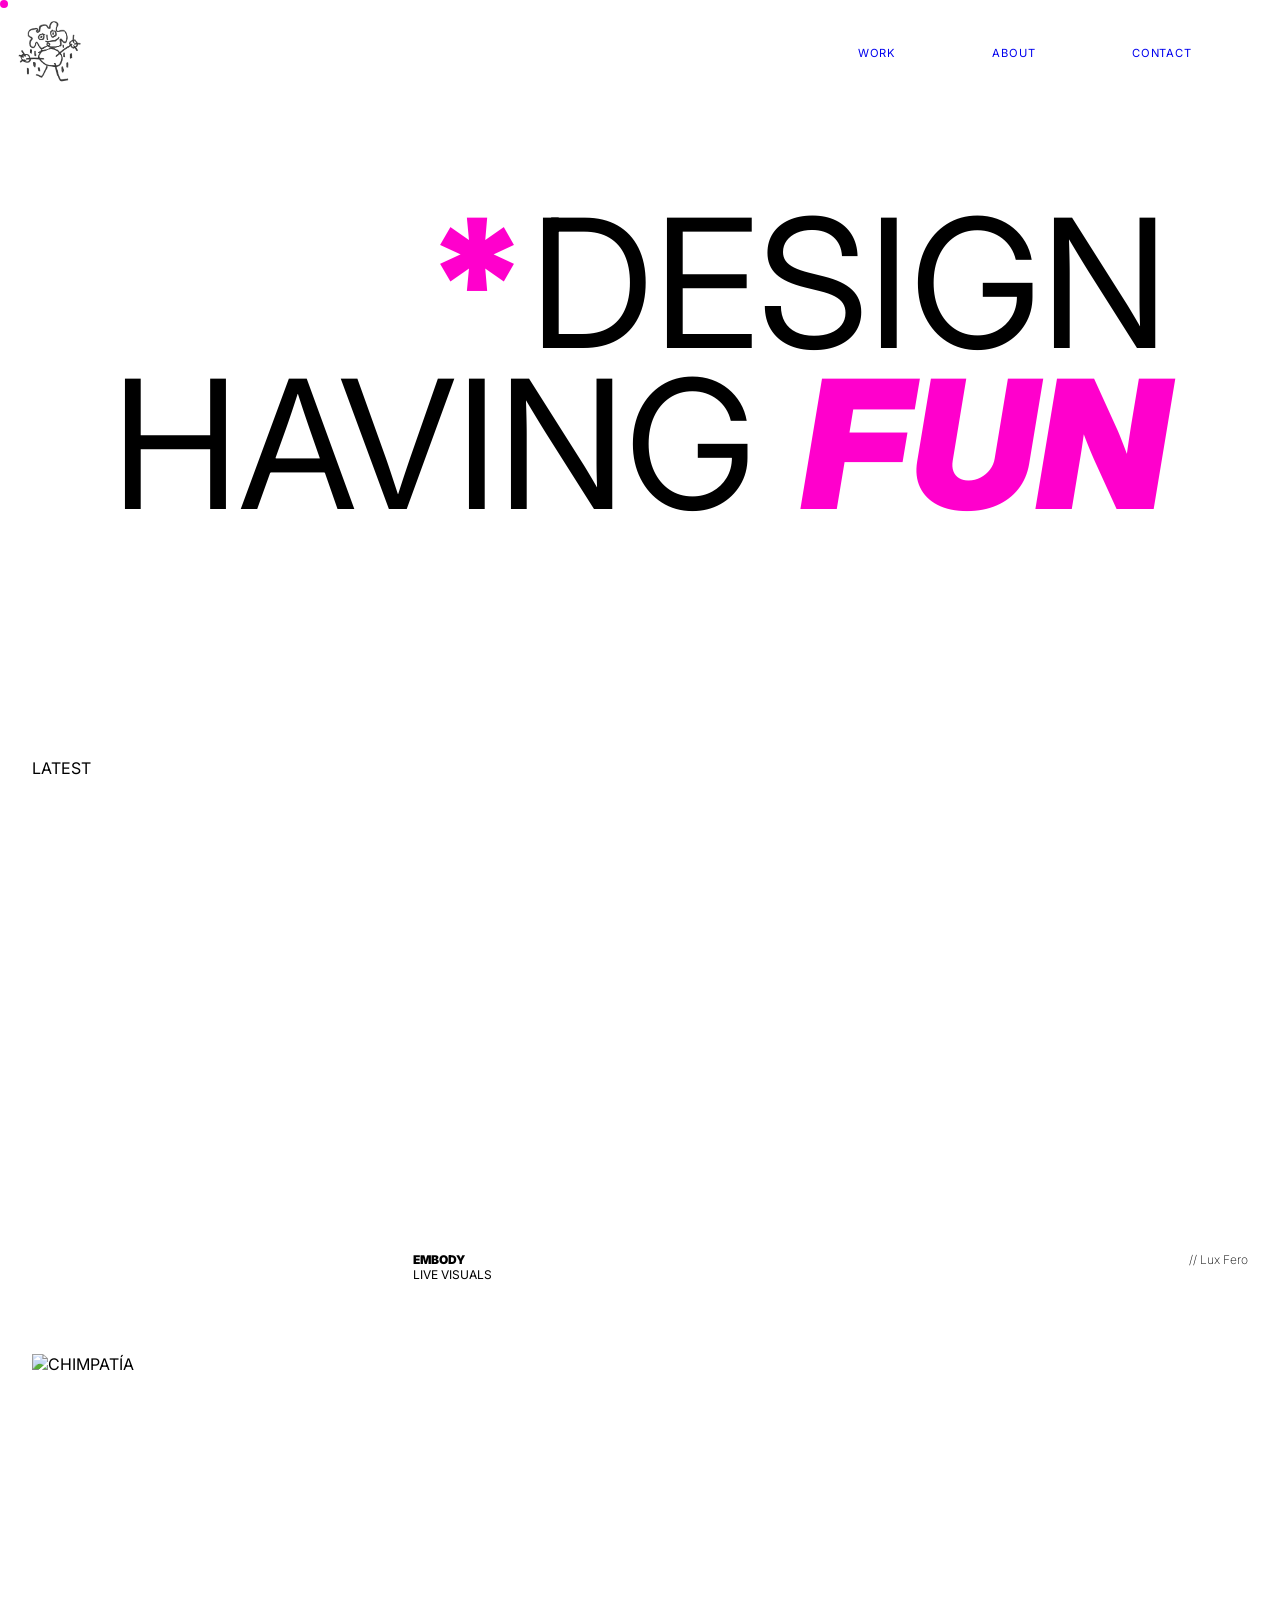
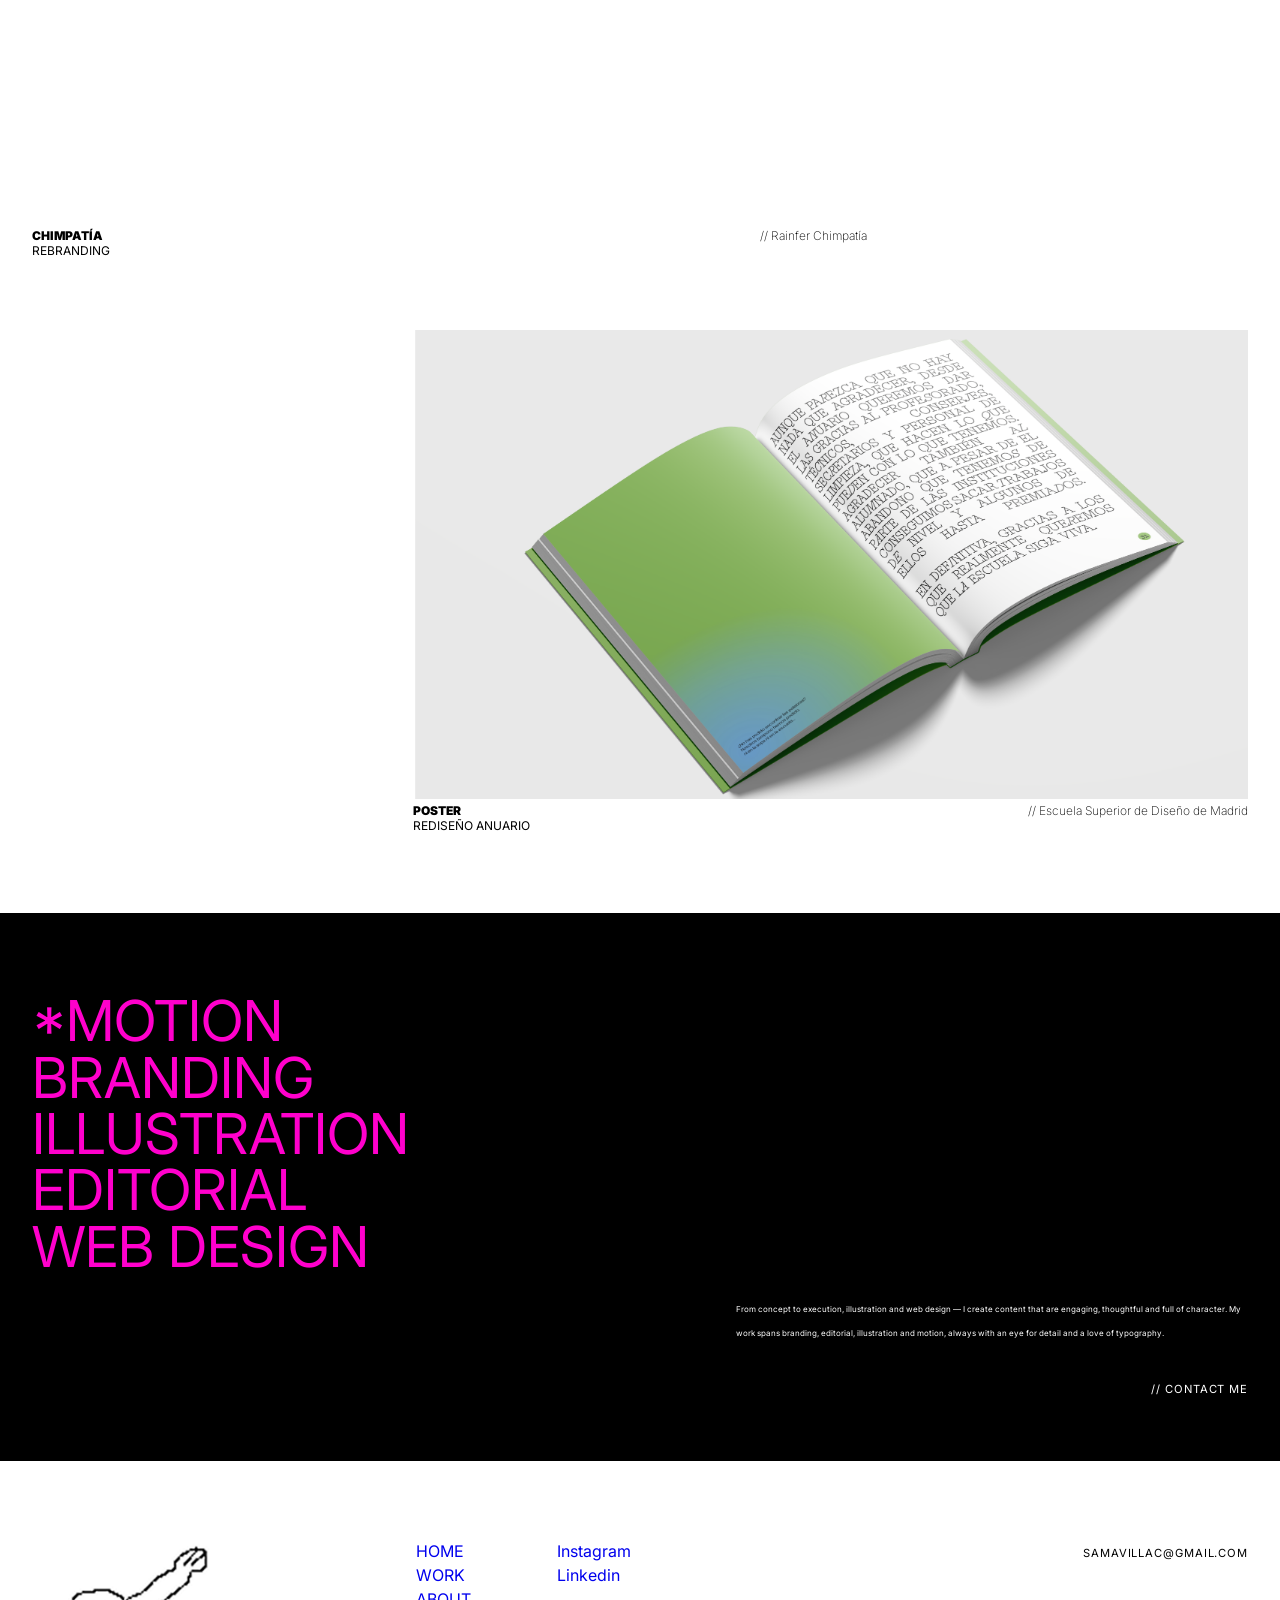
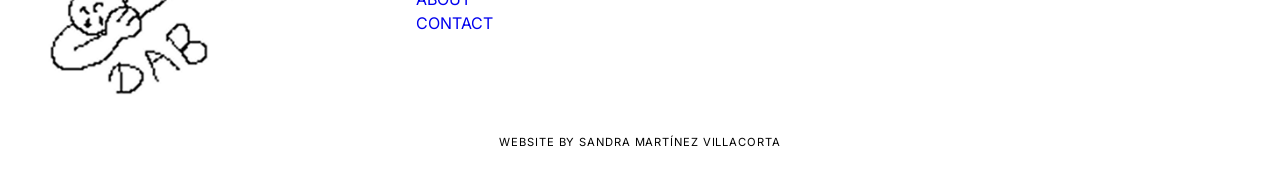
==== index.html @ 3ac1bd88 "Add new styles for modal, navigation, typography, and work sections; create contact, index, and work" ====
<!doctype html>
<html lang="es">
  <head>
    <meta charset="UTF-8" />
    <meta name="viewport" content="width=device-width, initial-scale=1.0" />
    <title>Sandra Martínez Villacorta | Kirbyetaer</title>
    <link rel="stylesheet" href="assets/css/main.css" />
    <link rel="preconnect" href="https://fonts.googleapis.com" />
    <link rel="preconnect" href="https://fonts.gstatic.com" crossorigin />
    <link
      href="https://fonts.googleapis.com/css2?family=Inter:ital,wght@0,100..900;1,100..900&display=swap"
      rel="stylesheet"
    />
  </head>

  <body>
    <div class="cursorPunto"></div>
    <div class="cursorLinea"></div>
    <header>
      <nav class="navegacionPrincipal">
        <a href="index.html"
          ><img
            class="imagenLogo"
            src="./assets/images/imagen logo.png"
            alt="Logo // Home"
        /></a>

        <ul class="paginas">
          <a class="pagAnex" href="work.html"><small>WORK</small></a>
          <a class="pagAnex" href="about.html"><small>ABOUT</small></a>
          <a class="pagAnex" href="contact.html"><small>CONTACT</small></a>
        </ul>

        <button type="button" class="menuHamburguesa" aria-label="Menú">
          <span></span><span></span><span></span>
        </button>
      </nav>
      <div class="landingHome">
        <div class="placeholderRectangulo videoGrandeEntrada">
          <video
            class="placeholderRectangulo videoGrandeEntrada"
            src="./assets/images/EMBODY/cara.mp4"
            autoplay
            muted
            loop
            playsinline
          ></video>
        </div>
        <div class="textosHero">
          <h1><span class="colorRosa">*</span>DESIGN</h1>
          <h1>HAVING <em class="colorRosa">FUN</em></h1>
        </div>
      </div>
    </header>

    <main>
      <section class="seccionUltimos">
        <span class="etiquetaSeccion">LATEST</span>

        <div class="estructuraProyectos" id="gridProyectos"></div>
      </section>
      <section class="seccionServicios">
        <div class="columnaServicios">
          <ul class="listaServiciosHome">
            <li><span class="destacado">*MOTION</span></li>
            <li><span class="destacado">BRANDING</span></li>
            <li><span class="destacado">ILLUSTRATION</span></li>
            <li><span class="destacado">EDITORIAL</span></li>
            <li><span class="destacado">WEB DESIGN</span></li>
          </ul>
        </div>

        <div class="columnaBio">
          <p class="bioServiciosHome">
            From concept to execution, illustration and web design — I create
            content that are engaging, thoughtful and full of character. My work
            spans branding, editorial, illustration and motion, always with an
            eye for detail and a love of typography.
          </p>
          <small></small>
          <a href="contact.html" class="enlaceContacto"
            ><small>// CONTACT ME</small></a
          >
        </div>
      </section>
    </main>

    <footer class="footerGeneral">
      <div class="bloqueFooter">
        <div class="logoFooter">
          <img src="./assets/images/dab 1.png" alt="DAB" />
        </div>

        <nav class="navegacionFooter">
          <a href="index.html">HOME</a>
          <a href="work.html">WORK</a>
          <a href="about.html">ABOUT</a>
          <a href="contact.html">CONTACT</a>
        </nav>

        <div class="redesSociales">
          <a
            href="https://www.instagram.com/kirbyeater23/"
            target="_blank"
            rel="noopener noreferrer"
            >Instagram</a
          >
          <a
            href="https://www.linkedin.com/in/sandra-martínez-villacorta-61a30a294/"
            target="_blank"
            rel="noopener noreferrer"
            >Linkedin</a
          >
        </div>

        <div class="emailFooter">
          <small>samavillac@gmail.com</small>
        </div>
      </div>

      <small class="creditosFooter"
        >WEBSITE BY SANDRA MARTÍNEZ VILLACORTA</small
      >
    </footer>

    <div id="rootHome"></div>
    <script src="https://cdn.jsdelivr.net/npm/gsap@3.15/dist/gsap.min.js"></script>
    <script src="https://cdn.jsdelivr.net/npm/gsap@3.15/dist/Draggable.min.js"></script>
    <script src="https://cdn.jsdelivr.net/npm/gsap@3.15/dist/MotionPathPlugin.min.js"></script>
    <script src="https://cdn.jsdelivr.net/npm/gsap@3.15/dist/ScrollTrigger.min.js"></script>
    <script src="https://cdn.jsdelivr.net/npm/gsap@3.15/dist/ScrollToPlugin.min.js"></script>
    <script src="https://cdn.jsdelivr.net/npm/lemonadejs@5/dist/lemonade.min.js"></script>
    <script src="app/js/main.js"></script>
    <script src="app/js/animations.js"></script>
    <script src="app/js/nav.js"></script>
  </body>
</html>
---- assets/css/main.css ----
body{font-family:"Inter",sans-serif;margin:0;padding:0}h1{font-family:"Inter",sans-serif;font-size:clamp(7rem,14vw,13.81581rem);font-style:normal;font-weight:400;line-height:.9;margin:0;padding:0}h2{font-family:"Inter",sans-serif;font-size:3.5rem;font-style:normal;font-weight:400;line-height:3.169rem;margin:0;padding:0}h3{font-family:"Inter",sans-serif;font-size:.75rem;font-style:normal;font-weight:900;line-height:normal;margin:0;padding:0}h4{font-family:"Inter",sans-serif;font-size:.75rem;font-style:normal;font-weight:400;line-height:normal;margin:0;padding:0}h5{font-family:"Inter",sans-serif;font-size:.75rem;font-style:normal;font-weight:200;line-height:normal;margin:0;padding:0}p{font-family:"Inter",sans-serif;font-size:.5rem;font-style:normal;font-weight:400;line-height:1.5rem;margin:0;padding:0}small{font-family:"Inter",sans-serif;font-size:.7rem;line-height:1rem;text-transform:uppercase;letter-spacing:.08em;margin:0;padding:0}@media(max-width: 800px){h1{font-size:7rem;line-height:1}h2{font-size:2rem;line-height:1.125}h3{font-size:.5rem;line-height:normal}h4{font-size:.5rem;line-height:normal}h5{font-size:.5rem;line-height:normal}p{font-size:.35rem;line-height:1.375rem}small{font-size:.35rem;line-height:normal}}@media(max-width: 350px){h1{font-size:4.75rem;line-height:1}h2{font-size:2rem;line-height:1.125}h3{font-size:.5rem;line-height:normal}h4{font-size:.5rem;line-height:normal}h5{font-size:.5rem;line-height:normal}p{font-size:.5rem;line-height:1.375rem}small{font-size:.4rem;line-height:normal}}@media(max-width: 413px){h1{font-size:18.5vw;line-height:1}h2{font-size:7.5vw;line-height:1.1}h3{font-size:3.2vw}h4{font-size:2.7vw}h5{font-size:2.4vw}p{font-size:3.4vw;line-height:1.6}small{font-size:2.4vw}}.navegacionPrincipal{display:flex;align-items:center;justify-content:space-between;padding:1rem 1rem;position:absolute;top:0;left:0;right:0;z-index:10;margin-top:0}.navegacionPrincipal .paginas{display:flex;justify-content:space-between;padding-right:4.5rem}.navegacionPrincipal .paginas .pagAnex{padding-left:6rem}.navegacionFooter{display:flex;align-items:center;gap:1rem}@media(max-width: 800px){.navegacionPrincipal{position:fixed;background:#fff;height:60px;padding:8px 20px}.navegacionPrincipal .paginas{display:none}}@media(max-width: 350px){.navegacionFooter{flex-direction:column;align-items:flex-start;gap:6px;font-size:15px}}header{position:relative}header .landingHome{position:relative;width:100vw;height:56.72vw;display:flex;justify-content:center;align-items:center}header .landingHome .placeholderRectangulo{position:absolute;inset:0}header .landingHome .textosHero{position:relative;z-index:1;display:flex;flex-direction:column;align-items:flex-end}header .landingHome .textosHero em{font-style:italic}.colorRosa{color:#f0c;font-weight:900}.videoGrandeEntrada{display:block;width:100vw;height:56.72vw}.imagenProyecto{width:65.25vw;aspect-ratio:16/9;height:auto;overflow:hidden}.imagenProyecto img,.imagenProyecto video{width:100%;height:100%;-o-object-fit:cover;object-fit:cover;display:block}.infoProyecto{width:65.25vw;display:flex;justify-content:space-between;align-items:flex-start;padding-top:.25rem;padding-bottom:3rem}.infoProyecto .nombreDescripcion{display:flex;flex-direction:column}.infoProyecto .infoCardNombre{margin:0}.infoProyecto .infoCardDescripcion{margin:0}.infoProyecto .infoCardCliente{margin:0}.seccionUltimos{padding:2rem}.seccionServicios{display:flex;justify-content:space-between;align-items:flex-start;padding:2 2rem;padding-bottom:2rem;background-color:#000}.seccionServicios .columnaServicios{margin:2rem;margin-top:5rem;margin-bottom:5rem}.seccionServicios .columnaServicios .listaServiciosHome{list-style:none;padding:0;margin:0}.seccionServicios .columnaServicios .listaServiciosHome li{font-size:3.52113rem;font-weight:400;line-height:1}.seccionServicios .columnaServicios .listaServiciosHome .destacado{color:#f0c}.seccionServicios .columnaBio{display:flex;flex-direction:column;max-width:40%;margin:2rem;padding-top:22rem;color:#fff}.seccionServicios .columnaBio .enlaceContacto{padding-top:2rem;align-self:flex-end;color:#fff}.estructuraProyectos{display:flex;flex-direction:column;gap:1.5rem}.estructuraProyectos .cardProyecto{position:relative;display:flex;flex-direction:column}.estructuraProyectos .alineadoDerecha{align-self:flex-end}.estructuraProyectos .alineadoIzquierda{align-self:flex-start}.enlaceTitulo{position:relative;z-index:1}.enlaceTitulo::after{content:"";position:absolute;inset:0;z-index:1}@media(max-width: 800px){header .landingHome{height:56.72vw;margin-top:60px}.imagenProyecto{width:100%}.infoProyecto{width:100%}.estructuraProyectos .alineadoDerecha,.estructuraProyectos .alineadoIzquierda{align-self:auto}.seccionServicios{flex-direction:column;padding:52px 2rem}.seccionServicios .columnaServicios{margin:0 0 2rem 0}.seccionServicios .columnaBio{max-width:100%;margin:0;padding-top:2rem;border-top:1px solid #2e2e2e}}@media(max-width: 350px){header .landingHome{height:460px;margin-top:60px}.imagenProyecto{width:100%}.infoProyecto{width:100%}.estructuraProyectos .alineadoDerecha,.estructuraProyectos .alineadoIzquierda{align-self:auto}.seccionUltimos{padding:28px 20px 40px}.seccionServicios{flex-direction:column;padding:52px 20px}.seccionServicios .columnaServicios{margin:0}.seccionServicios .columnaServicios .listaServiciosHome li{font-size:2rem;line-height:1.125}.seccionServicios .columnaBio{max-width:100%;margin:0;padding-top:2rem;border-top:1px solid #2e2e2e}.seccionServicios .columnaBio .enlaceContacto{align-self:flex-start}}@media(max-width: 413px){header .landingHome{height:105vw}.seccionUltimos{padding:6.8vw 4.8vw 9.7vw}.seccionServicios{padding:12.6vw 4.8vw}.seccionServicios .columnaServicios .listaServiciosHome li{font-size:7.7vw}.infoProyecto{flex-wrap:wrap;gap:.25rem}.infoProyecto .infoCardCliente{width:100%}}.seccionWork{padding:2rem;padding-top:var(--alto-nav)}.filtrosWork{display:flex;align-items:center;gap:1rem;padding:2rem 0}.filtroBtn{background:none;border:none;cursor:pointer;font-family:"Inter",sans-serif;font-size:.7rem;letter-spacing:.08em;text-transform:uppercase;padding:0;color:#c8c8c8;font-weight:400}.filtroBtn.filtroActivo{color:#f0c}.filtroBtn:hover{color:#d0d700}.separadorFiltro{color:#c8c8c8;font-size:1rem}.gridWork{display:grid;grid-template-columns:repeat(12, 1fr);gap:1.5rem}.cardWork{display:flex;flex-direction:column}.cardWork--pequeña{grid-column:span 4}.cardWork--mediana{grid-column:span 8}.cardWork--grande{grid-column:span 12}.cardWork .infoProyecto{width:100%}.cardWork .imagenWork{width:100%;height:30.56vw;overflow:hidden}.cardWork .imagenWork img,.cardWork .imagenWork video{width:100%;height:100%;-o-object-fit:cover;object-fit:cover;display:block}@media(max-width: 800px){.seccionWork{padding:0 1.5rem 40px;padding-top:var(--alto-nav)}.filtrosWork{overflow-x:auto;flex-wrap:nowrap;-webkit-overflow-scrolling:touch;scrollbar-width:none;padding-bottom:.5rem}.filtrosWork::-webkit-scrollbar{display:none}.gridWork{grid-template-columns:repeat(6, 1fr)}.cardWork--pequeña{grid-column:span 3}.cardWork--mediana{grid-column:span 6}.cardWork--grande{grid-column:span 6}}@media(max-width: 350px){.seccionWork{padding:0 20px 40px;padding-top:var(--alto-nav)}.filtrosWork{flex-wrap:wrap;gap:.5rem;padding:16px 0}.gridWork{display:flex;flex-direction:column;gap:0}.cardWork{border-top:1px solid #e0e0e0;padding:14px 0}.cardWork .imagenWork{height:auto;aspect-ratio:16/9}}.seccionContact{padding:2rem;padding-top:var(--alto-nav)}.seccionContact .tituloContact{font-family:"Inter",sans-serif;font-size:clamp(3rem,10vw,8rem);font-weight:900;font-style:italic;color:#f0c;margin:0 0 3rem 0;line-height:1}.seccionContact .contenidoContact{display:grid;grid-template-columns:1fr 1fr;gap:4rem;align-items:start}.seccionContact .contenidoContact .textoContact{padding-top:6rem}.seccionContact .contenidoContact .textoContact img{width:clamp(8rem,20vw,14.18706rem);height:auto;aspect-ratio:14.18706/10.5625}.seccionContact .contenidoContact .formularioContact{display:flex;flex-direction:column;gap:2rem}.seccionContact .contenidoContact .formularioContact .etiquetaFormulario{font-family:"Inter",sans-serif;font-size:.7rem;letter-spacing:.08em;text-transform:uppercase;color:#c8c8c8;display:block;margin-bottom:0}.seccionContact .contenidoContact .formularioContact .filaFormulario{display:grid;grid-template-columns:1fr 1fr;gap:2rem}.seccionContact .contenidoContact .formularioContact .campoFormulario{display:flex;flex-direction:column;gap:.5rem}.seccionContact .contenidoContact .formularioContact .campoFormulario label{font-family:"Inter",sans-serif;font-size:.85rem;color:#000}.seccionContact .contenidoContact .formularioContact .campoFormulario input,.seccionContact .contenidoContact .formularioContact .campoFormulario textarea{border:none;border-bottom:1px solid #000;outline:none;font-family:"Inter",sans-serif;font-size:.9rem;padding:.4rem 0;background:rgba(0,0,0,0);resize:none}.seccionContact .contenidoContact .formularioContact .campoFormulario textarea{border:1px solid #000;padding:.75rem;min-height:120px}.seccionContact .contenidoContact .formularioContact .campoServicio{max-width:50%}.seccionContact .contenidoContact .formularioContact .campoServicio .selectWrapper{position:relative;display:flex;align-items:center}.seccionContact .contenidoContact .formularioContact .campoServicio .selectWrapper select{-webkit-appearance:none;-moz-appearance:none;appearance:none;border:none;border-bottom:1px solid #000;background:rgba(0,0,0,0);font-family:"Inter",sans-serif;font-size:.9rem;padding:.4rem 2rem .4rem 0;width:100%;cursor:pointer;outline:none}.seccionContact .contenidoContact .formularioContact .campoServicio .selectWrapper .selectArrow{position:absolute;right:.5rem;pointer-events:none;font-size:1.2rem;color:#000}.seccionContact .contenidoContact .formularioContact .botonEnviar{align-self:flex-end;background-color:#f0c;color:#fff;border:none;border-radius:50px;padding:1rem 2.5rem;font-family:"Inter",sans-serif;font-size:.85rem;font-weight:700;letter-spacing:.05em;cursor:pointer;transition:opacity .2s}.seccionContact .contenidoContact .formularioContact .botonEnviar:hover{opacity:.85}@media(max-width: 800px){.seccionContact{padding:32px 20px 48px;padding-top:calc(var(--alto-nav) + 32px)}.seccionContact .contenidoContact{grid-template-columns:1fr;gap:2rem}.seccionContact .contenidoContact .textoContact{padding-top:0}.seccionContact .formularioContact{gap:1.25rem}.seccionContact .formularioContact .etiquetaFormulario{margin-bottom:0}.seccionContact .formularioContact .campoFormulario{gap:.375rem}.seccionContact .formularioContact .campoFormulario label{font-size:.75rem;color:#c8c8c8}.seccionContact .formularioContact .campoFormulario input{box-sizing:border-box;width:100%;border:1px solid #ccc;height:40px;padding:0 .75rem}.seccionContact .formularioContact .campoFormulario textarea{box-sizing:border-box;width:100%;border:1px solid #ccc;height:120px}.seccionContact .formularioContact .campoServicio{max-width:100%}.seccionContact .formularioContact .campoServicio .selectWrapper{box-sizing:border-box;border:1px solid #ccc;height:40px;padding:0 .75rem}.seccionContact .formularioContact .campoServicio .selectWrapper select{border:none;height:100%;padding:0}.seccionContact .formularioContact .botonEnviar{box-sizing:border-box;align-self:stretch;width:100%;text-align:center;padding:1rem;font-size:.875rem;font-weight:900;letter-spacing:.05em}}@media(max-width: 350px){.seccionContact{padding:32px 20px 48px;padding-top:calc(var(--alto-nav) + 32px)}.seccionContact .contenidoContact{grid-template-columns:1fr;gap:2rem}.seccionContact .contenidoContact .textoContact{padding-top:0}.seccionContact .formularioContact{gap:1.25rem}.seccionContact .formularioContact .etiquetaFormulario{margin-bottom:0}.seccionContact .formularioContact .campoFormulario{gap:.375rem}.seccionContact .formularioContact .campoFormulario label{font-size:.75rem;color:#c8c8c8}.seccionContact .formularioContact .campoFormulario input{border:1px solid #ccc;border-bottom:1px solid #ccc;height:40px;padding:0 .75rem}.seccionContact .formularioContact .campoFormulario textarea{border:1px solid #ccc;height:120px}.seccionContact .formularioContact .campoServicio{max-width:100%}.seccionContact .formularioContact .campoServicio .selectWrapper select{border:none;border-bottom:none;height:40px;padding:0 .75rem}.seccionContact .formularioContact .campoServicio .selectWrapper{border:1px solid #ccc;height:40px;padding:0 .75rem}.seccionContact .formularioContact .botonEnviar{align-self:stretch;width:100%;text-align:center;padding:1rem;font-size:.875rem;font-weight:900;letter-spacing:.05em}}.seccionAbout{padding:0 2rem 0;padding-top:var(--alto-nav)}.seccionAbout .heroAbout{padding-top:0}.seccionAbout .heroAbout .heroAboutFila{display:flex;align-items:center;gap:2rem;justify-content:flex-end;padding-right:19rem}.seccionAbout .heroAbout .heroAboutFila .smileyAbout{width:clamp(100px,15vw,220px);height:auto;padding-right:9rem;fill:#f0c}.seccionAbout .heroAbout .heroAboutFila .tituloAboutNegro{font-family:"Inter",sans-serif;font-size:clamp(4rem,12vw,10rem);font-weight:400;font-style:normal;color:#000;margin:0;line-height:1}.seccionAbout .heroAbout .tituloAboutRosa{font-family:"Inter",sans-serif;font-size:clamp(4rem,12vw,10rem);font-weight:900;font-style:italic;color:#f0c;margin:0;line-height:1;display:flex;justify-content:flex-end}.seccionAbout .bioAbout{display:grid;grid-template-columns:1fr 1fr 1fr;gap:3rem;padding:4rem 0;align-items:flex-start}.seccionAbout .bioAbout .bioColumna .bioEtiqueta{font-family:"Inter",sans-serif;font-size:.7rem;letter-spacing:.08em;text-transform:uppercase;color:#c8c8c8;display:block;margin-bottom:.75rem}.seccionAbout .bioAbout .bioColumna .bioSaludo{font-weight:600;margin:0 0 1rem 0;line-height:1.4}.seccionAbout .bioAbout .bioColumna p{margin:0 0 1rem 0;color:#000;line-height:1.4}.seccionAbout .bioAbout .fotoColumna{display:flex;flex-direction:column;align-items:flex-start;gap:.5rem}.seccionAbout .bioAbout .fotoColumna .etiquetaYo{font-style:italic;color:#f0c;margin:0;font-size:2rem;font-weight:900;font-family:"Inter",sans-serif}.seccionAbout .bioAbout .fotoColumna .fotoYo{width:100%;display:block;-o-object-fit:cover;object-fit:cover;aspect-ratio:82/81}@media(max-width: 800px){.seccionAbout{padding:0 2rem;padding-top:var(--alto-nav)}.seccionAbout .heroAbout .heroAboutFila{padding-right:4rem}.seccionAbout .heroAbout .heroAboutFila .smileyAbout{width:clamp(60px,10vw,120px);padding-right:2rem}.seccionAbout .bioAbout{grid-template-columns:1fr 1fr;gap:2rem}}@media(max-width: 350px){.seccionAbout{padding:0 20px;padding-top:var(--alto-nav)}.seccionAbout .heroAbout{padding:24px 0 8px}.seccionAbout .heroAbout .heroAboutFila{flex-direction:column;align-items:flex-start;justify-content:flex-start;padding-right:0;gap:1rem}.seccionAbout .heroAbout .heroAboutFila .smileyAbout{width:72px;padding-right:0}.seccionAbout .heroAbout .heroAboutFila .tituloAboutNegro{font-size:clamp(4rem,20vw,80px)}.seccionAbout .heroAbout .tituloAboutRosa{justify-content:flex-start;font-size:clamp(4rem,20vw,80px)}.seccionAbout .bioAbout{grid-template-columns:1fr;gap:2rem;padding:16px 0 32px}}.modalOverlay{display:none;position:fixed;inset:0;z-index:100;background:#fff;overflow-y:scroll}.modalOverlay.modalVisible{display:flex}.modalCerrar{position:fixed;top:2rem;right:2rem;z-index:101;background:none;border:none;font-size:1.5rem;cursor:pointer;font-family:"Inter",sans-serif;color:#000}.modalPlaceholder{background:#d9d9d9}.modalHero .modalHeroMedia{width:100%;height:75vh;overflow:hidden}.modalHero .modalHeroMedia img,.modalHero .modalHeroMedia video{width:100%;height:100%;-o-object-fit:cover;object-fit:cover;display:block}.modalHero .modalHeroInfo{padding-top:1rem;padding-left:2rem;padding-right:2rem;overflow:hidden}.modalHero .modalTags{font-family:"Inter",sans-serif;font-size:.65rem;letter-spacing:.1em;text-transform:uppercase;color:#c8c8c8;display:block;margin-bottom:.5rem}.modalHero .modalTitulo{font-family:"Inter",sans-serif;font-size:clamp(3rem,7vw,7rem);font-weight:900;font-style:italic;color:#f0c;margin:0;line-height:1;word-break:break-word;overflow-wrap:break-word;max-width:100%}.modalMeta{display:grid;grid-template-columns:repeat(4, 1fr);gap:2rem;padding:2rem;margin-top:2rem;border-top:1px solid #000;border-bottom:1px solid #000}.modalMeta .modalMetaLabel{font-family:"Inter",sans-serif;font-size:.6rem;letter-spacing:.1em;text-transform:uppercase;color:#c8c8c8;display:block;margin-bottom:.4rem}.modalMeta span{font-family:"Inter",sans-serif;font-size:.85rem;color:#000}.modalSeccion{padding:4rem 2rem 2rem}.modalSeccion .modalLabel{font-family:"Inter",sans-serif;font-size:.6rem;letter-spacing:.1em;text-transform:uppercase;color:#c8c8c8;display:block;margin-bottom:1.5rem}.modalImagenFull{width:100%;height:55vh;overflow:hidden}.modalImagenFull img,.modalImagenFull video{width:100%;height:100%;-o-object-fit:cover;object-fit:cover;display:block}.modalConceptoGrid{display:grid;grid-template-columns:1fr 1fr;gap:4rem;align-items:center}.modalConceptoGrid .modalConceptoImagen{aspect-ratio:4/3;overflow:hidden}.modalConceptoGrid .modalConceptoImagen img,.modalConceptoGrid .modalConceptoImagen video{width:100%;height:100%;-o-object-fit:cover;object-fit:cover;display:block}.modalConceptoGrid .modalConceptoTexto h2{font-family:"Inter",sans-serif;font-size:1.4rem;font-weight:700;margin:0 0 1.5rem;line-height:1.2}.modalConceptoGrid .modalConceptoTexto p{font-family:"Inter",sans-serif;font-size:.9rem;line-height:1.7;color:#c8c8c8;margin:0}.modalConceptoGrid .modalConceptoTexto .modalAsterisco{color:#f0c;font-size:1.5rem;display:block;margin-top:1.5rem}.modalCita{display:grid;grid-template-columns:1fr 1fr;gap:4rem;align-items:center;padding:5rem 2rem}.modalCita .modalCitaTexto{font-family:"Inter",sans-serif;font-size:clamp(1.8rem,4vw,3rem);font-weight:900;line-height:1.1;margin:0}.modalCita .modalCitaApoyo{font-family:"Inter",sans-serif;font-size:.85rem;line-height:1.7;color:#c8c8c8;margin:0}.modalProceso{display:grid;grid-template-columns:1fr 1fr;gap:4rem;align-items:center;padding:2rem}.modalProceso .modalProcesoTexto h3{font-family:"Inter",sans-serif;font-size:1.3rem;font-weight:700;margin:0 0 1rem;line-height:1.2}.modalProceso .modalProcesoTexto p{font-family:"Inter",sans-serif;font-size:.85rem;line-height:1.7;color:#c8c8c8;margin:0}.modalProceso .modalProcesoImagen{aspect-ratio:4/3;overflow:hidden}.modalProceso .modalProcesoImagen img,.modalProceso .modalProcesoImagen video{width:100%;height:100%;-o-object-fit:cover;object-fit:cover;display:block}.modalGaleriaGrid{display:grid;grid-template-columns:repeat(3, 1fr);gap:1rem}.modalGaleriaGrid .modalGaleriaItem{aspect-ratio:4/3;overflow:hidden}.modalGaleriaGrid .modalGaleriaItem img,.modalGaleriaGrid .modalGaleriaItem video{width:100%;height:100%;-o-object-fit:cover;object-fit:cover;display:block}@media(max-width: 800px){.modalHeroMedia{height:auto}.modalHeroMedia img,.modalHeroMedia video{height:auto;-o-object-fit:unset;object-fit:unset}.modalImagenFull{height:auto}.modalImagenFull img,.modalImagenFull video{height:auto;-o-object-fit:unset;object-fit:unset}.modalConceptoImagen,.modalProcesoImagen,.modalGaleriaItem{aspect-ratio:unset;height:auto}.modalConceptoImagen img,.modalConceptoImagen video,.modalProcesoImagen img,.modalProcesoImagen video,.modalGaleriaItem img,.modalGaleriaItem video{height:auto;-o-object-fit:unset;object-fit:unset}.modalMeta{grid-template-columns:1fr 1fr}.modalMeta .modalMetaItem:nth-child(n+3){grid-column:span 2}.modalConceptoGrid{grid-template-columns:1fr;gap:2rem}.modalCita{grid-template-columns:1fr;gap:2rem}.modalProceso{grid-template-columns:1fr;gap:2rem}.modalGaleriaGrid{grid-template-columns:1fr 1fr}}@media(max-width: 350px){.modalCerrar{top:1rem;right:1rem}.modalHero .modalHeroMedia{height:auto}.modalHero .modalHeroMedia img,.modalHero .modalHeroMedia video{height:auto;-o-object-fit:unset;object-fit:unset}.modalHero .modalHeroInfo{padding-left:20px;padding-right:20px}.modalHero .modalTitulo{font-size:clamp(2rem,12vw,3.5rem)}.modalMeta{grid-template-columns:1fr 1fr}.modalMeta .modalMetaItem:nth-child(n+3){grid-column:span 2}.modalSeccion{padding:20px 20px 16px}.modalConceptoGrid{grid-template-columns:1fr;gap:1.5rem}.modalCita{grid-template-columns:1fr;gap:1.5rem;padding:2rem 20px}.modalProceso{grid-template-columns:1fr;gap:1.5rem;padding:20px}.modalGaleriaGrid{grid-template-columns:1fr 1fr;gap:8px}.modalSiguiente{padding:24px 20px 48px}.modalSiguiente .modalSiguienteTitulo{font-size:clamp(2rem,11vw,44px)}}.modalSiguiente{padding:4rem 2rem 6rem;border-top:1px solid #000}.modalSiguiente .modalMetaLabel{font-family:"Inter",sans-serif;font-size:.6rem;letter-spacing:.1em;text-transform:uppercase;color:#c8c8c8;display:block;margin-bottom:.5rem}.modalSiguiente .modalSiguienteTitulo{font-family:"Inter",sans-serif;font-size:clamp(2.5rem,6vw,5rem);font-weight:900;margin:0;line-height:1;cursor:pointer}.modalGaleriaItem img{cursor:zoom-in}.galeriaLightbox{display:none;position:fixed;inset:0;z-index:300;background:rgba(0,0,0,.92);align-items:center;justify-content:center;cursor:zoom-out}.galeriaLightbox.galeriaLightboxVisible{display:flex}.galeriaLightbox .galeriaLightboxImg{max-width:90vw;max-height:90vh;-o-object-fit:contain;object-fit:contain;display:block}body{cursor:none}:root{--alto-nav: 6.5rem}@media(max-width: 800px){:root{--alto-nav: 60px}}@media(max-width: 350px){:root{--alto-nav: 60px}}*,*::before,*::after{box-sizing:border-box}html,body{margin:0;padding:0;overflow-x:hidden}a{text-decoration:none}.imagenLogo{max-height:67px;max-width:67px}@media(max-width: 800px){.imagenLogo{max-height:47px;max-width:47px}}.menuHamburguesa{display:none;flex-direction:column;justify-content:space-between;width:26px;height:18px;background:none;border:none;cursor:pointer;padding:0}.menuHamburguesa span{display:block;width:100%;height:2px;background:#000}@media(max-width: 800px){.menuHamburguesa{display:flex}}.menuMovilOverlay{display:none;position:fixed;inset:0;z-index:200;background:#fff;flex-direction:column;overflow-y:auto}.menuMovilOverlay.menuMovilVisible{display:flex}.menuMovilOverlay .menuMovilCabecera{display:flex;align-items:center;justify-content:space-between;padding:8px 20px;height:60px;flex-shrink:0}.menuMovilOverlay .menuMovilCerrar{background:none;border:none;font-family:"Inter",sans-serif;font-size:28px;font-weight:900;color:#000;cursor:pointer;padding:0;line-height:1}.menuMovilOverlay .menuMovilSeparador{border:none;border-top:1px solid #d9d9d9;margin:0;flex-shrink:0}.menuMovilOverlay .menuMovilCuerpo{padding:28px 20px 0;position:relative;flex:1;display:flex;flex-direction:column}.menuMovilOverlay .menuMovilEtiqueta{font-family:"Inter",sans-serif;font-size:10px;letter-spacing:.1em;text-transform:uppercase;color:#999;margin:0 0 16px}.menuMovilOverlay .menuMovilNav{display:flex;flex-direction:column}.menuMovilOverlay .menuMovilEnlace{font-family:"Inter",sans-serif;font-size:58.304px;font-weight:900;color:#000;line-height:1.055;text-decoration:none}.menuMovilOverlay .menuMovilEnlace.menuMovilActivo{color:#f0c}.menuMovilOverlay .menuMovilEnlaceContact{font-style:italic}.menuMovilOverlay .menuMovilAsterisco{font-family:"Inter",sans-serif;font-size:120px;font-weight:900;color:#f0c;line-height:1;margin:0;align-self:flex-end;margin-top:auto;padding-bottom:1rem}.menuMovilOverlay .menuMovilServicios{margin-top:2rem}.menuMovilOverlay .menuMovilServicios p{font-family:"Inter",sans-serif;font-size:13px;color:#999;line-height:18px;margin:0}.menuMovilOverlay .menuMovilPie{padding:0 20px 20px;flex-shrink:0}.menuMovilOverlay .menuMovilPieContenido{display:flex;justify-content:space-between;align-items:center;padding:12px 0}.menuMovilOverlay .menuMovilRedes{display:flex;flex-direction:column;gap:4px}.menuMovilOverlay .menuMovilRedes a{font-family:"Inter",sans-serif;font-size:12px;color:#000;text-decoration:none}.menuMovilOverlay .menuMovilEmailPie{font-family:"Inter",sans-serif;font-size:11px;color:#999;margin:0;text-align:right}.menuMovilOverlay .menuMovilCreditos{font-family:"Inter",sans-serif;font-size:9px;color:#bfbfbf;margin:8px 0 0;text-transform:uppercase;letter-spacing:.05em}.footerGeneral{padding:2rem;padding-top:5rem}.footerGeneral .bloqueFooter{display:flex;align-items:flex-start;gap:4rem}.footerGeneral .bloqueFooter .logoFooter{padding-right:clamp(2rem,10vw,20rem)}.footerGeneral .bloqueFooter .logoFooter img{width:clamp(5rem,15vw,20rem);height:auto}.footerGeneral .bloqueFooter .navegacionFooter{display:flex;flex-direction:column;gap:.25rem;align-items:start}.footerGeneral .bloqueFooter .redesSociales{display:flex;flex-direction:column;gap:.25rem;align-items:start}.footerGeneral .bloqueFooter .emailFooter{margin-left:auto}.footerGeneral .creditosFooter{display:flex;margin-top:2rem;justify-content:center;align-items:center;align-self:center}@media(max-width: 800px){.footerGeneral{padding:2.25rem 1.25rem}.footerGeneral .bloqueFooter{flex-wrap:wrap;gap:1.25rem 0;align-items:flex-start}.footerGeneral .bloqueFooter .logoFooter{width:100%;padding-right:0}.footerGeneral .bloqueFooter .logoFooter img{width:clamp(5rem,10vw,7rem);height:auto}.footerGeneral .bloqueFooter .navegacionFooter{flex:1;flex-direction:column;align-items:flex-start;gap:.375rem;font-size:.9375rem}.footerGeneral .bloqueFooter .redesSociales{flex-direction:column;gap:.375rem;align-items:flex-start;font-size:.75rem}.footerGeneral .bloqueFooter .emailFooter{width:100%;margin-left:0}.footerGeneral .bloqueFooter .emailFooter small{font-size:.75rem;text-transform:none;letter-spacing:0}.footerGeneral .creditosFooter{margin-top:1.25rem;justify-content:flex-start}}@media(max-width: 350px){.footerGeneral{padding:2.25rem 2.25rem 2.25rem 1.25rem}.footerGeneral .bloqueFooter{flex-wrap:wrap;gap:1.25rem 0;align-items:flex-start}.footerGeneral .bloqueFooter .logoFooter{width:100%;padding-right:0}.footerGeneral .bloqueFooter .logoFooter img{width:clamp(5rem,26vw,7rem);height:auto}.footerGeneral .bloqueFooter .navegacionFooter{flex:1;flex-direction:column;align-items:flex-start;gap:.375rem;font-size:.9375rem}.footerGeneral .bloqueFooter .redesSociales{flex-direction:column;gap:.375rem;align-items:flex-start;font-size:.75rem}.footerGeneral .bloqueFooter .emailFooter{width:100%;margin-left:0}.footerGeneral .bloqueFooter .emailFooter small{font-size:.75rem;text-transform:none;letter-spacing:0}.footerGeneral .creditosFooter{margin-top:1.25rem;justify-content:flex-start}}@media(max-width: 413px){.footerGeneral .bloqueFooter .navegacionFooter{font-size:3.6vw}.footerGeneral .bloqueFooter .redesSociales{font-size:2.9vw}.footerGeneral .bloqueFooter .emailFooter small{font-size:2.9vw}.footerGeneral .creditosFooter{font-size:2.4vw}}/*# sourceMappingURL=main.css.map */
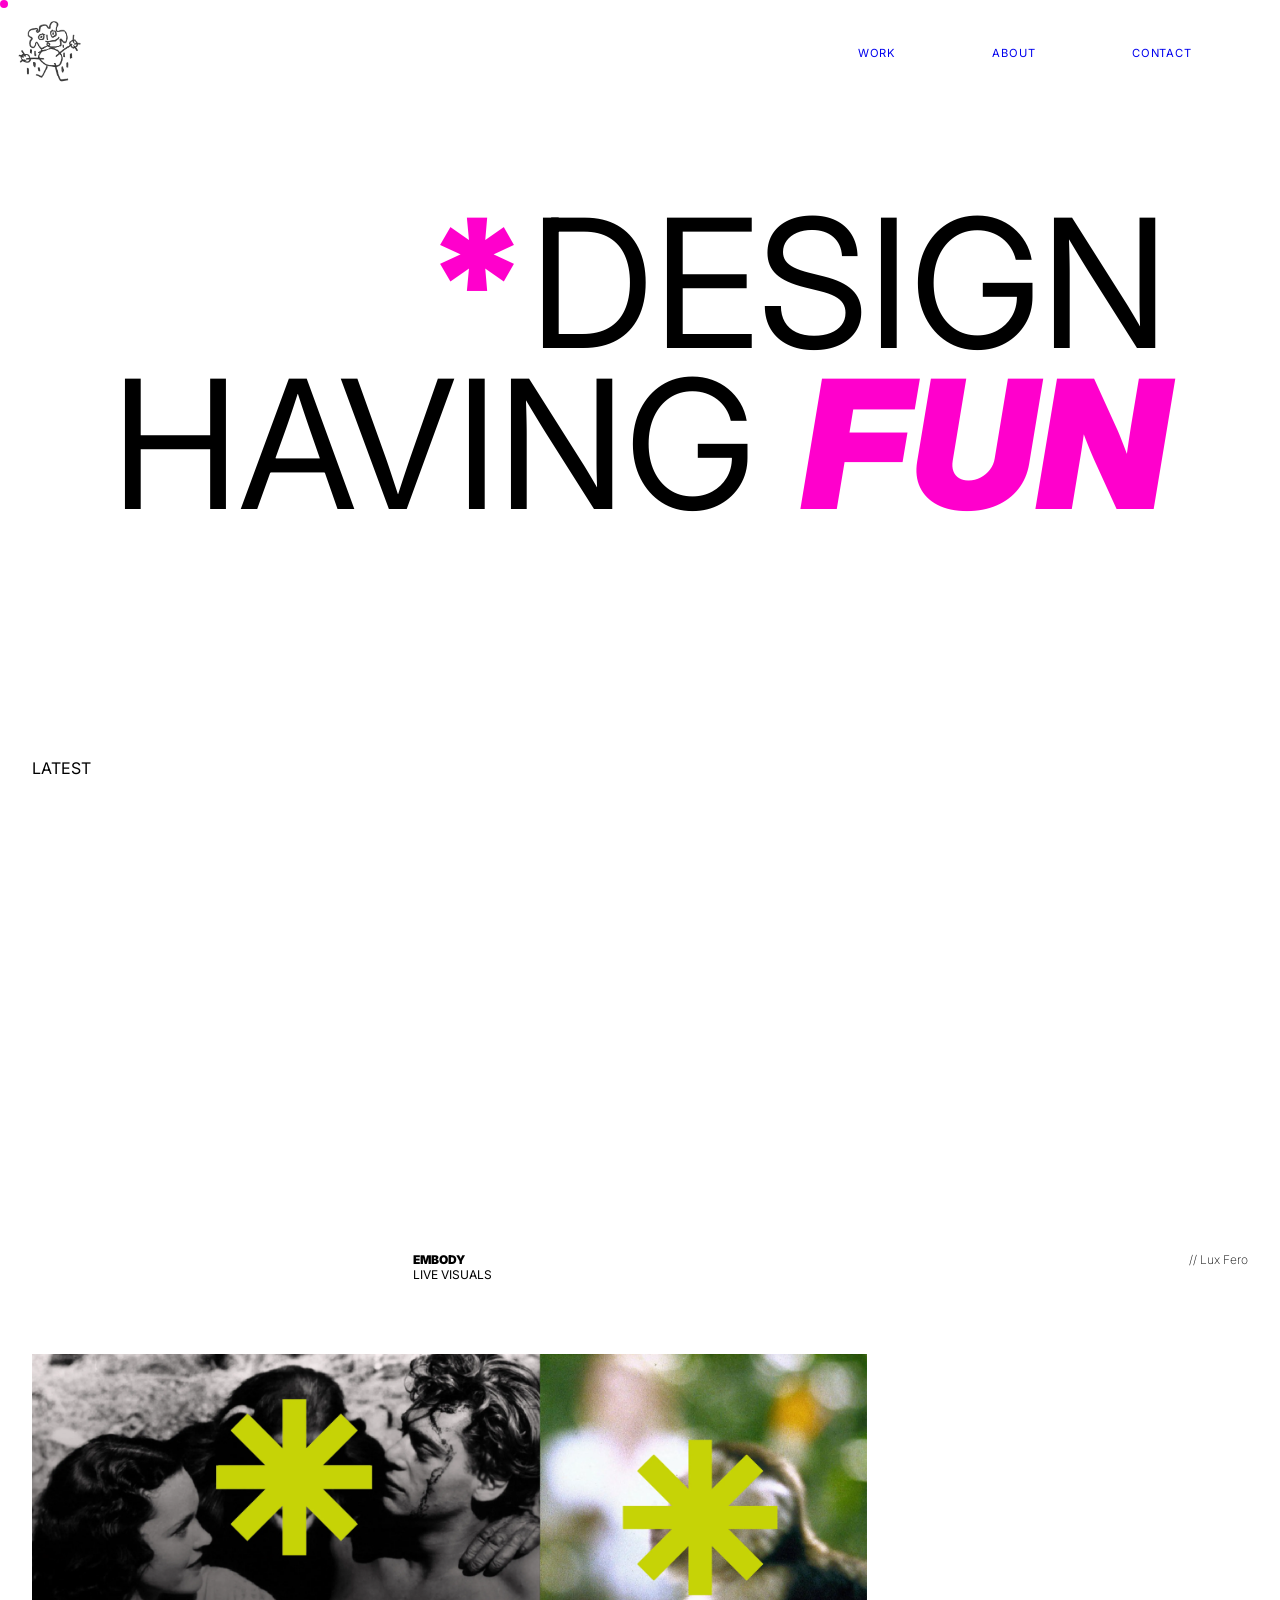
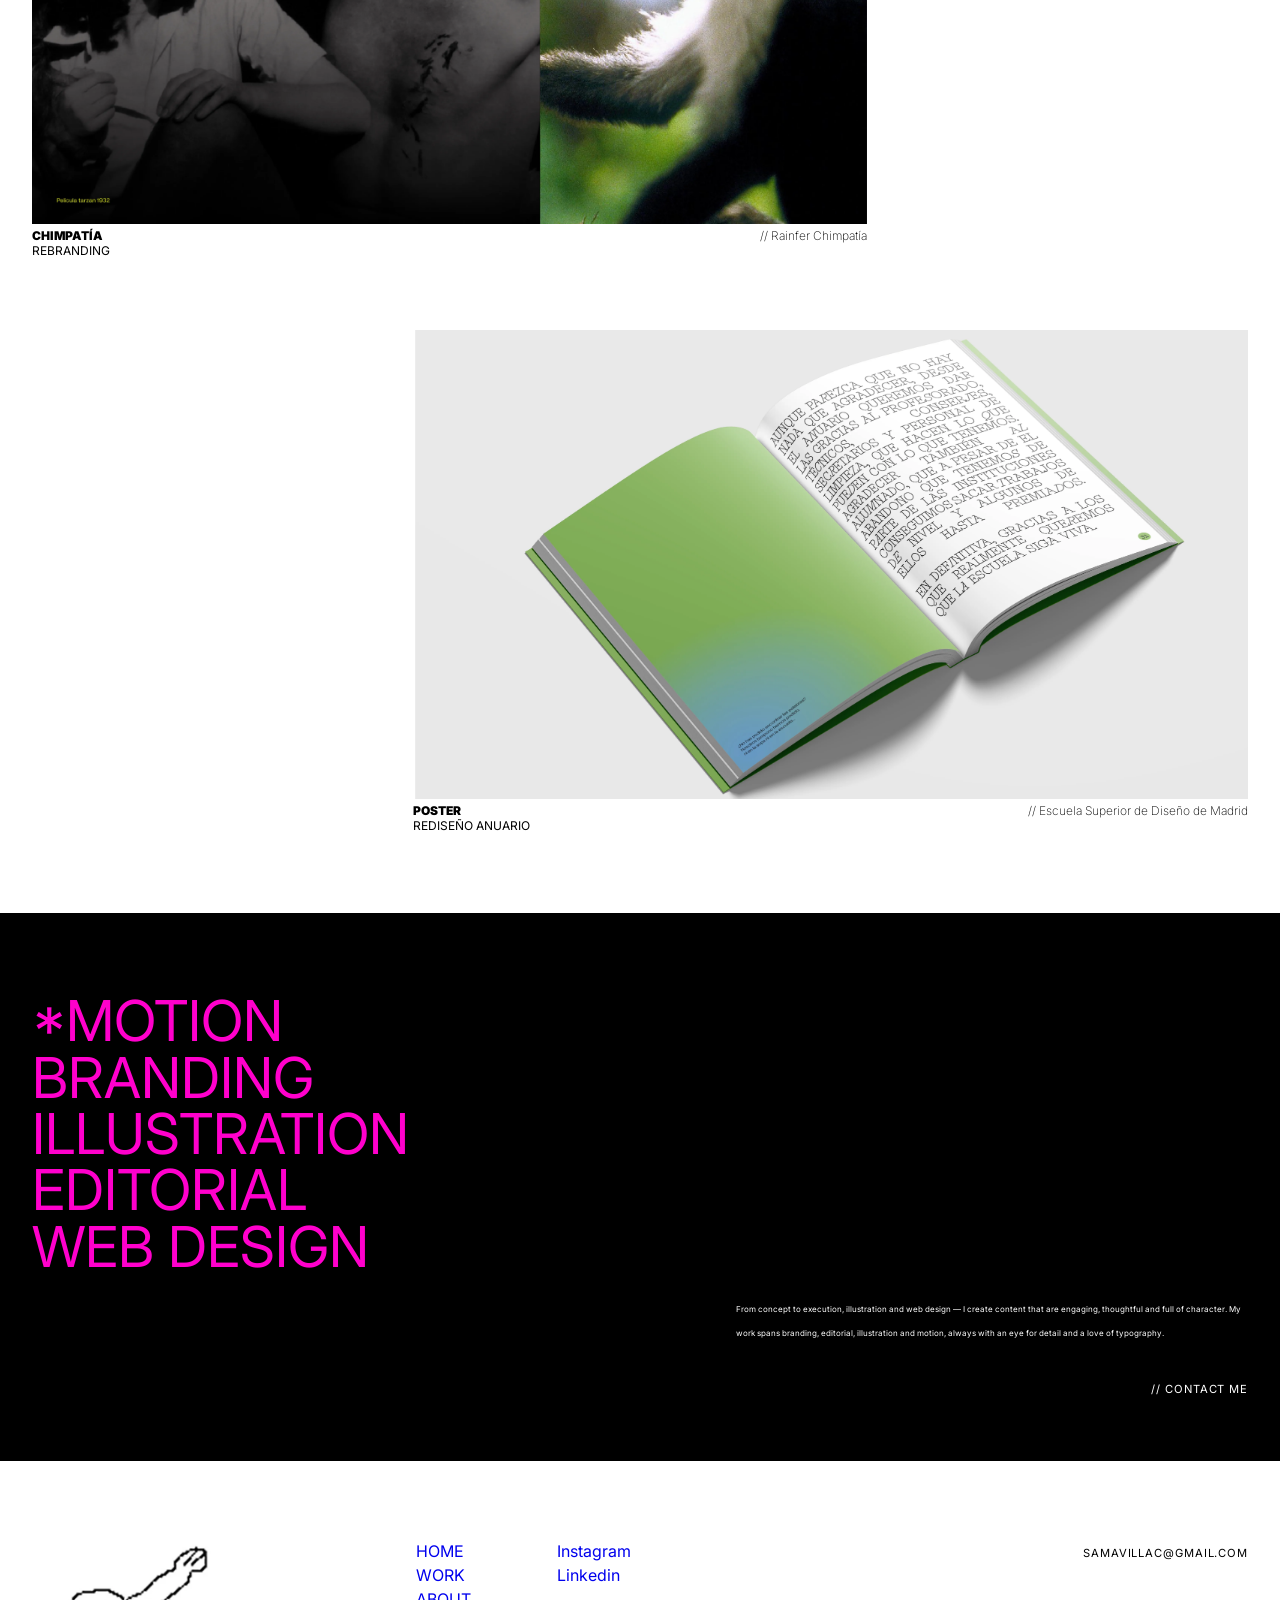
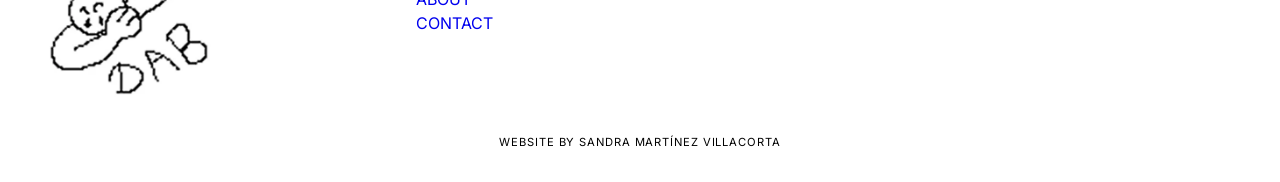
==== commit 75711134: "rutas imagenes" ====
--- a/index.html
+++ b/index.html
@@ -1,4 +1,4 @@
-<!doctype html>
+﻿<!doctype html>
 <html lang="es">
   <head>
     <meta charset="UTF-8" />
@@ -21,7 +21,7 @@
         <a href="index.html"
           ><img
             class="imagenLogo"
-            src="./assets/images/imagen logo.png"
+            src="./assets/images/imagenLogo.webp"
             alt="Logo // Home"
         /></a>
 
@@ -39,7 +39,7 @@
         <div class="placeholderRectangulo videoGrandeEntrada">
           <video
             class="placeholderRectangulo videoGrandeEntrada"
-            src="./assets/images/EMBODY/cara.mp4"
+            src="./assets/images/embody/cara.mp4"
             autoplay
             muted
             loop
@@ -88,7 +88,7 @@
     <footer class="footerGeneral">
       <div class="bloqueFooter">
         <div class="logoFooter">
-          <img src="./assets/images/dab 1.png" alt="DAB" />
+          <img src="./assets/images/dab1.webp" alt="DAB" />
         </div>
 
         <nav class="navegacionFooter">
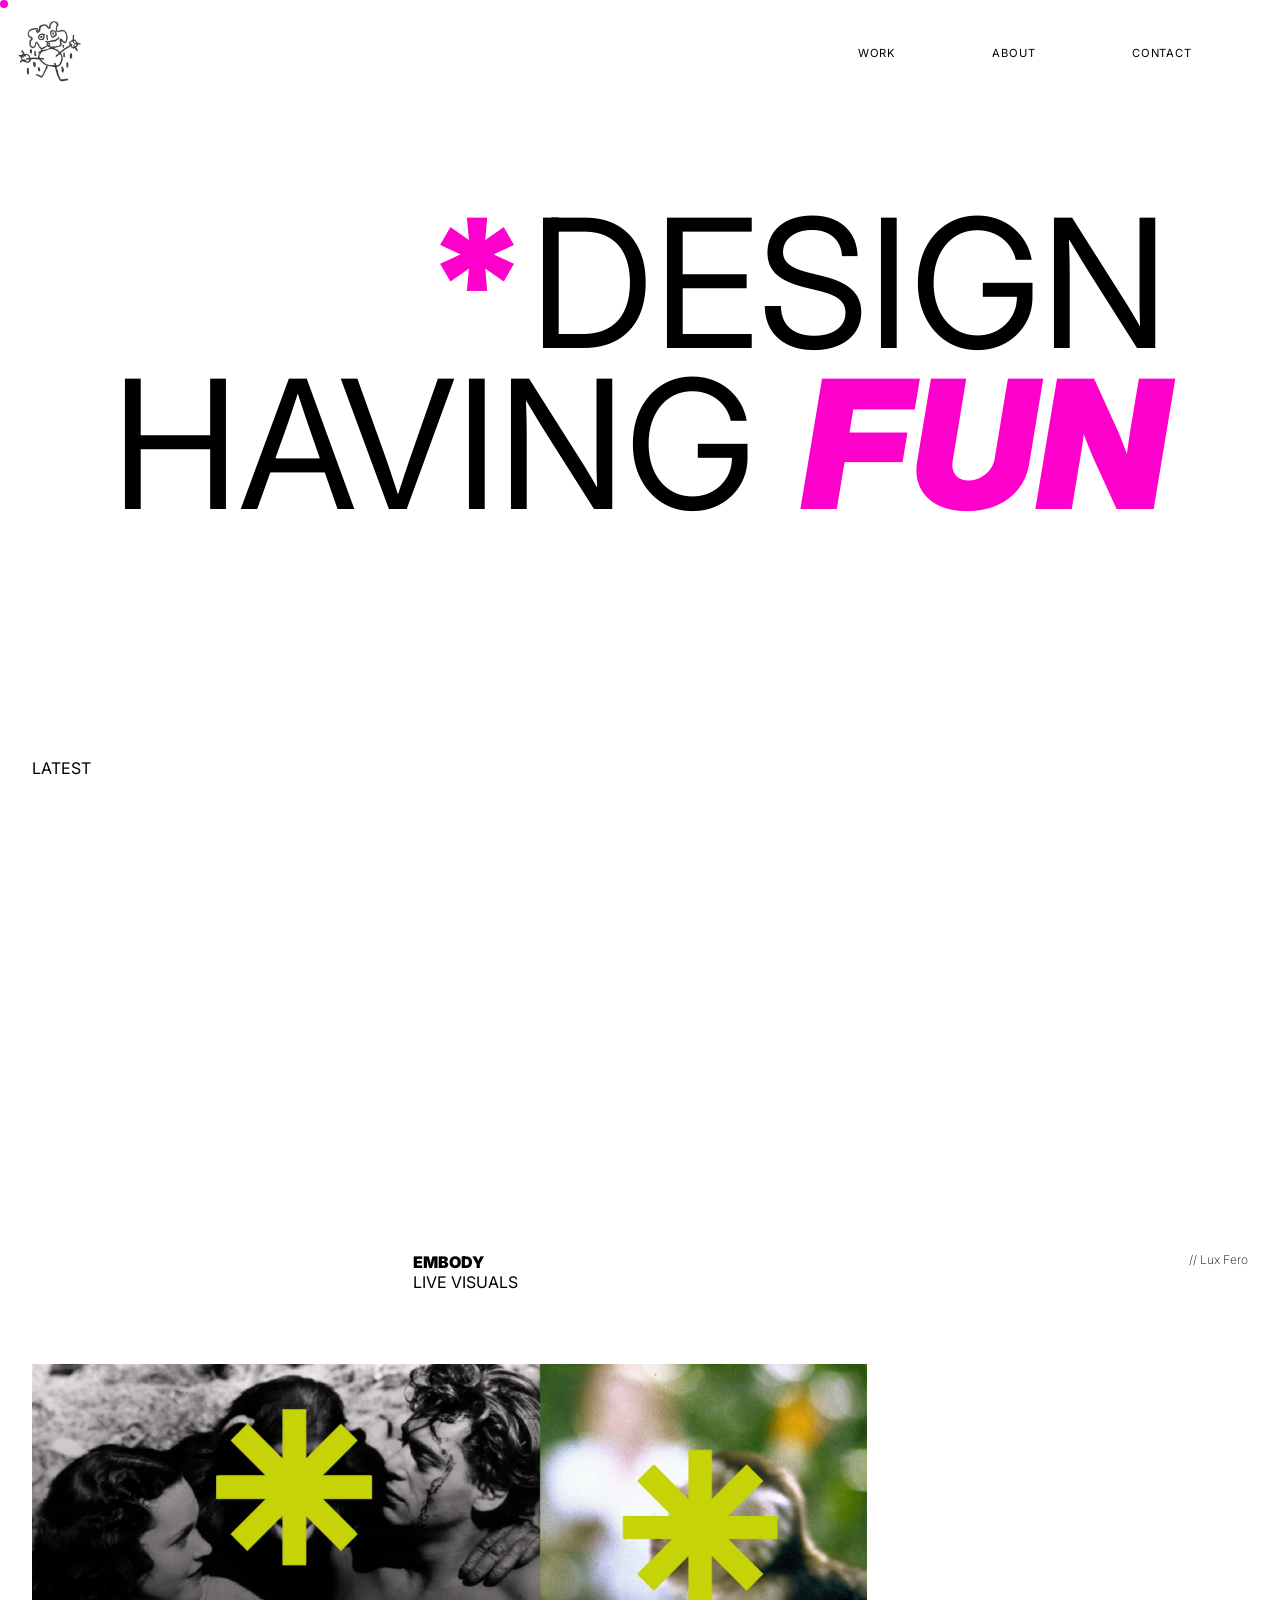
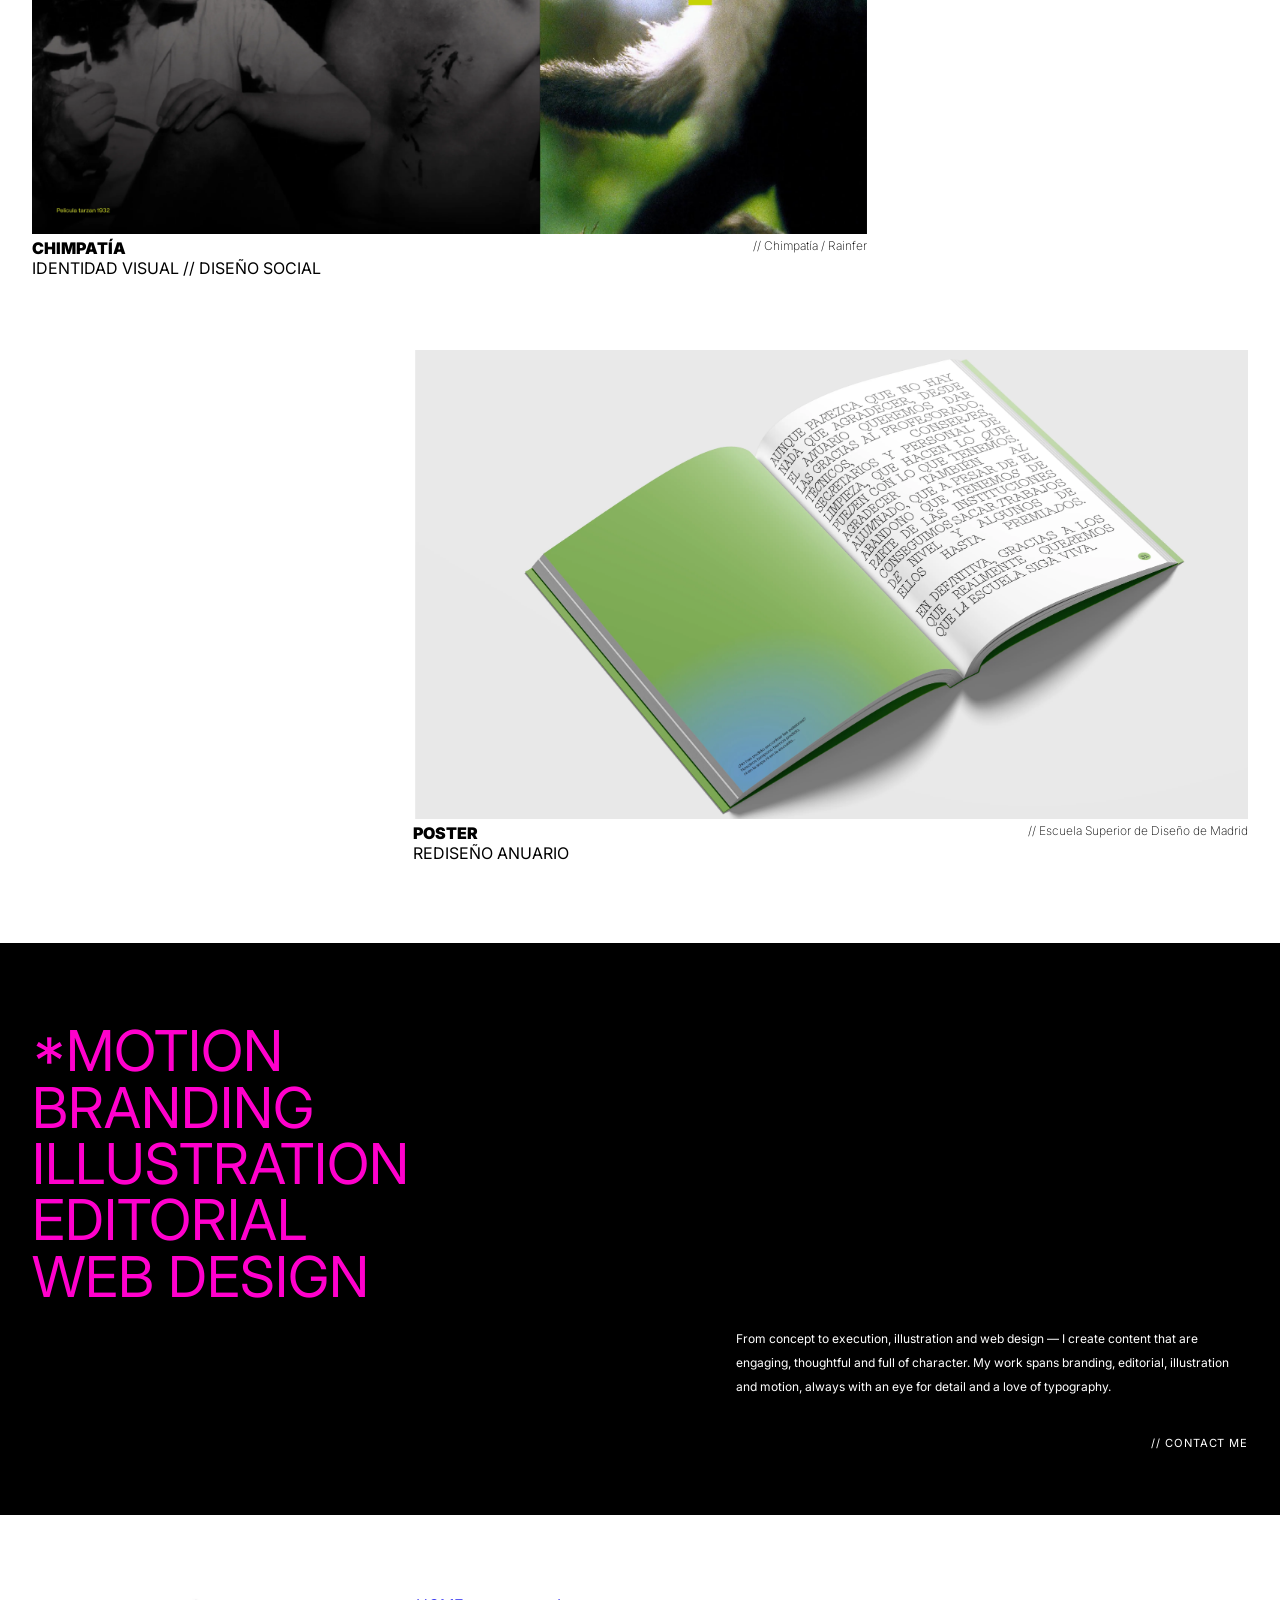
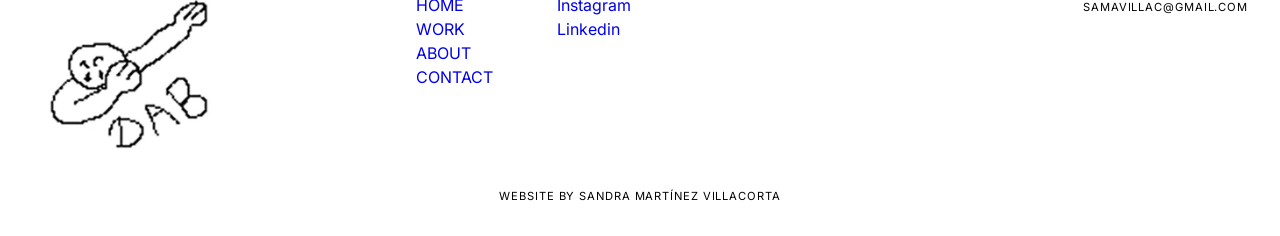
==== commit 054ecc85: "efecto scramble text" ====
--- a/index.html
+++ b/index.html
@@ -129,6 +129,7 @@
     <script src="https://cdn.jsdelivr.net/npm/gsap@3.15/dist/MotionPathPlugin.min.js"></script>
     <script src="https://cdn.jsdelivr.net/npm/gsap@3.15/dist/ScrollTrigger.min.js"></script>
     <script src="https://cdn.jsdelivr.net/npm/gsap@3.15/dist/ScrollToPlugin.min.js"></script>
+    <script src="https://cdn.jsdelivr.net/npm/gsap@3.15/dist/ScrambleTextPlugin.min.js"></script>
     <script src="https://cdn.jsdelivr.net/npm/lemonadejs@5/dist/lemonade.min.js"></script>
     <script src="app/js/main.js"></script>
     <script src="app/js/animations.js"></script>
--- a/assets/css/main.css
+++ b/assets/css/main.css
@@ -1 +1 @@
-body{font-family:"Inter",sans-serif;margin:0;padding:0}h1{font-family:"Inter",sans-serif;font-size:clamp(7rem,14vw,13.81581rem);font-style:normal;font-weight:400;line-height:.9;margin:0;padding:0}h2{font-family:"Inter",sans-serif;font-size:3.5rem;font-style:normal;font-weight:400;line-height:3.169rem;margin:0;padding:0}h3{font-family:"Inter",sans-serif;font-size:.75rem;font-style:normal;font-weight:900;line-height:normal;margin:0;padding:0}h4{font-family:"Inter",sans-serif;font-size:.75rem;font-style:normal;font-weight:400;line-height:normal;margin:0;padding:0}h5{font-family:"Inter",sans-serif;font-size:.75rem;font-style:normal;font-weight:200;line-height:normal;margin:0;padding:0}p{font-family:"Inter",sans-serif;font-size:.5rem;font-style:normal;font-weight:400;line-height:1.5rem;margin:0;padding:0}small{font-family:"Inter",sans-serif;font-size:.7rem;line-height:1rem;text-transform:uppercase;letter-spacing:.08em;margin:0;padding:0}@media(max-width: 800px){h1{font-size:7rem;line-height:1}h2{font-size:2rem;line-height:1.125}h3{font-size:.5rem;line-height:normal}h4{font-size:.5rem;line-height:normal}h5{font-size:.5rem;line-height:normal}p{font-size:.35rem;line-height:1.375rem}small{font-size:.35rem;line-height:normal}}@media(max-width: 350px){h1{font-size:4.75rem;line-height:1}h2{font-size:2rem;line-height:1.125}h3{font-size:.5rem;line-height:normal}h4{font-size:.5rem;line-height:normal}h5{font-size:.5rem;line-height:normal}p{font-size:.5rem;line-height:1.375rem}small{font-size:.4rem;line-height:normal}}@media(max-width: 413px){h1{font-size:18.5vw;line-height:1}h2{font-size:7.5vw;line-height:1.1}h3{font-size:3.2vw}h4{font-size:2.7vw}h5{font-size:2.4vw}p{font-size:3.4vw;line-height:1.6}small{font-size:2.4vw}}.navegacionPrincipal{display:flex;align-items:center;justify-content:space-between;padding:1rem 1rem;position:absolute;top:0;left:0;right:0;z-index:10;margin-top:0}.navegacionPrincipal .paginas{display:flex;justify-content:space-between;padding-right:4.5rem}.navegacionPrincipal .paginas .pagAnex{padding-left:6rem}.navegacionFooter{display:flex;align-items:center;gap:1rem}@media(max-width: 800px){.navegacionPrincipal{position:fixed;background:#fff;height:60px;padding:8px 20px}.navegacionPrincipal .paginas{display:none}}@media(max-width: 350px){.navegacionFooter{flex-direction:column;align-items:flex-start;gap:6px;font-size:15px}}header{position:relative}header .landingHome{position:relative;width:100vw;height:56.72vw;display:flex;justify-content:center;align-items:center}header .landingHome .placeholderRectangulo{position:absolute;inset:0}header .landingHome .textosHero{position:relative;z-index:1;display:flex;flex-direction:column;align-items:flex-end}header .landingHome .textosHero em{font-style:italic}.colorRosa{color:#f0c;font-weight:900}.videoGrandeEntrada{display:block;width:100vw;height:56.72vw}.imagenProyecto{width:65.25vw;aspect-ratio:16/9;height:auto;overflow:hidden}.imagenProyecto img,.imagenProyecto video{width:100%;height:100%;-o-object-fit:cover;object-fit:cover;display:block}.infoProyecto{width:65.25vw;display:flex;justify-content:space-between;align-items:flex-start;padding-top:.25rem;padding-bottom:3rem}.infoProyecto .nombreDescripcion{display:flex;flex-direction:column}.infoProyecto .infoCardNombre{margin:0}.infoProyecto .infoCardDescripcion{margin:0}.infoProyecto .infoCardCliente{margin:0}.seccionUltimos{padding:2rem}.seccionServicios{display:flex;justify-content:space-between;align-items:flex-start;padding:2 2rem;padding-bottom:2rem;background-color:#000}.seccionServicios .columnaServicios{margin:2rem;margin-top:5rem;margin-bottom:5rem}.seccionServicios .columnaServicios .listaServiciosHome{list-style:none;padding:0;margin:0}.seccionServicios .columnaServicios .listaServiciosHome li{font-size:3.52113rem;font-weight:400;line-height:1}.seccionServicios .columnaServicios .listaServiciosHome .destacado{color:#f0c}.seccionServicios .columnaBio{display:flex;flex-direction:column;max-width:40%;margin:2rem;padding-top:22rem;color:#fff}.seccionServicios .columnaBio .enlaceContacto{padding-top:2rem;align-self:flex-end;color:#fff}.estructuraProyectos{display:flex;flex-direction:column;gap:1.5rem}.estructuraProyectos .cardProyecto{position:relative;display:flex;flex-direction:column}.estructuraProyectos .alineadoDerecha{align-self:flex-end}.estructuraProyectos .alineadoIzquierda{align-self:flex-start}.enlaceTitulo{position:relative;z-index:1}.enlaceTitulo::after{content:"";position:absolute;inset:0;z-index:1}@media(max-width: 800px){header .landingHome{height:56.72vw;margin-top:60px}.imagenProyecto{width:100%}.infoProyecto{width:100%}.estructuraProyectos .alineadoDerecha,.estructuraProyectos .alineadoIzquierda{align-self:auto}.seccionServicios{flex-direction:column;padding:52px 2rem}.seccionServicios .columnaServicios{margin:0 0 2rem 0}.seccionServicios .columnaBio{max-width:100%;margin:0;padding-top:2rem;border-top:1px solid #2e2e2e}}@media(max-width: 350px){header .landingHome{height:460px;margin-top:60px}.imagenProyecto{width:100%}.infoProyecto{width:100%}.estructuraProyectos .alineadoDerecha,.estructuraProyectos .alineadoIzquierda{align-self:auto}.seccionUltimos{padding:28px 20px 40px}.seccionServicios{flex-direction:column;padding:52px 20px}.seccionServicios .columnaServicios{margin:0}.seccionServicios .columnaServicios .listaServiciosHome li{font-size:2rem;line-height:1.125}.seccionServicios .columnaBio{max-width:100%;margin:0;padding-top:2rem;border-top:1px solid #2e2e2e}.seccionServicios .columnaBio .enlaceContacto{align-self:flex-start}}@media(max-width: 413px){header .landingHome{height:105vw}.seccionUltimos{padding:6.8vw 4.8vw 9.7vw}.seccionServicios{padding:12.6vw 4.8vw}.seccionServicios .columnaServicios .listaServiciosHome li{font-size:7.7vw}.infoProyecto{flex-wrap:wrap;gap:.25rem}.infoProyecto .infoCardCliente{width:100%}}.seccionWork{padding:2rem;padding-top:var(--alto-nav)}.filtrosWork{display:flex;align-items:center;gap:1rem;padding:2rem 0}.filtroBtn{background:none;border:none;cursor:pointer;font-family:"Inter",sans-serif;font-size:.7rem;letter-spacing:.08em;text-transform:uppercase;padding:0;color:#c8c8c8;font-weight:400}.filtroBtn.filtroActivo{color:#f0c}.filtroBtn:hover{color:#d0d700}.separadorFiltro{color:#c8c8c8;font-size:1rem}.gridWork{display:grid;grid-template-columns:repeat(12, 1fr);gap:1.5rem}.cardWork{display:flex;flex-direction:column}.cardWork--pequeña{grid-column:span 4}.cardWork--mediana{grid-column:span 8}.cardWork--grande{grid-column:span 12}.cardWork .infoProyecto{width:100%}.cardWork .imagenWork{width:100%;height:30.56vw;overflow:hidden}.cardWork .imagenWork img,.cardWork .imagenWork video{width:100%;height:100%;-o-object-fit:cover;object-fit:cover;display:block}@media(max-width: 800px){.seccionWork{padding:0 1.5rem 40px;padding-top:var(--alto-nav)}.filtrosWork{overflow-x:auto;flex-wrap:nowrap;-webkit-overflow-scrolling:touch;scrollbar-width:none;padding-bottom:.5rem}.filtrosWork::-webkit-scrollbar{display:none}.gridWork{grid-template-columns:repeat(6, 1fr)}.cardWork--pequeña{grid-column:span 3}.cardWork--mediana{grid-column:span 6}.cardWork--grande{grid-column:span 6}}@media(max-width: 350px){.seccionWork{padding:0 20px 40px;padding-top:var(--alto-nav)}.filtrosWork{flex-wrap:wrap;gap:.5rem;padding:16px 0}.gridWork{display:flex;flex-direction:column;gap:0}.cardWork{border-top:1px solid #e0e0e0;padding:14px 0}.cardWork .imagenWork{height:auto;aspect-ratio:16/9}}.seccionContact{padding:2rem;padding-top:var(--alto-nav)}.seccionContact .tituloContact{font-family:"Inter",sans-serif;font-size:clamp(3rem,10vw,8rem);font-weight:900;font-style:italic;color:#f0c;margin:0 0 3rem 0;line-height:1}.seccionContact .contenidoContact{display:grid;grid-template-columns:1fr 1fr;gap:4rem;align-items:start}.seccionContact .contenidoContact .textoContact{padding-top:6rem}.seccionContact .contenidoContact .textoContact img{width:clamp(8rem,20vw,14.18706rem);height:auto;aspect-ratio:14.18706/10.5625}.seccionContact .contenidoContact .formularioContact{display:flex;flex-direction:column;gap:2rem}.seccionContact .contenidoContact .formularioContact .etiquetaFormulario{font-family:"Inter",sans-serif;font-size:.7rem;letter-spacing:.08em;text-transform:uppercase;color:#c8c8c8;display:block;margin-bottom:0}.seccionContact .contenidoContact .formularioContact .filaFormulario{display:grid;grid-template-columns:1fr 1fr;gap:2rem}.seccionContact .contenidoContact .formularioContact .campoFormulario{display:flex;flex-direction:column;gap:.5rem}.seccionContact .contenidoContact .formularioContact .campoFormulario label{font-family:"Inter",sans-serif;font-size:.85rem;color:#000}.seccionContact .contenidoContact .formularioContact .campoFormulario input,.seccionContact .contenidoContact .formularioContact .campoFormulario textarea{border:none;border-bottom:1px solid #000;outline:none;font-family:"Inter",sans-serif;font-size:.9rem;padding:.4rem 0;background:rgba(0,0,0,0);resize:none}.seccionContact .contenidoContact .formularioContact .campoFormulario textarea{border:1px solid #000;padding:.75rem;min-height:120px}.seccionContact .contenidoContact .formularioContact .campoServicio{max-width:50%}.seccionContact .contenidoContact .formularioContact .campoServicio .selectWrapper{position:relative;display:flex;align-items:center}.seccionContact .contenidoContact .formularioContact .campoServicio .selectWrapper select{-webkit-appearance:none;-moz-appearance:none;appearance:none;border:none;border-bottom:1px solid #000;background:rgba(0,0,0,0);font-family:"Inter",sans-serif;font-size:.9rem;padding:.4rem 2rem .4rem 0;width:100%;cursor:pointer;outline:none}.seccionContact .contenidoContact .formularioContact .campoServicio .selectWrapper .selectArrow{position:absolute;right:.5rem;pointer-events:none;font-size:1.2rem;color:#000}.seccionContact .contenidoContact .formularioContact .botonEnviar{align-self:flex-end;background-color:#f0c;color:#fff;border:none;border-radius:50px;padding:1rem 2.5rem;font-family:"Inter",sans-serif;font-size:.85rem;font-weight:700;letter-spacing:.05em;cursor:pointer;transition:opacity .2s}.seccionContact .contenidoContact .formularioContact .botonEnviar:hover{opacity:.85}@media(max-width: 800px){.seccionContact{padding:32px 20px 48px;padding-top:calc(var(--alto-nav) + 32px)}.seccionContact .contenidoContact{grid-template-columns:1fr;gap:2rem}.seccionContact .contenidoContact .textoContact{padding-top:0}.seccionContact .formularioContact{gap:1.25rem}.seccionContact .formularioContact .etiquetaFormulario{margin-bottom:0}.seccionContact .formularioContact .campoFormulario{gap:.375rem}.seccionContact .formularioContact .campoFormulario label{font-size:.75rem;color:#c8c8c8}.seccionContact .formularioContact .campoFormulario input{box-sizing:border-box;width:100%;border:1px solid #ccc;height:40px;padding:0 .75rem}.seccionContact .formularioContact .campoFormulario textarea{box-sizing:border-box;width:100%;border:1px solid #ccc;height:120px}.seccionContact .formularioContact .campoServicio{max-width:100%}.seccionContact .formularioContact .campoServicio .selectWrapper{box-sizing:border-box;border:1px solid #ccc;height:40px;padding:0 .75rem}.seccionContact .formularioContact .campoServicio .selectWrapper select{border:none;height:100%;padding:0}.seccionContact .formularioContact .botonEnviar{box-sizing:border-box;align-self:stretch;width:100%;text-align:center;padding:1rem;font-size:.875rem;font-weight:900;letter-spacing:.05em}}@media(max-width: 350px){.seccionContact{padding:32px 20px 48px;padding-top:calc(var(--alto-nav) + 32px)}.seccionContact .contenidoContact{grid-template-columns:1fr;gap:2rem}.seccionContact .contenidoContact .textoContact{padding-top:0}.seccionContact .formularioContact{gap:1.25rem}.seccionContact .formularioContact .etiquetaFormulario{margin-bottom:0}.seccionContact .formularioContact .campoFormulario{gap:.375rem}.seccionContact .formularioContact .campoFormulario label{font-size:.75rem;color:#c8c8c8}.seccionContact .formularioContact .campoFormulario input{border:1px solid #ccc;border-bottom:1px solid #ccc;height:40px;padding:0 .75rem}.seccionContact .formularioContact .campoFormulario textarea{border:1px solid #ccc;height:120px}.seccionContact .formularioContact .campoServicio{max-width:100%}.seccionContact .formularioContact .campoServicio .selectWrapper select{border:none;border-bottom:none;height:40px;padding:0 .75rem}.seccionContact .formularioContact .campoServicio .selectWrapper{border:1px solid #ccc;height:40px;padding:0 .75rem}.seccionContact .formularioContact .botonEnviar{align-self:stretch;width:100%;text-align:center;padding:1rem;font-size:.875rem;font-weight:900;letter-spacing:.05em}}.seccionAbout{padding:0 2rem 0;padding-top:var(--alto-nav)}.seccionAbout .heroAbout{padding-top:0}.seccionAbout .heroAbout .heroAboutFila{display:flex;align-items:center;gap:2rem;justify-content:flex-end;padding-right:19rem}.seccionAbout .heroAbout .heroAboutFila .smileyAbout{width:clamp(100px,15vw,220px);height:auto;padding-right:9rem;fill:#f0c}.seccionAbout .heroAbout .heroAboutFila .tituloAboutNegro{font-family:"Inter",sans-serif;font-size:clamp(4rem,12vw,10rem);font-weight:400;font-style:normal;color:#000;margin:0;line-height:1}.seccionAbout .heroAbout .tituloAboutRosa{font-family:"Inter",sans-serif;font-size:clamp(4rem,12vw,10rem);font-weight:900;font-style:italic;color:#f0c;margin:0;line-height:1;display:flex;justify-content:flex-end}.seccionAbout .bioAbout{display:grid;grid-template-columns:1fr 1fr 1fr;gap:3rem;padding:4rem 0;align-items:flex-start}.seccionAbout .bioAbout .bioColumna .bioEtiqueta{font-family:"Inter",sans-serif;font-size:.7rem;letter-spacing:.08em;text-transform:uppercase;color:#c8c8c8;display:block;margin-bottom:.75rem}.seccionAbout .bioAbout .bioColumna .bioSaludo{font-weight:600;margin:0 0 1rem 0;line-height:1.4}.seccionAbout .bioAbout .bioColumna p{margin:0 0 1rem 0;color:#000;line-height:1.4}.seccionAbout .bioAbout .fotoColumna{display:flex;flex-direction:column;align-items:flex-start;gap:.5rem}.seccionAbout .bioAbout .fotoColumna .etiquetaYo{font-style:italic;color:#f0c;margin:0;font-size:2rem;font-weight:900;font-family:"Inter",sans-serif}.seccionAbout .bioAbout .fotoColumna .fotoYo{width:100%;display:block;-o-object-fit:cover;object-fit:cover;aspect-ratio:82/81}@media(max-width: 800px){.seccionAbout{padding:0 2rem;padding-top:var(--alto-nav)}.seccionAbout .heroAbout .heroAboutFila{padding-right:4rem}.seccionAbout .heroAbout .heroAboutFila .smileyAbout{width:clamp(60px,10vw,120px);padding-right:2rem}.seccionAbout .bioAbout{grid-template-columns:1fr 1fr;gap:2rem}}@media(max-width: 350px){.seccionAbout{padding:0 20px;padding-top:var(--alto-nav)}.seccionAbout .heroAbout{padding:24px 0 8px}.seccionAbout .heroAbout .heroAboutFila{flex-direction:column;align-items:flex-start;justify-content:flex-start;padding-right:0;gap:1rem}.seccionAbout .heroAbout .heroAboutFila .smileyAbout{width:72px;padding-right:0}.seccionAbout .heroAbout .heroAboutFila .tituloAboutNegro{font-size:clamp(4rem,20vw,80px)}.seccionAbout .heroAbout .tituloAboutRosa{justify-content:flex-start;font-size:clamp(4rem,20vw,80px)}.seccionAbout .bioAbout{grid-template-columns:1fr;gap:2rem;padding:16px 0 32px}}.modalOverlay{display:none;position:fixed;inset:0;z-index:100;background:#fff;overflow-y:scroll}.modalOverlay.modalVisible{display:flex}.modalCerrar{position:fixed;top:2rem;right:2rem;z-index:101;background:none;border:none;font-size:1.5rem;cursor:pointer;font-family:"Inter",sans-serif;color:#000}.modalPlaceholder{background:#d9d9d9}.modalHero .modalHeroMedia{width:100%;height:75vh;overflow:hidden}.modalHero .modalHeroMedia img,.modalHero .modalHeroMedia video{width:100%;height:100%;-o-object-fit:cover;object-fit:cover;display:block}.modalHero .modalHeroInfo{padding-top:1rem;padding-left:2rem;padding-right:2rem;overflow:hidden}.modalHero .modalTags{font-family:"Inter",sans-serif;font-size:.65rem;letter-spacing:.1em;text-transform:uppercase;color:#c8c8c8;display:block;margin-bottom:.5rem}.modalHero .modalTitulo{font-family:"Inter",sans-serif;font-size:clamp(3rem,7vw,7rem);font-weight:900;font-style:italic;color:#f0c;margin:0;line-height:1;word-break:break-word;overflow-wrap:break-word;max-width:100%}.modalMeta{display:grid;grid-template-columns:repeat(4, 1fr);gap:2rem;padding:2rem;margin-top:2rem;border-top:1px solid #000;border-bottom:1px solid #000}.modalMeta .modalMetaLabel{font-family:"Inter",sans-serif;font-size:.6rem;letter-spacing:.1em;text-transform:uppercase;color:#c8c8c8;display:block;margin-bottom:.4rem}.modalMeta span{font-family:"Inter",sans-serif;font-size:.85rem;color:#000}.modalSeccion{padding:4rem 2rem 2rem}.modalSeccion .modalLabel{font-family:"Inter",sans-serif;font-size:.6rem;letter-spacing:.1em;text-transform:uppercase;color:#c8c8c8;display:block;margin-bottom:1.5rem}.modalImagenFull{width:100%;height:55vh;overflow:hidden}.modalImagenFull img,.modalImagenFull video{width:100%;height:100%;-o-object-fit:cover;object-fit:cover;display:block}.modalConceptoGrid{display:grid;grid-template-columns:1fr 1fr;gap:4rem;align-items:center}.modalConceptoGrid .modalConceptoImagen{aspect-ratio:4/3;overflow:hidden}.modalConceptoGrid .modalConceptoImagen img,.modalConceptoGrid .modalConceptoImagen video{width:100%;height:100%;-o-object-fit:cover;object-fit:cover;display:block}.modalConceptoGrid .modalConceptoTexto h2{font-family:"Inter",sans-serif;font-size:1.4rem;font-weight:700;margin:0 0 1.5rem;line-height:1.2}.modalConceptoGrid .modalConceptoTexto p{font-family:"Inter",sans-serif;font-size:.9rem;line-height:1.7;color:#c8c8c8;margin:0}.modalConceptoGrid .modalConceptoTexto .modalAsterisco{color:#f0c;font-size:1.5rem;display:block;margin-top:1.5rem}.modalCita{display:grid;grid-template-columns:1fr 1fr;gap:4rem;align-items:center;padding:5rem 2rem}.modalCita .modalCitaTexto{font-family:"Inter",sans-serif;font-size:clamp(1.8rem,4vw,3rem);font-weight:900;line-height:1.1;margin:0}.modalCita .modalCitaApoyo{font-family:"Inter",sans-serif;font-size:.85rem;line-height:1.7;color:#c8c8c8;margin:0}.modalProceso{display:grid;grid-template-columns:1fr 1fr;gap:4rem;align-items:center;padding:2rem}.modalProceso .modalProcesoTexto h3{font-family:"Inter",sans-serif;font-size:1.3rem;font-weight:700;margin:0 0 1rem;line-height:1.2}.modalProceso .modalProcesoTexto p{font-family:"Inter",sans-serif;font-size:.85rem;line-height:1.7;color:#c8c8c8;margin:0}.modalProceso .modalProcesoImagen{aspect-ratio:4/3;overflow:hidden}.modalProceso .modalProcesoImagen img,.modalProceso .modalProcesoImagen video{width:100%;height:100%;-o-object-fit:cover;object-fit:cover;display:block}.modalGaleriaGrid{display:grid;grid-template-columns:repeat(3, 1fr);gap:1rem}.modalGaleriaGrid .modalGaleriaItem{aspect-ratio:4/3;overflow:hidden}.modalGaleriaGrid .modalGaleriaItem img,.modalGaleriaGrid .modalGaleriaItem video{width:100%;height:100%;-o-object-fit:cover;object-fit:cover;display:block}@media(max-width: 800px){.modalHeroMedia{height:auto}.modalHeroMedia img,.modalHeroMedia video{height:auto;-o-object-fit:unset;object-fit:unset}.modalImagenFull{height:auto}.modalImagenFull img,.modalImagenFull video{height:auto;-o-object-fit:unset;object-fit:unset}.modalConceptoImagen,.modalProcesoImagen,.modalGaleriaItem{aspect-ratio:unset;height:auto}.modalConceptoImagen img,.modalConceptoImagen video,.modalProcesoImagen img,.modalProcesoImagen video,.modalGaleriaItem img,.modalGaleriaItem video{height:auto;-o-object-fit:unset;object-fit:unset}.modalMeta{grid-template-columns:1fr 1fr}.modalMeta .modalMetaItem:nth-child(n+3){grid-column:span 2}.modalConceptoGrid{grid-template-columns:1fr;gap:2rem}.modalCita{grid-template-columns:1fr;gap:2rem}.modalProceso{grid-template-columns:1fr;gap:2rem}.modalGaleriaGrid{grid-template-columns:1fr 1fr}}@media(max-width: 350px){.modalCerrar{top:1rem;right:1rem}.modalHero .modalHeroMedia{height:auto}.modalHero .modalHeroMedia img,.modalHero .modalHeroMedia video{height:auto;-o-object-fit:unset;object-fit:unset}.modalHero .modalHeroInfo{padding-left:20px;padding-right:20px}.modalHero .modalTitulo{font-size:clamp(2rem,12vw,3.5rem)}.modalMeta{grid-template-columns:1fr 1fr}.modalMeta .modalMetaItem:nth-child(n+3){grid-column:span 2}.modalSeccion{padding:20px 20px 16px}.modalConceptoGrid{grid-template-columns:1fr;gap:1.5rem}.modalCita{grid-template-columns:1fr;gap:1.5rem;padding:2rem 20px}.modalProceso{grid-template-columns:1fr;gap:1.5rem;padding:20px}.modalGaleriaGrid{grid-template-columns:1fr 1fr;gap:8px}.modalSiguiente{padding:24px 20px 48px}.modalSiguiente .modalSiguienteTitulo{font-size:clamp(2rem,11vw,44px)}}.modalSiguiente{padding:4rem 2rem 6rem;border-top:1px solid #000}.modalSiguiente .modalMetaLabel{font-family:"Inter",sans-serif;font-size:.6rem;letter-spacing:.1em;text-transform:uppercase;color:#c8c8c8;display:block;margin-bottom:.5rem}.modalSiguiente .modalSiguienteTitulo{font-family:"Inter",sans-serif;font-size:clamp(2.5rem,6vw,5rem);font-weight:900;margin:0;line-height:1;cursor:pointer}.modalGaleriaItem img{cursor:zoom-in}.galeriaLightbox{display:none;position:fixed;inset:0;z-index:300;background:rgba(0,0,0,.92);align-items:center;justify-content:center;cursor:zoom-out}.galeriaLightbox.galeriaLightboxVisible{display:flex}.galeriaLightbox .galeriaLightboxImg{max-width:90vw;max-height:90vh;-o-object-fit:contain;object-fit:contain;display:block}body{cursor:none}:root{--alto-nav: 6.5rem}@media(max-width: 800px){:root{--alto-nav: 60px}}@media(max-width: 350px){:root{--alto-nav: 60px}}*,*::before,*::after{box-sizing:border-box}html,body{margin:0;padding:0;overflow-x:hidden}a{text-decoration:none}.imagenLogo{max-height:67px;max-width:67px}@media(max-width: 800px){.imagenLogo{max-height:47px;max-width:47px}}.menuHamburguesa{display:none;flex-direction:column;justify-content:space-between;width:26px;height:18px;background:none;border:none;cursor:pointer;padding:0}.menuHamburguesa span{display:block;width:100%;height:2px;background:#000}@media(max-width: 800px){.menuHamburguesa{display:flex}}.menuMovilOverlay{display:none;position:fixed;inset:0;z-index:200;background:#fff;flex-direction:column;overflow-y:auto}.menuMovilOverlay.menuMovilVisible{display:flex}.menuMovilOverlay .menuMovilCabecera{display:flex;align-items:center;justify-content:space-between;padding:8px 20px;height:60px;flex-shrink:0}.menuMovilOverlay .menuMovilCerrar{background:none;border:none;font-family:"Inter",sans-serif;font-size:28px;font-weight:900;color:#000;cursor:pointer;padding:0;line-height:1}.menuMovilOverlay .menuMovilSeparador{border:none;border-top:1px solid #d9d9d9;margin:0;flex-shrink:0}.menuMovilOverlay .menuMovilCuerpo{padding:28px 20px 0;position:relative;flex:1;display:flex;flex-direction:column}.menuMovilOverlay .menuMovilEtiqueta{font-family:"Inter",sans-serif;font-size:10px;letter-spacing:.1em;text-transform:uppercase;color:#999;margin:0 0 16px}.menuMovilOverlay .menuMovilNav{display:flex;flex-direction:column}.menuMovilOverlay .menuMovilEnlace{font-family:"Inter",sans-serif;font-size:58.304px;font-weight:900;color:#000;line-height:1.055;text-decoration:none}.menuMovilOverlay .menuMovilEnlace.menuMovilActivo{color:#f0c}.menuMovilOverlay .menuMovilEnlaceContact{font-style:italic}.menuMovilOverlay .menuMovilAsterisco{font-family:"Inter",sans-serif;font-size:120px;font-weight:900;color:#f0c;line-height:1;margin:0;align-self:flex-end;margin-top:auto;padding-bottom:1rem}.menuMovilOverlay .menuMovilServicios{margin-top:2rem}.menuMovilOverlay .menuMovilServicios p{font-family:"Inter",sans-serif;font-size:13px;color:#999;line-height:18px;margin:0}.menuMovilOverlay .menuMovilPie{padding:0 20px 20px;flex-shrink:0}.menuMovilOverlay .menuMovilPieContenido{display:flex;justify-content:space-between;align-items:center;padding:12px 0}.menuMovilOverlay .menuMovilRedes{display:flex;flex-direction:column;gap:4px}.menuMovilOverlay .menuMovilRedes a{font-family:"Inter",sans-serif;font-size:12px;color:#000;text-decoration:none}.menuMovilOverlay .menuMovilEmailPie{font-family:"Inter",sans-serif;font-size:11px;color:#999;margin:0;text-align:right}.menuMovilOverlay .menuMovilCreditos{font-family:"Inter",sans-serif;font-size:9px;color:#bfbfbf;margin:8px 0 0;text-transform:uppercase;letter-spacing:.05em}.footerGeneral{padding:2rem;padding-top:5rem}.footerGeneral .bloqueFooter{display:flex;align-items:flex-start;gap:4rem}.footerGeneral .bloqueFooter .logoFooter{padding-right:clamp(2rem,10vw,20rem)}.footerGeneral .bloqueFooter .logoFooter img{width:clamp(5rem,15vw,20rem);height:auto}.footerGeneral .bloqueFooter .navegacionFooter{display:flex;flex-direction:column;gap:.25rem;align-items:start}.footerGeneral .bloqueFooter .redesSociales{display:flex;flex-direction:column;gap:.25rem;align-items:start}.footerGeneral .bloqueFooter .emailFooter{margin-left:auto}.footerGeneral .creditosFooter{display:flex;margin-top:2rem;justify-content:center;align-items:center;align-self:center}@media(max-width: 800px){.footerGeneral{padding:2.25rem 1.25rem}.footerGeneral .bloqueFooter{flex-wrap:wrap;gap:1.25rem 0;align-items:flex-start}.footerGeneral .bloqueFooter .logoFooter{width:100%;padding-right:0}.footerGeneral .bloqueFooter .logoFooter img{width:clamp(5rem,10vw,7rem);height:auto}.footerGeneral .bloqueFooter .navegacionFooter{flex:1;flex-direction:column;align-items:flex-start;gap:.375rem;font-size:.9375rem}.footerGeneral .bloqueFooter .redesSociales{flex-direction:column;gap:.375rem;align-items:flex-start;font-size:.75rem}.footerGeneral .bloqueFooter .emailFooter{width:100%;margin-left:0}.footerGeneral .bloqueFooter .emailFooter small{font-size:.75rem;text-transform:none;letter-spacing:0}.footerGeneral .creditosFooter{margin-top:1.25rem;justify-content:flex-start}}@media(max-width: 350px){.footerGeneral{padding:2.25rem 2.25rem 2.25rem 1.25rem}.footerGeneral .bloqueFooter{flex-wrap:wrap;gap:1.25rem 0;align-items:flex-start}.footerGeneral .bloqueFooter .logoFooter{width:100%;padding-right:0}.footerGeneral .bloqueFooter .logoFooter img{width:clamp(5rem,26vw,7rem);height:auto}.footerGeneral .bloqueFooter .navegacionFooter{flex:1;flex-direction:column;align-items:flex-start;gap:.375rem;font-size:.9375rem}.footerGeneral .bloqueFooter .redesSociales{flex-direction:column;gap:.375rem;align-items:flex-start;font-size:.75rem}.footerGeneral .bloqueFooter .emailFooter{width:100%;margin-left:0}.footerGeneral .bloqueFooter .emailFooter small{font-size:.75rem;text-transform:none;letter-spacing:0}.footerGeneral .creditosFooter{margin-top:1.25rem;justify-content:flex-start}}@media(max-width: 413px){.footerGeneral .bloqueFooter .navegacionFooter{font-size:3.6vw}.footerGeneral .bloqueFooter .redesSociales{font-size:2.9vw}.footerGeneral .bloqueFooter .emailFooter small{font-size:2.9vw}.footerGeneral .creditosFooter{font-size:2.4vw}}/*# sourceMappingURL=main.css.map */+body{font-family:"Inter",sans-serif;margin:0;padding:0}h1{font-family:"Inter",sans-serif;font-size:clamp(7rem,14vw,13.81581rem);font-style:normal;font-weight:400;line-height:.9;margin:0;padding:0}h2{font-family:"Inter",sans-serif;font-size:3.5rem;font-style:normal;font-weight:400;line-height:3.169rem;margin:0;padding:0}h3{font-family:"Inter",sans-serif;font-size:1rem;font-style:normal;font-weight:900;line-height:normal;margin:0;padding:0}h4{font-family:"Inter",sans-serif;font-size:1rem;font-style:normal;font-weight:400;line-height:normal;margin:0;padding:0}h5{font-family:"Inter",sans-serif;font-size:.75rem;font-style:normal;font-weight:200;line-height:normal;margin:0;padding:0}p{font-family:"Inter",sans-serif;font-size:.75rem;font-style:normal;font-weight:400;line-height:1.5rem;margin:0;padding:0}small{font-family:"Inter",sans-serif;font-size:.7rem;line-height:1rem;text-transform:uppercase;letter-spacing:.08em;margin:0;padding:0}@media(max-width: 800px){h1{font-size:7rem;line-height:1}h2{font-size:2rem;line-height:1.125}h3{font-size:.5rem;line-height:normal}h4{font-size:.5rem;line-height:normal}h5{font-size:.5rem;line-height:normal}p{font-size:.35rem;line-height:1.375rem}small{font-size:.35rem;line-height:normal}}@media(max-width: 350px){h1{font-size:4.75rem;line-height:1}h2{font-size:2rem;line-height:1.125}h3{font-size:.5rem;line-height:normal}h4{font-size:.5rem;line-height:normal}h5{font-size:.5rem;line-height:normal}p{font-size:.5rem;line-height:1.375rem}small{font-size:.4rem;line-height:normal}}@media(max-width: 413px){h1{font-size:18.5vw;line-height:1}h2{font-size:7.5vw;line-height:1.1}h3{font-size:3.2vw}h4{font-size:2.7vw}h5{font-size:2.4vw}p{font-size:3.4vw;line-height:1.6}small{font-size:2.4vw}}.navegacionPrincipal{display:flex;align-items:center;justify-content:space-between;padding:1rem 1rem;position:fixed;top:0;left:0;right:0;z-index:110;margin-top:0}.navegacionPrincipal .paginas{display:flex;justify-content:space-between;padding-right:4.5rem}.navegacionPrincipal .paginas .pagAnex{padding-left:6rem;color:#000}.navegacionPrincipal .paginas .pagAnex:hover{color:#f0c}.navegacionFooter{display:flex;align-items:center;gap:1rem}@media(max-width: 800px){.navegacionPrincipal{position:fixed;background:#fff;height:60px;padding:8px 20px;z-index:110}.navegacionPrincipal .paginas{display:none}}@media(max-width: 350px){.navegacionFooter{flex-direction:column;align-items:flex-start;gap:6px;font-size:15px}}header{position:relative}header .landingHome{position:relative;width:100vw;height:56.72vw;display:flex;justify-content:center;align-items:center}header .landingHome .placeholderRectangulo{position:absolute;inset:0}header .landingHome .textosHero{position:relative;z-index:1;display:flex;flex-direction:column;align-items:flex-end}header .landingHome .textosHero em{font-style:italic}.colorRosa{color:#f0c;font-weight:900}.videoGrandeEntrada{display:block;width:100vw;height:56.72vw}.imagenProyecto{width:65.25vw;aspect-ratio:16/9;height:auto;overflow:hidden}.imagenProyecto img,.imagenProyecto video{width:100%;height:100%;-o-object-fit:cover;object-fit:cover;display:block}.infoProyecto{width:65.25vw;display:flex;justify-content:space-between;align-items:flex-start;padding-top:.25rem;padding-bottom:3rem}.infoProyecto .nombreDescripcion{display:flex;flex-direction:column}.infoProyecto .infoCardNombre{margin:0}.infoProyecto .infoCardDescripcion{margin:0}.infoProyecto .infoCardCliente{margin:0}.seccionUltimos{padding:2rem}.seccionServicios{display:flex;justify-content:space-between;align-items:flex-start;padding:2 2rem;padding-bottom:2rem;background-color:#000}.seccionServicios .columnaServicios{margin:2rem;margin-top:5rem;margin-bottom:5rem}.seccionServicios .columnaServicios .listaServiciosHome{list-style:none;padding:0;margin:0}.seccionServicios .columnaServicios .listaServiciosHome li{font-size:3.52113rem;font-weight:400;line-height:1}.seccionServicios .columnaServicios .listaServiciosHome .destacado{color:#f0c}.seccionServicios .columnaBio{display:flex;flex-direction:column;max-width:40%;margin:2rem;padding-top:22rem;color:#fff}.seccionServicios .columnaBio .enlaceContacto{padding-top:2rem;align-self:flex-end;color:#fff}.estructuraProyectos{display:flex;flex-direction:column;gap:1.5rem}.estructuraProyectos .cardProyecto{position:relative;display:flex;flex-direction:column}.estructuraProyectos .alineadoDerecha{align-self:flex-end}.estructuraProyectos .alineadoIzquierda{align-self:flex-start}.enlaceTitulo{position:relative;z-index:1}.enlaceTitulo::after{content:"";position:absolute;inset:0;z-index:1}@media(max-width: 800px){header .landingHome{height:56.72vw;margin-top:60px}.imagenProyecto{width:100%}.infoProyecto{width:100%}.estructuraProyectos .alineadoDerecha,.estructuraProyectos .alineadoIzquierda{align-self:auto}.seccionServicios{flex-direction:column;padding:52px 2rem}.seccionServicios .columnaServicios{margin:0 0 2rem 0}.seccionServicios .columnaBio{max-width:100%;margin:0;padding-top:2rem;border-top:1px solid #2e2e2e}}@media(max-width: 350px){header .landingHome{height:460px;margin-top:60px}.imagenProyecto{width:100%}.infoProyecto{width:100%}.estructuraProyectos .alineadoDerecha,.estructuraProyectos .alineadoIzquierda{align-self:auto}.seccionUltimos{padding:28px 20px 40px}.seccionServicios{flex-direction:column;padding:52px 20px}.seccionServicios .columnaServicios{margin:0}.seccionServicios .columnaServicios .listaServiciosHome li{font-size:2rem;line-height:1.125}.seccionServicios .columnaBio{max-width:100%;margin:0;padding-top:2rem;border-top:1px solid #2e2e2e}.seccionServicios .columnaBio .enlaceContacto{align-self:flex-start}}@media(max-width: 413px){header .landingHome{height:105vw}.seccionUltimos{padding:6.8vw 4.8vw 9.7vw}.seccionServicios{padding:12.6vw 4.8vw}.seccionServicios .columnaServicios .listaServiciosHome li{font-size:7.7vw}.infoProyecto{flex-wrap:wrap;gap:.25rem}.infoProyecto .infoCardCliente{width:100%}}.seccionWork{padding:2rem;padding-top:var(--alto-nav)}.filtrosWork{display:flex;align-items:center;gap:1rem;padding:2rem 0}.filtroBtn{background:none;border:none;cursor:pointer;font-family:"Inter",sans-serif;font-size:.7rem;letter-spacing:.08em;text-transform:uppercase;padding:0;color:#c8c8c8;font-weight:400}.filtroBtn.filtroActivo{color:#f0c}.filtroBtn:hover{color:#d0d700}.separadorFiltro{color:#c8c8c8;font-size:1rem}.gridWork{display:grid;grid-template-columns:repeat(12, 1fr);gap:1.5rem}.cardWork{display:flex;flex-direction:column}.cardWork--pequena{grid-column:span 4}.cardWork--mediana{grid-column:span 8}.cardWork--grande{grid-column:span 12}.cardWork .infoProyecto{width:100%}.cardWork .imagenWork{width:100%;height:30.56vw;overflow:hidden}.cardWork .imagenWork img,.cardWork .imagenWork video{width:100%;height:100%;-o-object-fit:cover;object-fit:cover;display:block}@media(max-width: 800px){.seccionWork{padding:0 1.5rem 40px;padding-top:var(--alto-nav)}.filtrosWork{overflow-x:auto;flex-wrap:nowrap;-webkit-overflow-scrolling:touch;scrollbar-width:none;padding-bottom:.5rem}.filtrosWork::-webkit-scrollbar{display:none}.gridWork{grid-template-columns:repeat(6, 1fr)}.cardWork--pequena{grid-column:span 6}.cardWork--mediana{grid-column:span 6}.cardWork--grande{grid-column:span 6}.imagenWork{height:auto !important;aspect-ratio:16/9}}@media(max-width: 350px){.seccionWork{padding:0 20px 40px;padding-top:var(--alto-nav)}.filtrosWork{flex-wrap:wrap;gap:.5rem;padding:16px 0}.gridWork{display:flex;flex-direction:column;gap:0}.cardWork{border-top:1px solid #e0e0e0;padding:14px 0}.cardWork .imagenWork{height:auto;aspect-ratio:16/9}}.seccionContact{padding:2rem;padding-top:var(--alto-nav)}.seccionContact .tituloContact{font-family:"Inter",sans-serif;font-size:clamp(3rem,10vw,8rem);font-weight:900;font-style:italic;color:#f0c;margin:0 0 3rem 0;line-height:1}.seccionContact .contenidoContact{display:grid;grid-template-columns:1fr 1fr;gap:4rem;align-items:start}.seccionContact .contenidoContact .textoContact{padding-top:6rem}.seccionContact .contenidoContact .textoContact img{width:clamp(8rem,20vw,14.18706rem);height:auto;aspect-ratio:14.18706/10.5625}.seccionContact .contenidoContact .formularioContact{display:flex;flex-direction:column;gap:2rem}.seccionContact .contenidoContact .formularioContact .etiquetaFormulario{font-family:"Inter",sans-serif;font-size:.7rem;letter-spacing:.08em;text-transform:uppercase;color:#c8c8c8;display:block;margin-bottom:0}.seccionContact .contenidoContact .formularioContact .filaFormulario{display:grid;grid-template-columns:1fr 1fr;gap:2rem}.seccionContact .contenidoContact .formularioContact .campoFormulario{display:flex;flex-direction:column;gap:.5rem}.seccionContact .contenidoContact .formularioContact .campoFormulario label{font-family:"Inter",sans-serif;font-size:.85rem;color:#000}.seccionContact .contenidoContact .formularioContact .campoFormulario input,.seccionContact .contenidoContact .formularioContact .campoFormulario textarea{border:none;border-bottom:1px solid #000;outline:none;font-family:"Inter",sans-serif;font-size:.9rem;padding:.4rem 0;background:rgba(0,0,0,0);resize:none}.seccionContact .contenidoContact .formularioContact .campoFormulario textarea{border:1px solid #000;padding:.75rem;min-height:120px}.seccionContact .contenidoContact .formularioContact .campoServicio{max-width:50%}.seccionContact .contenidoContact .formularioContact .campoServicio .selectWrapper{position:relative;display:flex;align-items:center}.seccionContact .contenidoContact .formularioContact .campoServicio .selectWrapper select{-webkit-appearance:none;-moz-appearance:none;appearance:none;border:none;border-bottom:1px solid #000;background:rgba(0,0,0,0);font-family:"Inter",sans-serif;font-size:.9rem;padding:.4rem 2rem .4rem 0;width:100%;cursor:pointer;outline:none}.seccionContact .contenidoContact .formularioContact .campoServicio .selectWrapper .selectArrow{position:absolute;right:.5rem;pointer-events:none;font-size:1.2rem;color:#000}.seccionContact .contenidoContact .formularioContact .botonEnviar{align-self:flex-end;background-color:#f0c;color:#fff;border:none;border-radius:50px;padding:1rem 2.5rem;font-family:"Inter",sans-serif;font-size:.85rem;font-weight:700;letter-spacing:.05em;cursor:pointer;transition:opacity .2s}.seccionContact .contenidoContact .formularioContact .botonEnviar:hover{opacity:.85}@media(max-width: 800px){.seccionContact{padding:32px 20px 48px;padding-top:calc(var(--alto-nav) + 32px)}.seccionContact .contenidoContact{grid-template-columns:1fr;gap:2rem}.seccionContact .contenidoContact .textoContact{padding-top:0}.seccionContact .formularioContact{gap:1.25rem}.seccionContact .formularioContact .etiquetaFormulario{margin-bottom:0}.seccionContact .formularioContact .campoFormulario{gap:.375rem}.seccionContact .formularioContact .campoFormulario label{font-size:.75rem;color:#c8c8c8}.seccionContact .formularioContact .campoFormulario input{box-sizing:border-box;width:100%;border:1px solid #ccc;height:40px;padding:0 .75rem}.seccionContact .formularioContact .campoFormulario textarea{box-sizing:border-box;width:100%;border:1px solid #ccc;height:120px}.seccionContact .formularioContact .campoServicio{max-width:100%}.seccionContact .formularioContact .campoServicio .selectWrapper{box-sizing:border-box;border:1px solid #ccc;height:40px;padding:0 .75rem}.seccionContact .formularioContact .campoServicio .selectWrapper select{border:none;height:100%;padding:0}.seccionContact .formularioContact .botonEnviar{box-sizing:border-box;align-self:stretch;width:100%;text-align:center;padding:1rem;font-size:.875rem;font-weight:900;letter-spacing:.05em}}@media(max-width: 350px){.seccionContact{padding:32px 20px 48px;padding-top:calc(var(--alto-nav) + 32px)}.seccionContact .contenidoContact{grid-template-columns:1fr;gap:2rem}.seccionContact .contenidoContact .textoContact{padding-top:0}.seccionContact .formularioContact{gap:1.25rem}.seccionContact .formularioContact .etiquetaFormulario{margin-bottom:0}.seccionContact .formularioContact .campoFormulario{gap:.375rem}.seccionContact .formularioContact .campoFormulario label{font-size:.75rem;color:#c8c8c8}.seccionContact .formularioContact .campoFormulario input{border:1px solid #ccc;border-bottom:1px solid #ccc;height:40px;padding:0 .75rem}.seccionContact .formularioContact .campoFormulario textarea{border:1px solid #ccc;height:120px}.seccionContact .formularioContact .campoServicio{max-width:100%}.seccionContact .formularioContact .campoServicio .selectWrapper select{border:none;border-bottom:none;height:40px;padding:0 .75rem}.seccionContact .formularioContact .campoServicio .selectWrapper{border:1px solid #ccc;height:40px;padding:0 .75rem}.seccionContact .formularioContact .botonEnviar{align-self:stretch;width:100%;text-align:center;padding:1rem;font-size:.875rem;font-weight:900;letter-spacing:.05em}}.seccionAbout{padding:0 2rem 0;padding-top:var(--alto-nav)}.seccionAbout .heroAbout{padding-top:0}.seccionAbout .heroAbout .heroAboutFila{display:flex;align-items:center;gap:2rem;justify-content:flex-end;padding-right:19rem}.seccionAbout .heroAbout .heroAboutFila .smileyAbout{width:clamp(100px,15vw,220px);height:auto;padding-right:9rem;fill:#f0c}.seccionAbout .heroAbout .heroAboutFila .tituloAboutNegro{font-family:"Inter",sans-serif;font-size:clamp(4rem,12vw,10rem);font-weight:400;font-style:normal;color:#000;margin:0;line-height:1}.seccionAbout .heroAbout .tituloAboutRosa{font-family:"Inter",sans-serif;font-size:clamp(4rem,12vw,10rem);font-weight:900;font-style:italic;color:#f0c;margin:0;line-height:1;display:flex;justify-content:flex-end}.seccionAbout .bioAbout{display:grid;grid-template-columns:1fr 1fr 1fr;gap:3rem;padding:4rem 0;align-items:flex-start}.seccionAbout .bioAbout .bioColumna .bioEtiqueta{font-family:"Inter",sans-serif;font-size:.7rem;letter-spacing:.08em;text-transform:uppercase;color:#c8c8c8;display:block;margin-bottom:.75rem}.seccionAbout .bioAbout .bioColumna .bioSaludo{font-weight:600;margin:0 0 1rem 0;line-height:1.4}.seccionAbout .bioAbout .bioColumna p{margin:0 0 1rem 0;color:#000;line-height:1.4}.seccionAbout .bioAbout .fotoColumna{display:flex;flex-direction:column;align-items:flex-start;gap:.5rem}.seccionAbout .bioAbout .fotoColumna .etiquetaYo{font-style:italic;color:#f0c;margin:0;font-size:2rem;font-weight:900;font-family:"Inter",sans-serif}.seccionAbout .bioAbout .fotoColumna .fotoYo{width:100%;display:block;-o-object-fit:cover;object-fit:cover;aspect-ratio:82/81}@media(max-width: 800px){.seccionAbout{padding:0 2rem;padding-top:var(--alto-nav)}.seccionAbout .heroAbout .heroAboutFila{padding-right:4rem}.seccionAbout .heroAbout .heroAboutFila .smileyAbout{width:clamp(60px,10vw,120px);padding-right:2rem}.seccionAbout .bioAbout{grid-template-columns:1fr 1fr;gap:2rem}}@media(max-width: 350px){.seccionAbout{padding:0 20px;padding-top:var(--alto-nav)}.seccionAbout .heroAbout{padding:24px 0 8px}.seccionAbout .heroAbout .heroAboutFila{flex-direction:column;align-items:flex-start;justify-content:flex-start;padding-right:0;gap:1rem}.seccionAbout .heroAbout .heroAboutFila .smileyAbout{width:72px;padding-right:0}.seccionAbout .heroAbout .heroAboutFila .tituloAboutNegro{font-size:clamp(4rem,20vw,80px)}.seccionAbout .heroAbout .tituloAboutRosa{justify-content:flex-start;font-size:clamp(4rem,20vw,80px)}.seccionAbout .bioAbout{grid-template-columns:1fr;gap:2rem;padding:16px 0 32px}}.modalOverlay{display:none;position:fixed;top:var(--alto-nav);right:0;bottom:0;left:0;z-index:100;background:#fff;overflow-y:scroll;flex-direction:column}.modalOverlay.modalVisible{display:flex}.modalCerrar{position:sticky;top:0;align-self:flex-end;z-index:115;background:none;border:none;font-size:28px;font-weight:900;line-height:1;padding:.5rem 1rem;cursor:pointer;font-family:"Inter",sans-serif;color:#000}.modalPlaceholder{background:#d9d9d9}.modalHero .modalHeroMedia{width:100%;height:75vh;overflow:hidden}.modalHero .modalHeroMedia img,.modalHero .modalHeroMedia video{width:100%;height:100%;-o-object-fit:cover;object-fit:cover;display:block}.modalHero .modalHeroInfo{padding-top:1rem;padding-left:2rem;padding-right:2rem;overflow:hidden}.modalHero .modalTags{font-family:"Inter",sans-serif;font-size:.65rem;letter-spacing:.1em;text-transform:uppercase;color:#c8c8c8;display:block;margin-bottom:.5rem}.modalHero .modalTitulo{font-family:"Inter",sans-serif;font-size:clamp(3rem,7vw,7rem);font-weight:900;font-style:italic;color:#f0c;margin:0;line-height:1;word-break:break-word;overflow-wrap:break-word;max-width:100%}.modalMeta{display:grid;grid-template-columns:repeat(4, 1fr);gap:2rem;padding:2rem;margin-top:2rem;border-top:1px solid #000;border-bottom:1px solid #000}.modalMeta .modalMetaLabel{font-family:"Inter",sans-serif;font-size:.6rem;letter-spacing:.1em;text-transform:uppercase;color:#c8c8c8;display:block;margin-bottom:.4rem}.modalMeta span{font-family:"Inter",sans-serif;font-size:.85rem;color:#000}.modalSeccion{padding:4rem 2rem 2rem}.modalSeccion .modalLabel{font-family:"Inter",sans-serif;font-size:.6rem;letter-spacing:.1em;text-transform:uppercase;color:#c8c8c8;display:block;margin-bottom:1.5rem}.modalImagenFull{width:100%;height:55vh;overflow:hidden}.modalImagenFull img,.modalImagenFull video{width:100%;height:100%;-o-object-fit:cover;object-fit:cover;display:block}.modalConceptoGrid{display:grid;grid-template-columns:1fr 1fr;gap:4rem;align-items:center}.modalConceptoGrid .modalConceptoImagen{aspect-ratio:4/3;overflow:hidden}.modalConceptoGrid .modalConceptoImagen img,.modalConceptoGrid .modalConceptoImagen video{width:100%;height:100%;-o-object-fit:cover;object-fit:cover;display:block}.modalConceptoGrid .modalConceptoTexto h2{font-family:"Inter",sans-serif;font-size:1.4rem;font-weight:700;margin:0 0 1.5rem;line-height:1.2}.modalConceptoGrid .modalConceptoTexto p{font-family:"Inter",sans-serif;font-size:.9rem;line-height:1.7;color:#c8c8c8;margin:0}.modalConceptoGrid .modalConceptoTexto .modalAsterisco{color:#f0c;font-size:1.5rem;display:block;margin-top:1.5rem}.modalCita{display:grid;grid-template-columns:1fr 1fr;gap:4rem;align-items:center;padding:5rem 2rem}.modalCita .modalCitaTexto{font-family:"Inter",sans-serif;font-size:clamp(1.8rem,4vw,3rem);font-weight:900;line-height:1.1;margin:0}.modalCita .modalCitaApoyo{font-family:"Inter",sans-serif;font-size:.85rem;line-height:1.7;color:#c8c8c8;margin:0}.modalProceso{display:grid;grid-template-columns:1fr 1fr;gap:4rem;align-items:center;padding:2rem}.modalProceso .modalProcesoTexto h3{font-family:"Inter",sans-serif;font-size:1.3rem;font-weight:700;margin:0 0 1rem;line-height:1.2}.modalProceso .modalProcesoTexto p{font-family:"Inter",sans-serif;font-size:.85rem;line-height:1.7;color:#c8c8c8;margin:0}.modalProceso .modalProcesoImagen{aspect-ratio:4/3;overflow:hidden}.modalProceso .modalProcesoImagen img,.modalProceso .modalProcesoImagen video{width:100%;height:100%;-o-object-fit:cover;object-fit:cover;display:block}.modalGaleriaGrid{display:grid;grid-template-columns:repeat(3, 1fr);gap:1rem}.modalGaleriaGrid .modalGaleriaItem{aspect-ratio:4/3;overflow:hidden}.modalGaleriaGrid .modalGaleriaItem img,.modalGaleriaGrid .modalGaleriaItem video{width:100%;height:100%;-o-object-fit:cover;object-fit:cover;display:block}@media(max-width: 800px){.modalHeroMedia{height:auto}.modalHeroMedia img,.modalHeroMedia video{height:auto;-o-object-fit:unset;object-fit:unset}.modalImagenFull{height:auto}.modalImagenFull img,.modalImagenFull video{height:auto;-o-object-fit:unset;object-fit:unset}.modalConceptoImagen,.modalProcesoImagen,.modalGaleriaItem{aspect-ratio:unset;height:auto}.modalConceptoImagen img,.modalConceptoImagen video,.modalProcesoImagen img,.modalProcesoImagen video,.modalGaleriaItem img,.modalGaleriaItem video{height:auto;-o-object-fit:unset;object-fit:unset}.modalMeta{grid-template-columns:1fr 1fr}.modalMeta .modalMetaItem:nth-child(n+3){grid-column:span 2}.modalConceptoGrid{grid-template-columns:1fr;gap:2rem}.modalCita{grid-template-columns:1fr;gap:2rem}.modalProceso{grid-template-columns:1fr;gap:2rem}.modalGaleriaGrid{grid-template-columns:1fr 1fr}}@media(max-width: 350px){.modalHero .modalHeroMedia{height:auto}.modalHero .modalHeroMedia img,.modalHero .modalHeroMedia video{height:auto;-o-object-fit:unset;object-fit:unset}.modalHero .modalHeroInfo{padding-left:20px;padding-right:20px}.modalHero .modalTitulo{font-size:clamp(2rem,12vw,3.5rem)}.modalMeta{grid-template-columns:1fr 1fr}.modalMeta .modalMetaItem:nth-child(n+3){grid-column:span 2}.modalSeccion{padding:20px 20px 16px}.modalConceptoGrid{grid-template-columns:1fr;gap:1.5rem}.modalCita{grid-template-columns:1fr;gap:1.5rem;padding:2rem 20px}.modalProceso{grid-template-columns:1fr;gap:1.5rem;padding:20px}.modalGaleriaGrid{grid-template-columns:1fr 1fr;gap:8px}.modalSiguiente{padding:24px 20px 48px}.modalSiguiente .modalSiguienteTitulo{font-size:clamp(2rem,11vw,44px)}}.modalSiguiente{padding:4rem 2rem 6rem;border-top:1px solid #000}.modalSiguiente .modalMetaLabel{font-family:"Inter",sans-serif;font-size:.6rem;letter-spacing:.1em;text-transform:uppercase;color:#c8c8c8;display:block;margin-bottom:.5rem}.modalSiguiente .modalSiguienteTitulo{font-family:"Inter",sans-serif;font-size:clamp(2.5rem,6vw,5rem);font-weight:900;margin:0;line-height:1;cursor:pointer}.modalGaleriaItem img{cursor:zoom-in}.galeriaLightbox{display:none;position:fixed;inset:0;z-index:300;background:rgba(0,0,0,.92);align-items:center;justify-content:center;cursor:zoom-out}.galeriaLightbox.galeriaLightboxVisible{display:flex}.galeriaLightbox .galeriaLightboxImg{max-width:90vw;max-height:90vh;-o-object-fit:contain;object-fit:contain;display:block}body{cursor:none}:root{--alto-nav: 6.5rem}@media(max-width: 800px){:root{--alto-nav: 60px}}@media(max-width: 350px){:root{--alto-nav: 60px}}*,*::before,*::after{box-sizing:border-box}html,body{margin:0;padding:0;overflow-x:hidden}a{text-decoration:none}.imagenLogo{max-height:67px;max-width:67px}@media(max-width: 800px){.imagenLogo{max-height:47px;max-width:47px}}.menuHamburguesa{display:none;flex-direction:column;justify-content:space-between;width:26px;height:18px;background:none;border:none;cursor:pointer;padding:0}.menuHamburguesa span{display:block;width:100%;height:2px;background:#000}@media(max-width: 800px){.menuHamburguesa{display:flex}}.menuMovilOverlay{display:none;position:fixed;inset:0;z-index:200;background:#fff;flex-direction:column;overflow-y:auto}.menuMovilOverlay.menuMovilVisible{display:flex}.menuMovilOverlay .menuMovilCabecera{display:flex;align-items:center;justify-content:space-between;padding:8px 20px;height:60px;flex-shrink:0}.menuMovilOverlay .menuMovilCerrar{background:none;border:none;font-family:"Inter",sans-serif;font-size:28px;font-weight:900;color:#000;cursor:pointer;padding:0;line-height:1}.menuMovilOverlay .menuMovilSeparador{border:none;border-top:1px solid #d9d9d9;margin:0;flex-shrink:0}.menuMovilOverlay .menuMovilCuerpo{padding:28px 20px 0;position:relative;flex:1;display:flex;flex-direction:column}.menuMovilOverlay .menuMovilEtiqueta{font-family:"Inter",sans-serif;font-size:10px;letter-spacing:.1em;text-transform:uppercase;color:#999;margin:0 0 16px}.menuMovilOverlay .menuMovilNav{display:flex;flex-direction:column}.menuMovilOverlay .menuMovilEnlace{font-family:"Inter",sans-serif;font-size:58.304px;font-weight:900;color:#000;line-height:1.055;text-decoration:none}.menuMovilOverlay .menuMovilEnlace.menuMovilActivo{color:#f0c}.menuMovilOverlay .menuMovilEnlaceContact{font-style:italic}.menuMovilOverlay .menuMovilAsterisco{font-family:"Inter",sans-serif;font-size:120px;font-weight:900;color:#f0c;line-height:1;margin:0;align-self:flex-end;margin-top:auto;padding-bottom:1rem}.menuMovilOverlay .menuMovilServicios{margin-top:2rem}.menuMovilOverlay .menuMovilServicios p{font-family:"Inter",sans-serif;font-size:13px;color:#999;line-height:18px;margin:0}.menuMovilOverlay .menuMovilPie{padding:0 20px 20px;flex-shrink:0}.menuMovilOverlay .menuMovilPieContenido{display:flex;justify-content:space-between;align-items:center;padding:12px 0}.menuMovilOverlay .menuMovilRedes{display:flex;flex-direction:column;gap:4px}.menuMovilOverlay .menuMovilRedes a{font-family:"Inter",sans-serif;font-size:12px;color:#000;text-decoration:none}.menuMovilOverlay .menuMovilEmailPie{font-family:"Inter",sans-serif;font-size:11px;color:#999;margin:0;text-align:right}.menuMovilOverlay .menuMovilCreditos{font-family:"Inter",sans-serif;font-size:9px;color:#bfbfbf;margin:8px 0 0;text-transform:uppercase;letter-spacing:.05em}.footerGeneral{padding:2rem;padding-top:5rem}.footerGeneral .bloqueFooter{display:flex;align-items:flex-start;gap:4rem}.footerGeneral .bloqueFooter .logoFooter{padding-right:clamp(2rem,10vw,20rem)}.footerGeneral .bloqueFooter .logoFooter img{width:clamp(5rem,15vw,20rem);height:auto}.footerGeneral .bloqueFooter .navegacionFooter{display:flex;flex-direction:column;gap:.25rem;align-items:start}.footerGeneral .bloqueFooter .redesSociales{display:flex;flex-direction:column;gap:.25rem;align-items:start}.footerGeneral .bloqueFooter .emailFooter{margin-left:auto}.footerGeneral .creditosFooter{display:flex;margin-top:2rem;justify-content:center;align-items:center;align-self:center}@media(max-width: 800px){.footerGeneral{padding:2.25rem 1.25rem}.footerGeneral .bloqueFooter{flex-wrap:wrap;gap:1.25rem 0;align-items:flex-start}.footerGeneral .bloqueFooter .logoFooter{width:100%;padding-right:0}.footerGeneral .bloqueFooter .logoFooter img{width:clamp(5rem,10vw,7rem);height:auto}.footerGeneral .bloqueFooter .navegacionFooter{flex:1;flex-direction:column;align-items:flex-start;gap:.375rem;font-size:.9375rem}.footerGeneral .bloqueFooter .redesSociales{flex-direction:column;gap:.375rem;align-items:flex-start;font-size:.75rem}.footerGeneral .bloqueFooter .emailFooter{width:100%;margin-left:0}.footerGeneral .bloqueFooter .emailFooter small{font-size:.75rem;text-transform:none;letter-spacing:0}.footerGeneral .creditosFooter{margin-top:1.25rem;justify-content:flex-start}}@media(max-width: 350px){.footerGeneral{padding:2.25rem 2.25rem 2.25rem 1.25rem}.footerGeneral .bloqueFooter{flex-wrap:wrap;gap:1.25rem 0;align-items:flex-start}.footerGeneral .bloqueFooter .logoFooter{width:100%;padding-right:0}.footerGeneral .bloqueFooter .logoFooter img{width:clamp(5rem,26vw,7rem);height:auto}.footerGeneral .bloqueFooter .navegacionFooter{flex:1;flex-direction:column;align-items:flex-start;gap:.375rem;font-size:.9375rem}.footerGeneral .bloqueFooter .redesSociales{flex-direction:column;gap:.375rem;align-items:flex-start;font-size:.75rem}.footerGeneral .bloqueFooter .emailFooter{width:100%;margin-left:0}.footerGeneral .bloqueFooter .emailFooter small{font-size:.75rem;text-transform:none;letter-spacing:0}.footerGeneral .creditosFooter{margin-top:1.25rem;justify-content:flex-start}}@media(max-width: 413px){.footerGeneral .bloqueFooter .navegacionFooter{font-size:3.6vw}.footerGeneral .bloqueFooter .redesSociales{font-size:2.9vw}.footerGeneral .bloqueFooter .emailFooter small{font-size:2.9vw}.footerGeneral .creditosFooter{font-size:2.4vw}}/*# sourceMappingURL=main.css.map */
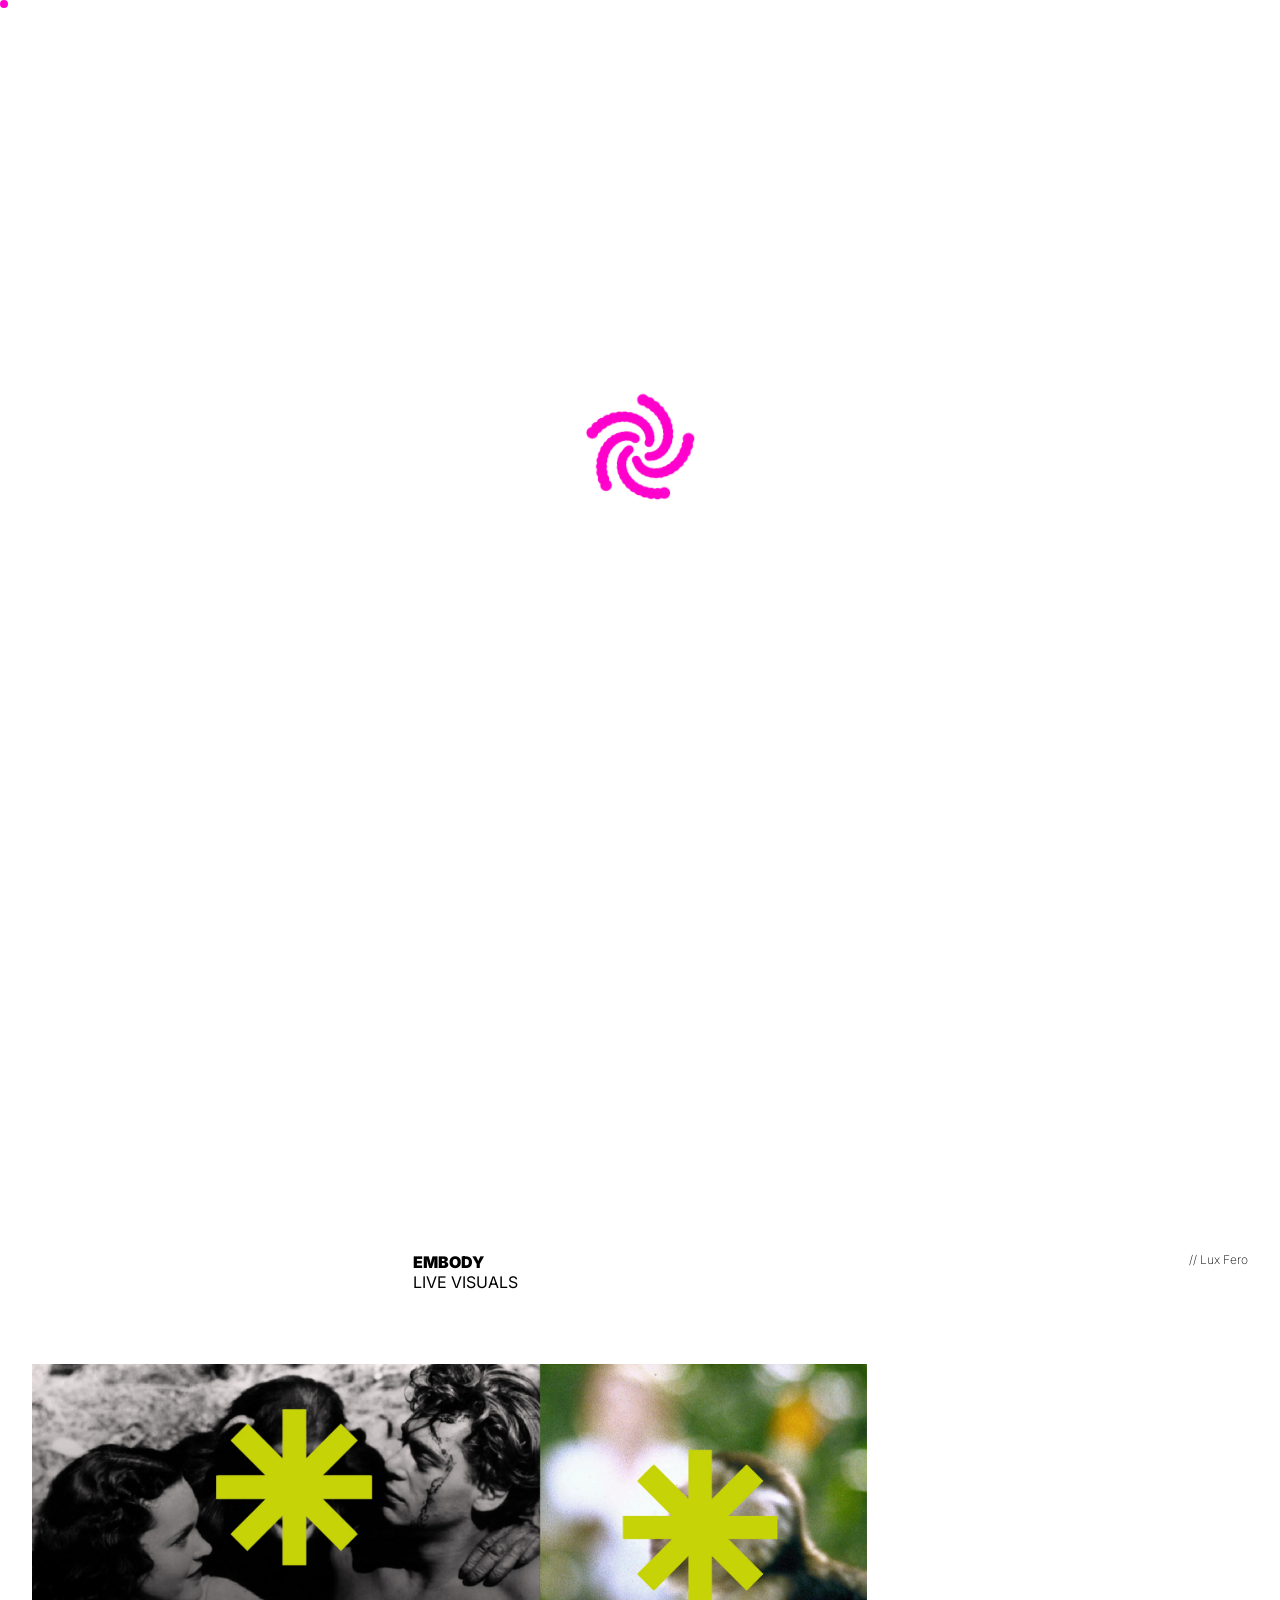
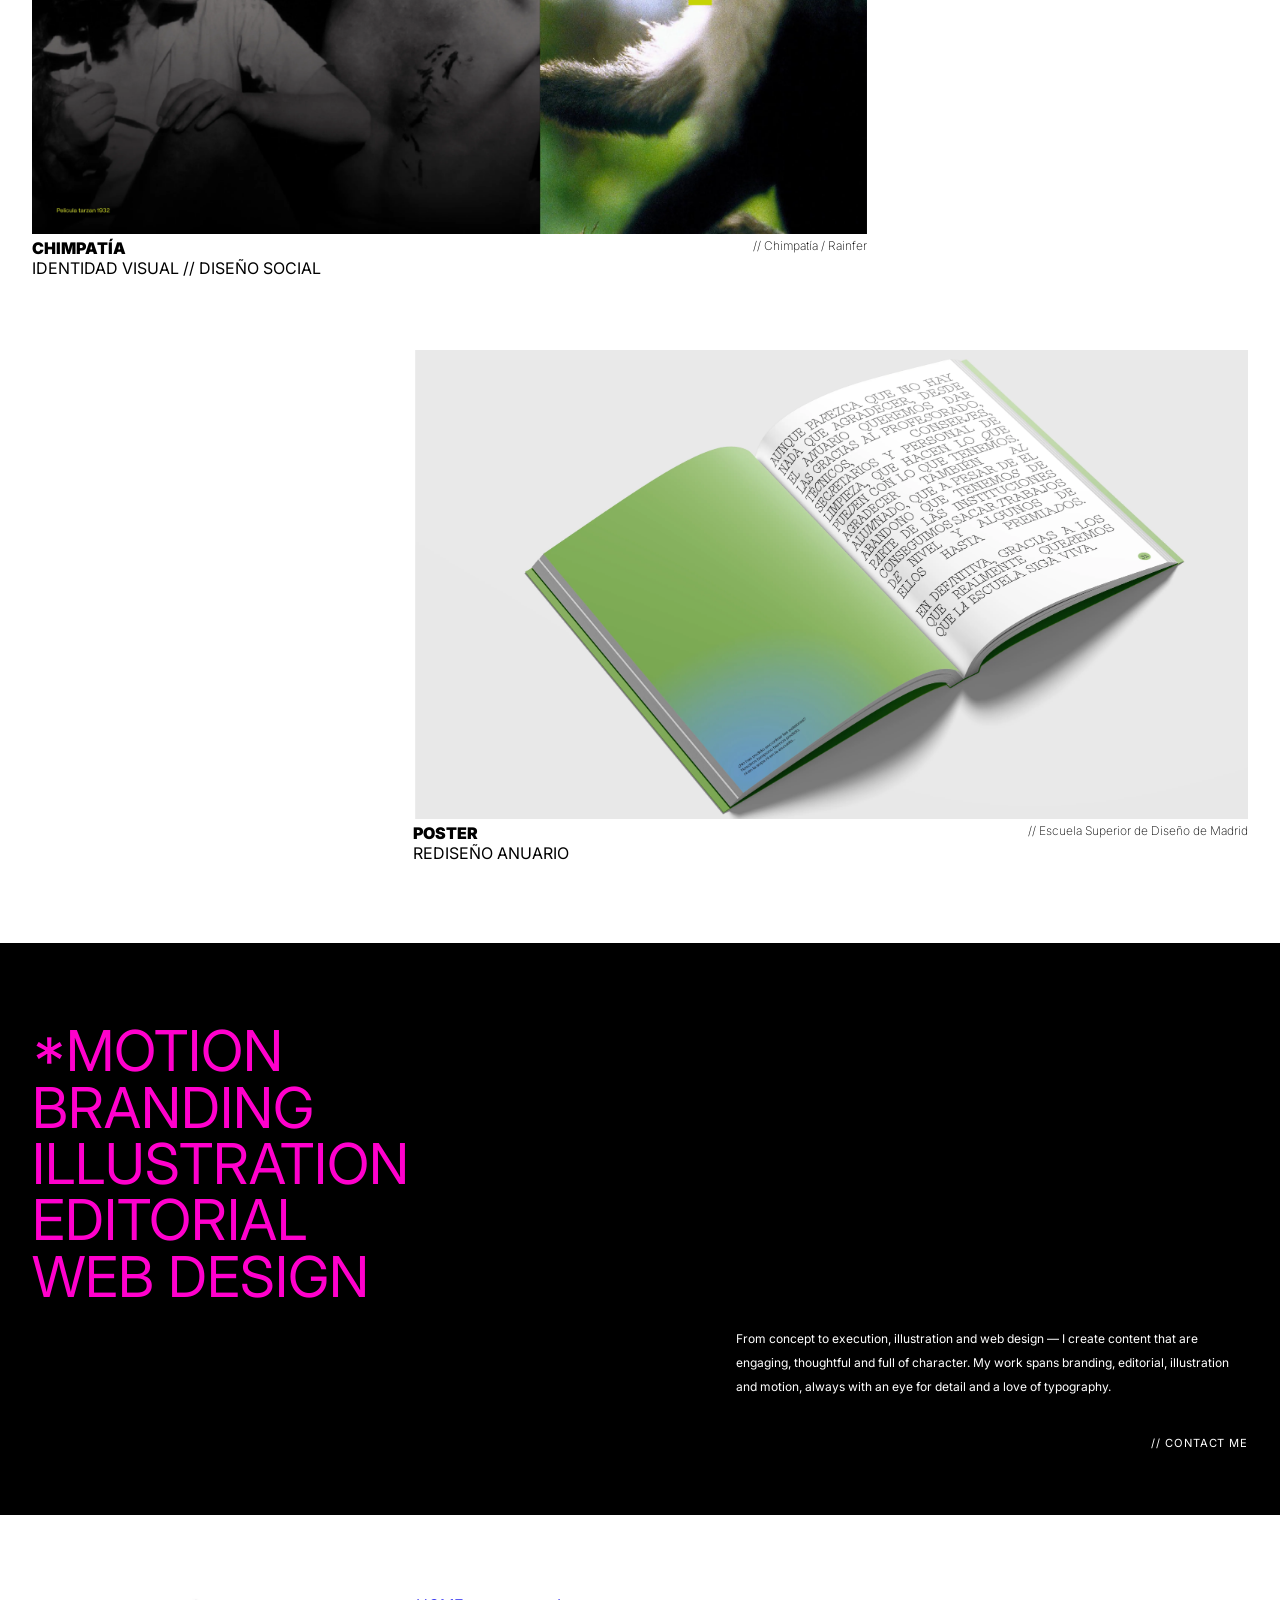
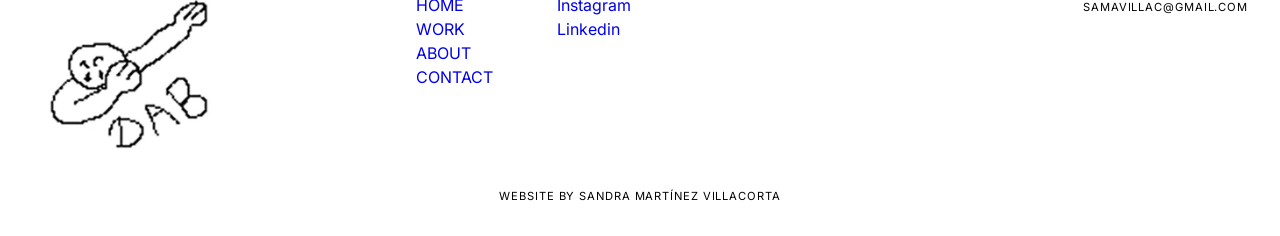
==== commit 918eeee9: "pagina de carga" ====
--- a/index.html
+++ b/index.html
@@ -4,6 +4,7 @@
     <meta charset="UTF-8" />
     <meta name="viewport" content="width=device-width, initial-scale=1.0" />
     <title>Sandra Martínez Villacorta | Kirbyetaer</title>
+    <link rel="icon" type="image/svg+xml" href="assets/images/favicon.svg" />
     <link rel="stylesheet" href="assets/css/main.css" />
     <link rel="preconnect" href="https://fonts.googleapis.com" />
     <link rel="preconnect" href="https://fonts.gstatic.com" crossorigin />
@@ -14,6 +15,12 @@
   </head>
 
   <body>
+    <div class="carga">
+      <div class="cargaMain">
+        <img src="assets/images/favicon.svg" alt="" />
+      </div>
+    </div>
+
     <div class="cursorPunto"></div>
     <div class="cursorLinea"></div>
     <header>
@@ -125,10 +132,7 @@
 
     <div id="rootHome"></div>
     <script src="https://cdn.jsdelivr.net/npm/gsap@3.15/dist/gsap.min.js"></script>
-    <script src="https://cdn.jsdelivr.net/npm/gsap@3.15/dist/Draggable.min.js"></script>
-    <script src="https://cdn.jsdelivr.net/npm/gsap@3.15/dist/MotionPathPlugin.min.js"></script>
     <script src="https://cdn.jsdelivr.net/npm/gsap@3.15/dist/ScrollTrigger.min.js"></script>
-    <script src="https://cdn.jsdelivr.net/npm/gsap@3.15/dist/ScrollToPlugin.min.js"></script>
     <script src="https://cdn.jsdelivr.net/npm/gsap@3.15/dist/ScrambleTextPlugin.min.js"></script>
     <script src="https://cdn.jsdelivr.net/npm/lemonadejs@5/dist/lemonade.min.js"></script>
     <script src="app/js/main.js"></script>
--- a/assets/css/main.css
+++ b/assets/css/main.css
@@ -1 +1 @@
-body{font-family:"Inter",sans-serif;margin:0;padding:0}h1{font-family:"Inter",sans-serif;font-size:clamp(7rem,14vw,13.81581rem);font-style:normal;font-weight:400;line-height:.9;margin:0;padding:0}h2{font-family:"Inter",sans-serif;font-size:3.5rem;font-style:normal;font-weight:400;line-height:3.169rem;margin:0;padding:0}h3{font-family:"Inter",sans-serif;font-size:1rem;font-style:normal;font-weight:900;line-height:normal;margin:0;padding:0}h4{font-family:"Inter",sans-serif;font-size:1rem;font-style:normal;font-weight:400;line-height:normal;margin:0;padding:0}h5{font-family:"Inter",sans-serif;font-size:.75rem;font-style:normal;font-weight:200;line-height:normal;margin:0;padding:0}p{font-family:"Inter",sans-serif;font-size:.75rem;font-style:normal;font-weight:400;line-height:1.5rem;margin:0;padding:0}small{font-family:"Inter",sans-serif;font-size:.7rem;line-height:1rem;text-transform:uppercase;letter-spacing:.08em;margin:0;padding:0}@media(max-width: 800px){h1{font-size:7rem;line-height:1}h2{font-size:2rem;line-height:1.125}h3{font-size:.5rem;line-height:normal}h4{font-size:.5rem;line-height:normal}h5{font-size:.5rem;line-height:normal}p{font-size:.35rem;line-height:1.375rem}small{font-size:.35rem;line-height:normal}}@media(max-width: 350px){h1{font-size:4.75rem;line-height:1}h2{font-size:2rem;line-height:1.125}h3{font-size:.5rem;line-height:normal}h4{font-size:.5rem;line-height:normal}h5{font-size:.5rem;line-height:normal}p{font-size:.5rem;line-height:1.375rem}small{font-size:.4rem;line-height:normal}}@media(max-width: 413px){h1{font-size:18.5vw;line-height:1}h2{font-size:7.5vw;line-height:1.1}h3{font-size:3.2vw}h4{font-size:2.7vw}h5{font-size:2.4vw}p{font-size:3.4vw;line-height:1.6}small{font-size:2.4vw}}.navegacionPrincipal{display:flex;align-items:center;justify-content:space-between;padding:1rem 1rem;position:fixed;top:0;left:0;right:0;z-index:110;margin-top:0}.navegacionPrincipal .paginas{display:flex;justify-content:space-between;padding-right:4.5rem}.navegacionPrincipal .paginas .pagAnex{padding-left:6rem;color:#000}.navegacionPrincipal .paginas .pagAnex:hover{color:#f0c}.navegacionFooter{display:flex;align-items:center;gap:1rem}@media(max-width: 800px){.navegacionPrincipal{position:fixed;background:#fff;height:60px;padding:8px 20px;z-index:110}.navegacionPrincipal .paginas{display:none}}@media(max-width: 350px){.navegacionFooter{flex-direction:column;align-items:flex-start;gap:6px;font-size:15px}}header{position:relative}header .landingHome{position:relative;width:100vw;height:56.72vw;display:flex;justify-content:center;align-items:center}header .landingHome .placeholderRectangulo{position:absolute;inset:0}header .landingHome .textosHero{position:relative;z-index:1;display:flex;flex-direction:column;align-items:flex-end}header .landingHome .textosHero em{font-style:italic}.colorRosa{color:#f0c;font-weight:900}.videoGrandeEntrada{display:block;width:100vw;height:56.72vw}.imagenProyecto{width:65.25vw;aspect-ratio:16/9;height:auto;overflow:hidden}.imagenProyecto img,.imagenProyecto video{width:100%;height:100%;-o-object-fit:cover;object-fit:cover;display:block}.infoProyecto{width:65.25vw;display:flex;justify-content:space-between;align-items:flex-start;padding-top:.25rem;padding-bottom:3rem}.infoProyecto .nombreDescripcion{display:flex;flex-direction:column}.infoProyecto .infoCardNombre{margin:0}.infoProyecto .infoCardDescripcion{margin:0}.infoProyecto .infoCardCliente{margin:0}.seccionUltimos{padding:2rem}.seccionServicios{display:flex;justify-content:space-between;align-items:flex-start;padding:2 2rem;padding-bottom:2rem;background-color:#000}.seccionServicios .columnaServicios{margin:2rem;margin-top:5rem;margin-bottom:5rem}.seccionServicios .columnaServicios .listaServiciosHome{list-style:none;padding:0;margin:0}.seccionServicios .columnaServicios .listaServiciosHome li{font-size:3.52113rem;font-weight:400;line-height:1}.seccionServicios .columnaServicios .listaServiciosHome .destacado{color:#f0c}.seccionServicios .columnaBio{display:flex;flex-direction:column;max-width:40%;margin:2rem;padding-top:22rem;color:#fff}.seccionServicios .columnaBio .enlaceContacto{padding-top:2rem;align-self:flex-end;color:#fff}.estructuraProyectos{display:flex;flex-direction:column;gap:1.5rem}.estructuraProyectos .cardProyecto{position:relative;display:flex;flex-direction:column}.estructuraProyectos .alineadoDerecha{align-self:flex-end}.estructuraProyectos .alineadoIzquierda{align-self:flex-start}.enlaceTitulo{position:relative;z-index:1}.enlaceTitulo::after{content:"";position:absolute;inset:0;z-index:1}@media(max-width: 800px){header .landingHome{height:56.72vw;margin-top:60px}.imagenProyecto{width:100%}.infoProyecto{width:100%}.estructuraProyectos .alineadoDerecha,.estructuraProyectos .alineadoIzquierda{align-self:auto}.seccionServicios{flex-direction:column;padding:52px 2rem}.seccionServicios .columnaServicios{margin:0 0 2rem 0}.seccionServicios .columnaBio{max-width:100%;margin:0;padding-top:2rem;border-top:1px solid #2e2e2e}}@media(max-width: 350px){header .landingHome{height:460px;margin-top:60px}.imagenProyecto{width:100%}.infoProyecto{width:100%}.estructuraProyectos .alineadoDerecha,.estructuraProyectos .alineadoIzquierda{align-self:auto}.seccionUltimos{padding:28px 20px 40px}.seccionServicios{flex-direction:column;padding:52px 20px}.seccionServicios .columnaServicios{margin:0}.seccionServicios .columnaServicios .listaServiciosHome li{font-size:2rem;line-height:1.125}.seccionServicios .columnaBio{max-width:100%;margin:0;padding-top:2rem;border-top:1px solid #2e2e2e}.seccionServicios .columnaBio .enlaceContacto{align-self:flex-start}}@media(max-width: 413px){header .landingHome{height:105vw}.seccionUltimos{padding:6.8vw 4.8vw 9.7vw}.seccionServicios{padding:12.6vw 4.8vw}.seccionServicios .columnaServicios .listaServiciosHome li{font-size:7.7vw}.infoProyecto{flex-wrap:wrap;gap:.25rem}.infoProyecto .infoCardCliente{width:100%}}.seccionWork{padding:2rem;padding-top:var(--alto-nav)}.filtrosWork{display:flex;align-items:center;gap:1rem;padding:2rem 0}.filtroBtn{background:none;border:none;cursor:pointer;font-family:"Inter",sans-serif;font-size:.7rem;letter-spacing:.08em;text-transform:uppercase;padding:0;color:#c8c8c8;font-weight:400}.filtroBtn.filtroActivo{color:#f0c}.filtroBtn:hover{color:#d0d700}.separadorFiltro{color:#c8c8c8;font-size:1rem}.gridWork{display:grid;grid-template-columns:repeat(12, 1fr);gap:1.5rem}.cardWork{display:flex;flex-direction:column}.cardWork--pequena{grid-column:span 4}.cardWork--mediana{grid-column:span 8}.cardWork--grande{grid-column:span 12}.cardWork .infoProyecto{width:100%}.cardWork .imagenWork{width:100%;height:30.56vw;overflow:hidden}.cardWork .imagenWork img,.cardWork .imagenWork video{width:100%;height:100%;-o-object-fit:cover;object-fit:cover;display:block}@media(max-width: 800px){.seccionWork{padding:0 1.5rem 40px;padding-top:var(--alto-nav)}.filtrosWork{overflow-x:auto;flex-wrap:nowrap;-webkit-overflow-scrolling:touch;scrollbar-width:none;padding-bottom:.5rem}.filtrosWork::-webkit-scrollbar{display:none}.gridWork{grid-template-columns:repeat(6, 1fr)}.cardWork--pequena{grid-column:span 6}.cardWork--mediana{grid-column:span 6}.cardWork--grande{grid-column:span 6}.imagenWork{height:auto !important;aspect-ratio:16/9}}@media(max-width: 350px){.seccionWork{padding:0 20px 40px;padding-top:var(--alto-nav)}.filtrosWork{flex-wrap:wrap;gap:.5rem;padding:16px 0}.gridWork{display:flex;flex-direction:column;gap:0}.cardWork{border-top:1px solid #e0e0e0;padding:14px 0}.cardWork .imagenWork{height:auto;aspect-ratio:16/9}}.seccionContact{padding:2rem;padding-top:var(--alto-nav)}.seccionContact .tituloContact{font-family:"Inter",sans-serif;font-size:clamp(3rem,10vw,8rem);font-weight:900;font-style:italic;color:#f0c;margin:0 0 3rem 0;line-height:1}.seccionContact .contenidoContact{display:grid;grid-template-columns:1fr 1fr;gap:4rem;align-items:start}.seccionContact .contenidoContact .textoContact{padding-top:6rem}.seccionContact .contenidoContact .textoContact img{width:clamp(8rem,20vw,14.18706rem);height:auto;aspect-ratio:14.18706/10.5625}.seccionContact .contenidoContact .formularioContact{display:flex;flex-direction:column;gap:2rem}.seccionContact .contenidoContact .formularioContact .etiquetaFormulario{font-family:"Inter",sans-serif;font-size:.7rem;letter-spacing:.08em;text-transform:uppercase;color:#c8c8c8;display:block;margin-bottom:0}.seccionContact .contenidoContact .formularioContact .filaFormulario{display:grid;grid-template-columns:1fr 1fr;gap:2rem}.seccionContact .contenidoContact .formularioContact .campoFormulario{display:flex;flex-direction:column;gap:.5rem}.seccionContact .contenidoContact .formularioContact .campoFormulario label{font-family:"Inter",sans-serif;font-size:.85rem;color:#000}.seccionContact .contenidoContact .formularioContact .campoFormulario input,.seccionContact .contenidoContact .formularioContact .campoFormulario textarea{border:none;border-bottom:1px solid #000;outline:none;font-family:"Inter",sans-serif;font-size:.9rem;padding:.4rem 0;background:rgba(0,0,0,0);resize:none}.seccionContact .contenidoContact .formularioContact .campoFormulario textarea{border:1px solid #000;padding:.75rem;min-height:120px}.seccionContact .contenidoContact .formularioContact .campoServicio{max-width:50%}.seccionContact .contenidoContact .formularioContact .campoServicio .selectWrapper{position:relative;display:flex;align-items:center}.seccionContact .contenidoContact .formularioContact .campoServicio .selectWrapper select{-webkit-appearance:none;-moz-appearance:none;appearance:none;border:none;border-bottom:1px solid #000;background:rgba(0,0,0,0);font-family:"Inter",sans-serif;font-size:.9rem;padding:.4rem 2rem .4rem 0;width:100%;cursor:pointer;outline:none}.seccionContact .contenidoContact .formularioContact .campoServicio .selectWrapper .selectArrow{position:absolute;right:.5rem;pointer-events:none;font-size:1.2rem;color:#000}.seccionContact .contenidoContact .formularioContact .botonEnviar{align-self:flex-end;background-color:#f0c;color:#fff;border:none;border-radius:50px;padding:1rem 2.5rem;font-family:"Inter",sans-serif;font-size:.85rem;font-weight:700;letter-spacing:.05em;cursor:pointer;transition:opacity .2s}.seccionContact .contenidoContact .formularioContact .botonEnviar:hover{opacity:.85}@media(max-width: 800px){.seccionContact{padding:32px 20px 48px;padding-top:calc(var(--alto-nav) + 32px)}.seccionContact .contenidoContact{grid-template-columns:1fr;gap:2rem}.seccionContact .contenidoContact .textoContact{padding-top:0}.seccionContact .formularioContact{gap:1.25rem}.seccionContact .formularioContact .etiquetaFormulario{margin-bottom:0}.seccionContact .formularioContact .campoFormulario{gap:.375rem}.seccionContact .formularioContact .campoFormulario label{font-size:.75rem;color:#c8c8c8}.seccionContact .formularioContact .campoFormulario input{box-sizing:border-box;width:100%;border:1px solid #ccc;height:40px;padding:0 .75rem}.seccionContact .formularioContact .campoFormulario textarea{box-sizing:border-box;width:100%;border:1px solid #ccc;height:120px}.seccionContact .formularioContact .campoServicio{max-width:100%}.seccionContact .formularioContact .campoServicio .selectWrapper{box-sizing:border-box;border:1px solid #ccc;height:40px;padding:0 .75rem}.seccionContact .formularioContact .campoServicio .selectWrapper select{border:none;height:100%;padding:0}.seccionContact .formularioContact .botonEnviar{box-sizing:border-box;align-self:stretch;width:100%;text-align:center;padding:1rem;font-size:.875rem;font-weight:900;letter-spacing:.05em}}@media(max-width: 350px){.seccionContact{padding:32px 20px 48px;padding-top:calc(var(--alto-nav) + 32px)}.seccionContact .contenidoContact{grid-template-columns:1fr;gap:2rem}.seccionContact .contenidoContact .textoContact{padding-top:0}.seccionContact .formularioContact{gap:1.25rem}.seccionContact .formularioContact .etiquetaFormulario{margin-bottom:0}.seccionContact .formularioContact .campoFormulario{gap:.375rem}.seccionContact .formularioContact .campoFormulario label{font-size:.75rem;color:#c8c8c8}.seccionContact .formularioContact .campoFormulario input{border:1px solid #ccc;border-bottom:1px solid #ccc;height:40px;padding:0 .75rem}.seccionContact .formularioContact .campoFormulario textarea{border:1px solid #ccc;height:120px}.seccionContact .formularioContact .campoServicio{max-width:100%}.seccionContact .formularioContact .campoServicio .selectWrapper select{border:none;border-bottom:none;height:40px;padding:0 .75rem}.seccionContact .formularioContact .campoServicio .selectWrapper{border:1px solid #ccc;height:40px;padding:0 .75rem}.seccionContact .formularioContact .botonEnviar{align-self:stretch;width:100%;text-align:center;padding:1rem;font-size:.875rem;font-weight:900;letter-spacing:.05em}}.seccionAbout{padding:0 2rem 0;padding-top:var(--alto-nav)}.seccionAbout .heroAbout{padding-top:0}.seccionAbout .heroAbout .heroAboutFila{display:flex;align-items:center;gap:2rem;justify-content:flex-end;padding-right:19rem}.seccionAbout .heroAbout .heroAboutFila .smileyAbout{width:clamp(100px,15vw,220px);height:auto;padding-right:9rem;fill:#f0c}.seccionAbout .heroAbout .heroAboutFila .tituloAboutNegro{font-family:"Inter",sans-serif;font-size:clamp(4rem,12vw,10rem);font-weight:400;font-style:normal;color:#000;margin:0;line-height:1}.seccionAbout .heroAbout .tituloAboutRosa{font-family:"Inter",sans-serif;font-size:clamp(4rem,12vw,10rem);font-weight:900;font-style:italic;color:#f0c;margin:0;line-height:1;display:flex;justify-content:flex-end}.seccionAbout .bioAbout{display:grid;grid-template-columns:1fr 1fr 1fr;gap:3rem;padding:4rem 0;align-items:flex-start}.seccionAbout .bioAbout .bioColumna .bioEtiqueta{font-family:"Inter",sans-serif;font-size:.7rem;letter-spacing:.08em;text-transform:uppercase;color:#c8c8c8;display:block;margin-bottom:.75rem}.seccionAbout .bioAbout .bioColumna .bioSaludo{font-weight:600;margin:0 0 1rem 0;line-height:1.4}.seccionAbout .bioAbout .bioColumna p{margin:0 0 1rem 0;color:#000;line-height:1.4}.seccionAbout .bioAbout .fotoColumna{display:flex;flex-direction:column;align-items:flex-start;gap:.5rem}.seccionAbout .bioAbout .fotoColumna .etiquetaYo{font-style:italic;color:#f0c;margin:0;font-size:2rem;font-weight:900;font-family:"Inter",sans-serif}.seccionAbout .bioAbout .fotoColumna .fotoYo{width:100%;display:block;-o-object-fit:cover;object-fit:cover;aspect-ratio:82/81}@media(max-width: 800px){.seccionAbout{padding:0 2rem;padding-top:var(--alto-nav)}.seccionAbout .heroAbout .heroAboutFila{padding-right:4rem}.seccionAbout .heroAbout .heroAboutFila .smileyAbout{width:clamp(60px,10vw,120px);padding-right:2rem}.seccionAbout .bioAbout{grid-template-columns:1fr 1fr;gap:2rem}}@media(max-width: 350px){.seccionAbout{padding:0 20px;padding-top:var(--alto-nav)}.seccionAbout .heroAbout{padding:24px 0 8px}.seccionAbout .heroAbout .heroAboutFila{flex-direction:column;align-items:flex-start;justify-content:flex-start;padding-right:0;gap:1rem}.seccionAbout .heroAbout .heroAboutFila .smileyAbout{width:72px;padding-right:0}.seccionAbout .heroAbout .heroAboutFila .tituloAboutNegro{font-size:clamp(4rem,20vw,80px)}.seccionAbout .heroAbout .tituloAboutRosa{justify-content:flex-start;font-size:clamp(4rem,20vw,80px)}.seccionAbout .bioAbout{grid-template-columns:1fr;gap:2rem;padding:16px 0 32px}}.modalOverlay{display:none;position:fixed;top:var(--alto-nav);right:0;bottom:0;left:0;z-index:100;background:#fff;overflow-y:scroll;flex-direction:column}.modalOverlay.modalVisible{display:flex}.modalCerrar{position:sticky;top:0;align-self:flex-end;z-index:115;background:none;border:none;font-size:28px;font-weight:900;line-height:1;padding:.5rem 1rem;cursor:pointer;font-family:"Inter",sans-serif;color:#000}.modalPlaceholder{background:#d9d9d9}.modalHero .modalHeroMedia{width:100%;height:75vh;overflow:hidden}.modalHero .modalHeroMedia img,.modalHero .modalHeroMedia video{width:100%;height:100%;-o-object-fit:cover;object-fit:cover;display:block}.modalHero .modalHeroInfo{padding-top:1rem;padding-left:2rem;padding-right:2rem;overflow:hidden}.modalHero .modalTags{font-family:"Inter",sans-serif;font-size:.65rem;letter-spacing:.1em;text-transform:uppercase;color:#c8c8c8;display:block;margin-bottom:.5rem}.modalHero .modalTitulo{font-family:"Inter",sans-serif;font-size:clamp(3rem,7vw,7rem);font-weight:900;font-style:italic;color:#f0c;margin:0;line-height:1;word-break:break-word;overflow-wrap:break-word;max-width:100%}.modalMeta{display:grid;grid-template-columns:repeat(4, 1fr);gap:2rem;padding:2rem;margin-top:2rem;border-top:1px solid #000;border-bottom:1px solid #000}.modalMeta .modalMetaLabel{font-family:"Inter",sans-serif;font-size:.6rem;letter-spacing:.1em;text-transform:uppercase;color:#c8c8c8;display:block;margin-bottom:.4rem}.modalMeta span{font-family:"Inter",sans-serif;font-size:.85rem;color:#000}.modalSeccion{padding:4rem 2rem 2rem}.modalSeccion .modalLabel{font-family:"Inter",sans-serif;font-size:.6rem;letter-spacing:.1em;text-transform:uppercase;color:#c8c8c8;display:block;margin-bottom:1.5rem}.modalImagenFull{width:100%;height:55vh;overflow:hidden}.modalImagenFull img,.modalImagenFull video{width:100%;height:100%;-o-object-fit:cover;object-fit:cover;display:block}.modalConceptoGrid{display:grid;grid-template-columns:1fr 1fr;gap:4rem;align-items:center}.modalConceptoGrid .modalConceptoImagen{aspect-ratio:4/3;overflow:hidden}.modalConceptoGrid .modalConceptoImagen img,.modalConceptoGrid .modalConceptoImagen video{width:100%;height:100%;-o-object-fit:cover;object-fit:cover;display:block}.modalConceptoGrid .modalConceptoTexto h2{font-family:"Inter",sans-serif;font-size:1.4rem;font-weight:700;margin:0 0 1.5rem;line-height:1.2}.modalConceptoGrid .modalConceptoTexto p{font-family:"Inter",sans-serif;font-size:.9rem;line-height:1.7;color:#c8c8c8;margin:0}.modalConceptoGrid .modalConceptoTexto .modalAsterisco{color:#f0c;font-size:1.5rem;display:block;margin-top:1.5rem}.modalCita{display:grid;grid-template-columns:1fr 1fr;gap:4rem;align-items:center;padding:5rem 2rem}.modalCita .modalCitaTexto{font-family:"Inter",sans-serif;font-size:clamp(1.8rem,4vw,3rem);font-weight:900;line-height:1.1;margin:0}.modalCita .modalCitaApoyo{font-family:"Inter",sans-serif;font-size:.85rem;line-height:1.7;color:#c8c8c8;margin:0}.modalProceso{display:grid;grid-template-columns:1fr 1fr;gap:4rem;align-items:center;padding:2rem}.modalProceso .modalProcesoTexto h3{font-family:"Inter",sans-serif;font-size:1.3rem;font-weight:700;margin:0 0 1rem;line-height:1.2}.modalProceso .modalProcesoTexto p{font-family:"Inter",sans-serif;font-size:.85rem;line-height:1.7;color:#c8c8c8;margin:0}.modalProceso .modalProcesoImagen{aspect-ratio:4/3;overflow:hidden}.modalProceso .modalProcesoImagen img,.modalProceso .modalProcesoImagen video{width:100%;height:100%;-o-object-fit:cover;object-fit:cover;display:block}.modalGaleriaGrid{display:grid;grid-template-columns:repeat(3, 1fr);gap:1rem}.modalGaleriaGrid .modalGaleriaItem{aspect-ratio:4/3;overflow:hidden}.modalGaleriaGrid .modalGaleriaItem img,.modalGaleriaGrid .modalGaleriaItem video{width:100%;height:100%;-o-object-fit:cover;object-fit:cover;display:block}@media(max-width: 800px){.modalHeroMedia{height:auto}.modalHeroMedia img,.modalHeroMedia video{height:auto;-o-object-fit:unset;object-fit:unset}.modalImagenFull{height:auto}.modalImagenFull img,.modalImagenFull video{height:auto;-o-object-fit:unset;object-fit:unset}.modalConceptoImagen,.modalProcesoImagen,.modalGaleriaItem{aspect-ratio:unset;height:auto}.modalConceptoImagen img,.modalConceptoImagen video,.modalProcesoImagen img,.modalProcesoImagen video,.modalGaleriaItem img,.modalGaleriaItem video{height:auto;-o-object-fit:unset;object-fit:unset}.modalMeta{grid-template-columns:1fr 1fr}.modalMeta .modalMetaItem:nth-child(n+3){grid-column:span 2}.modalConceptoGrid{grid-template-columns:1fr;gap:2rem}.modalCita{grid-template-columns:1fr;gap:2rem}.modalProceso{grid-template-columns:1fr;gap:2rem}.modalGaleriaGrid{grid-template-columns:1fr 1fr}}@media(max-width: 350px){.modalHero .modalHeroMedia{height:auto}.modalHero .modalHeroMedia img,.modalHero .modalHeroMedia video{height:auto;-o-object-fit:unset;object-fit:unset}.modalHero .modalHeroInfo{padding-left:20px;padding-right:20px}.modalHero .modalTitulo{font-size:clamp(2rem,12vw,3.5rem)}.modalMeta{grid-template-columns:1fr 1fr}.modalMeta .modalMetaItem:nth-child(n+3){grid-column:span 2}.modalSeccion{padding:20px 20px 16px}.modalConceptoGrid{grid-template-columns:1fr;gap:1.5rem}.modalCita{grid-template-columns:1fr;gap:1.5rem;padding:2rem 20px}.modalProceso{grid-template-columns:1fr;gap:1.5rem;padding:20px}.modalGaleriaGrid{grid-template-columns:1fr 1fr;gap:8px}.modalSiguiente{padding:24px 20px 48px}.modalSiguiente .modalSiguienteTitulo{font-size:clamp(2rem,11vw,44px)}}.modalSiguiente{padding:4rem 2rem 6rem;border-top:1px solid #000}.modalSiguiente .modalMetaLabel{font-family:"Inter",sans-serif;font-size:.6rem;letter-spacing:.1em;text-transform:uppercase;color:#c8c8c8;display:block;margin-bottom:.5rem}.modalSiguiente .modalSiguienteTitulo{font-family:"Inter",sans-serif;font-size:clamp(2.5rem,6vw,5rem);font-weight:900;margin:0;line-height:1;cursor:pointer}.modalGaleriaItem img{cursor:zoom-in}.galeriaLightbox{display:none;position:fixed;inset:0;z-index:300;background:rgba(0,0,0,.92);align-items:center;justify-content:center;cursor:zoom-out}.galeriaLightbox.galeriaLightboxVisible{display:flex}.galeriaLightbox .galeriaLightboxImg{max-width:90vw;max-height:90vh;-o-object-fit:contain;object-fit:contain;display:block}body{cursor:none}:root{--alto-nav: 6.5rem}@media(max-width: 800px){:root{--alto-nav: 60px}}@media(max-width: 350px){:root{--alto-nav: 60px}}*,*::before,*::after{box-sizing:border-box}html,body{margin:0;padding:0;overflow-x:hidden}a{text-decoration:none}.imagenLogo{max-height:67px;max-width:67px}@media(max-width: 800px){.imagenLogo{max-height:47px;max-width:47px}}.menuHamburguesa{display:none;flex-direction:column;justify-content:space-between;width:26px;height:18px;background:none;border:none;cursor:pointer;padding:0}.menuHamburguesa span{display:block;width:100%;height:2px;background:#000}@media(max-width: 800px){.menuHamburguesa{display:flex}}.menuMovilOverlay{display:none;position:fixed;inset:0;z-index:200;background:#fff;flex-direction:column;overflow-y:auto}.menuMovilOverlay.menuMovilVisible{display:flex}.menuMovilOverlay .menuMovilCabecera{display:flex;align-items:center;justify-content:space-between;padding:8px 20px;height:60px;flex-shrink:0}.menuMovilOverlay .menuMovilCerrar{background:none;border:none;font-family:"Inter",sans-serif;font-size:28px;font-weight:900;color:#000;cursor:pointer;padding:0;line-height:1}.menuMovilOverlay .menuMovilSeparador{border:none;border-top:1px solid #d9d9d9;margin:0;flex-shrink:0}.menuMovilOverlay .menuMovilCuerpo{padding:28px 20px 0;position:relative;flex:1;display:flex;flex-direction:column}.menuMovilOverlay .menuMovilEtiqueta{font-family:"Inter",sans-serif;font-size:10px;letter-spacing:.1em;text-transform:uppercase;color:#999;margin:0 0 16px}.menuMovilOverlay .menuMovilNav{display:flex;flex-direction:column}.menuMovilOverlay .menuMovilEnlace{font-family:"Inter",sans-serif;font-size:58.304px;font-weight:900;color:#000;line-height:1.055;text-decoration:none}.menuMovilOverlay .menuMovilEnlace.menuMovilActivo{color:#f0c}.menuMovilOverlay .menuMovilEnlaceContact{font-style:italic}.menuMovilOverlay .menuMovilAsterisco{font-family:"Inter",sans-serif;font-size:120px;font-weight:900;color:#f0c;line-height:1;margin:0;align-self:flex-end;margin-top:auto;padding-bottom:1rem}.menuMovilOverlay .menuMovilServicios{margin-top:2rem}.menuMovilOverlay .menuMovilServicios p{font-family:"Inter",sans-serif;font-size:13px;color:#999;line-height:18px;margin:0}.menuMovilOverlay .menuMovilPie{padding:0 20px 20px;flex-shrink:0}.menuMovilOverlay .menuMovilPieContenido{display:flex;justify-content:space-between;align-items:center;padding:12px 0}.menuMovilOverlay .menuMovilRedes{display:flex;flex-direction:column;gap:4px}.menuMovilOverlay .menuMovilRedes a{font-family:"Inter",sans-serif;font-size:12px;color:#000;text-decoration:none}.menuMovilOverlay .menuMovilEmailPie{font-family:"Inter",sans-serif;font-size:11px;color:#999;margin:0;text-align:right}.menuMovilOverlay .menuMovilCreditos{font-family:"Inter",sans-serif;font-size:9px;color:#bfbfbf;margin:8px 0 0;text-transform:uppercase;letter-spacing:.05em}.footerGeneral{padding:2rem;padding-top:5rem}.footerGeneral .bloqueFooter{display:flex;align-items:flex-start;gap:4rem}.footerGeneral .bloqueFooter .logoFooter{padding-right:clamp(2rem,10vw,20rem)}.footerGeneral .bloqueFooter .logoFooter img{width:clamp(5rem,15vw,20rem);height:auto}.footerGeneral .bloqueFooter .navegacionFooter{display:flex;flex-direction:column;gap:.25rem;align-items:start}.footerGeneral .bloqueFooter .redesSociales{display:flex;flex-direction:column;gap:.25rem;align-items:start}.footerGeneral .bloqueFooter .emailFooter{margin-left:auto}.footerGeneral .creditosFooter{display:flex;margin-top:2rem;justify-content:center;align-items:center;align-self:center}@media(max-width: 800px){.footerGeneral{padding:2.25rem 1.25rem}.footerGeneral .bloqueFooter{flex-wrap:wrap;gap:1.25rem 0;align-items:flex-start}.footerGeneral .bloqueFooter .logoFooter{width:100%;padding-right:0}.footerGeneral .bloqueFooter .logoFooter img{width:clamp(5rem,10vw,7rem);height:auto}.footerGeneral .bloqueFooter .navegacionFooter{flex:1;flex-direction:column;align-items:flex-start;gap:.375rem;font-size:.9375rem}.footerGeneral .bloqueFooter .redesSociales{flex-direction:column;gap:.375rem;align-items:flex-start;font-size:.75rem}.footerGeneral .bloqueFooter .emailFooter{width:100%;margin-left:0}.footerGeneral .bloqueFooter .emailFooter small{font-size:.75rem;text-transform:none;letter-spacing:0}.footerGeneral .creditosFooter{margin-top:1.25rem;justify-content:flex-start}}@media(max-width: 350px){.footerGeneral{padding:2.25rem 2.25rem 2.25rem 1.25rem}.footerGeneral .bloqueFooter{flex-wrap:wrap;gap:1.25rem 0;align-items:flex-start}.footerGeneral .bloqueFooter .logoFooter{width:100%;padding-right:0}.footerGeneral .bloqueFooter .logoFooter img{width:clamp(5rem,26vw,7rem);height:auto}.footerGeneral .bloqueFooter .navegacionFooter{flex:1;flex-direction:column;align-items:flex-start;gap:.375rem;font-size:.9375rem}.footerGeneral .bloqueFooter .redesSociales{flex-direction:column;gap:.375rem;align-items:flex-start;font-size:.75rem}.footerGeneral .bloqueFooter .emailFooter{width:100%;margin-left:0}.footerGeneral .bloqueFooter .emailFooter small{font-size:.75rem;text-transform:none;letter-spacing:0}.footerGeneral .creditosFooter{margin-top:1.25rem;justify-content:flex-start}}@media(max-width: 413px){.footerGeneral .bloqueFooter .navegacionFooter{font-size:3.6vw}.footerGeneral .bloqueFooter .redesSociales{font-size:2.9vw}.footerGeneral .bloqueFooter .emailFooter small{font-size:2.9vw}.footerGeneral .creditosFooter{font-size:2.4vw}}/*# sourceMappingURL=main.css.map */+body{font-family:"Inter",sans-serif;margin:0;padding:0}h1{font-family:"Inter",sans-serif;font-size:clamp(7rem,14vw,13.81581rem);font-style:normal;font-weight:400;line-height:.9;margin:0;padding:0}h2{font-family:"Inter",sans-serif;font-size:3.5rem;font-style:normal;font-weight:400;line-height:3.169rem;margin:0;padding:0}h3{font-family:"Inter",sans-serif;font-size:1rem;font-style:normal;font-weight:900;line-height:normal;margin:0;padding:0}h4{font-family:"Inter",sans-serif;font-size:1rem;font-style:normal;font-weight:400;line-height:normal;margin:0;padding:0}h5{font-family:"Inter",sans-serif;font-size:.75rem;font-style:normal;font-weight:200;line-height:normal;margin:0;padding:0}p{font-family:"Inter",sans-serif;font-size:.75rem;font-style:normal;font-weight:400;line-height:1.5rem;margin:0;padding:0}small{font-family:"Inter",sans-serif;font-size:.7rem;line-height:1rem;text-transform:uppercase;letter-spacing:.08em;margin:0;padding:0}@media(max-width: 800px){h1{font-size:7rem;line-height:1}h2{font-size:2rem;line-height:1.125}h3{font-size:.5rem;line-height:normal}h4{font-size:.5rem;line-height:normal}h5{font-size:.5rem;line-height:normal}p{font-size:.35rem;line-height:1.375rem}small{font-size:.35rem;line-height:normal}}@media(max-width: 350px){h1{font-size:4.75rem;line-height:1}h2{font-size:2rem;line-height:1.125}h3{font-size:.5rem;line-height:normal}h4{font-size:.5rem;line-height:normal}h5{font-size:.5rem;line-height:normal}p{font-size:.5rem;line-height:1.375rem}small{font-size:.4rem;line-height:normal}}@media(max-width: 413px){h1{font-size:18.5vw;line-height:1}h2{font-size:7.5vw;line-height:1.1}h3{font-size:3.2vw}h4{font-size:2.7vw}h5{font-size:2.4vw}p{font-size:3.4vw;line-height:1.6}small{font-size:2.4vw}}.navegacionPrincipal{display:flex;align-items:center;justify-content:space-between;padding:1rem 1rem;position:fixed;top:0;left:0;right:0;z-index:110;margin-top:0}.navegacionPrincipal .paginas{display:flex;justify-content:space-between;padding-right:4.5rem}.navegacionPrincipal .paginas .pagAnex{padding-left:6rem;color:#000}.navegacionPrincipal .paginas .pagAnex:hover{color:#f0c}.navegacionFooter{display:flex;align-items:center;gap:1rem}@media(max-width: 800px){.navegacionPrincipal{position:fixed;background:#fff;height:60px;padding:8px 20px;z-index:110}.navegacionPrincipal .paginas{display:none}}@media(max-width: 350px){.navegacionFooter{flex-direction:column;align-items:flex-start;gap:6px;font-size:15px}}header{position:relative}header .landingHome{position:relative;width:100vw;height:56.72vw;display:flex;justify-content:center;align-items:center}header .landingHome .placeholderRectangulo{position:absolute;inset:0}header .landingHome .textosHero{position:relative;z-index:1;display:flex;flex-direction:column;align-items:flex-end}header .landingHome .textosHero em{font-style:italic}.colorRosa{color:#f0c;font-weight:900}.videoGrandeEntrada{display:block;width:100vw;height:56.72vw}.imagenProyecto{width:65.25vw;aspect-ratio:16/9;height:auto;overflow:hidden}.imagenProyecto img,.imagenProyecto video{width:100%;height:100%;-o-object-fit:cover;object-fit:cover;display:block}.infoProyecto{width:65.25vw;display:flex;justify-content:space-between;align-items:flex-start;padding-top:.25rem;padding-bottom:3rem}.infoProyecto .nombreDescripcion{display:flex;flex-direction:column}.infoProyecto .infoCardNombre{margin:0}.infoProyecto .infoCardDescripcion{margin:0}.infoProyecto .infoCardCliente{margin:0}.seccionUltimos{padding:2rem}.seccionServicios{display:flex;justify-content:space-between;align-items:flex-start;padding:2 2rem;padding-bottom:2rem;background-color:#000}.seccionServicios .columnaServicios{margin:2rem;margin-top:5rem;margin-bottom:5rem}.seccionServicios .columnaServicios .listaServiciosHome{list-style:none;padding:0;margin:0}.seccionServicios .columnaServicios .listaServiciosHome li{font-size:3.52113rem;font-weight:400;line-height:1}.seccionServicios .columnaServicios .listaServiciosHome .destacado{color:#f0c}.seccionServicios .columnaBio{display:flex;flex-direction:column;max-width:40%;margin:2rem;padding-top:22rem;color:#fff}.seccionServicios .columnaBio .enlaceContacto{padding-top:2rem;align-self:flex-end;color:#fff}.estructuraProyectos{display:flex;flex-direction:column;gap:1.5rem}.estructuraProyectos .cardProyecto{position:relative;display:flex;flex-direction:column}.estructuraProyectos .alineadoDerecha{align-self:flex-end}.estructuraProyectos .alineadoIzquierda{align-self:flex-start}.enlaceTitulo{position:relative;z-index:1}.enlaceTitulo::after{content:"";position:absolute;inset:0;z-index:1}@media(max-width: 800px){header .landingHome{height:56.72vw;margin-top:60px}.imagenProyecto{width:100%}.infoProyecto{width:100%}.estructuraProyectos .alineadoDerecha,.estructuraProyectos .alineadoIzquierda{align-self:auto}.seccionServicios{flex-direction:column;padding:52px 2rem}.seccionServicios .columnaServicios{margin:0 0 2rem 0}.seccionServicios .columnaBio{max-width:100%;margin:0;padding-top:2rem;border-top:1px solid #2e2e2e}}@media(max-width: 350px){header .landingHome{height:460px;margin-top:60px}.imagenProyecto{width:100%}.infoProyecto{width:100%}.estructuraProyectos .alineadoDerecha,.estructuraProyectos .alineadoIzquierda{align-self:auto}.seccionUltimos{padding:28px 20px 40px}.seccionServicios{flex-direction:column;padding:52px 20px}.seccionServicios .columnaServicios{margin:0}.seccionServicios .columnaServicios .listaServiciosHome li{font-size:2rem;line-height:1.125}.seccionServicios .columnaBio{max-width:100%;margin:0;padding-top:2rem;border-top:1px solid #2e2e2e}.seccionServicios .columnaBio .enlaceContacto{align-self:flex-start}}@media(max-width: 413px){header .landingHome{height:105vw}.seccionUltimos{padding:6.8vw 4.8vw 9.7vw}.seccionServicios{padding:12.6vw 4.8vw}.seccionServicios .columnaServicios .listaServiciosHome li{font-size:7.7vw}.infoProyecto{flex-wrap:wrap;gap:.25rem}.infoProyecto .infoCardCliente{width:100%}}.seccionWork{padding:2rem;padding-top:var(--alto-nav)}.filtrosWork{display:flex;align-items:center;gap:1rem;padding:2rem 0}.filtroBtn{background:none;border:none;cursor:pointer;font-family:"Inter",sans-serif;font-size:.7rem;letter-spacing:.08em;text-transform:uppercase;padding:0;color:#c8c8c8;font-weight:400}.filtroBtn.filtroActivo{color:#f0c}.filtroBtn:hover{color:#d0d700}.separadorFiltro{color:#c8c8c8;font-size:1rem}.gridWork{display:grid;grid-template-columns:repeat(12, 1fr);gap:1.5rem}.cardWork{display:flex;flex-direction:column}.cardWork--pequena{grid-column:span 4}.cardWork--mediana{grid-column:span 8}.cardWork--grande{grid-column:span 12}.cardWork .infoProyecto{width:100%}.cardWork .imagenWork{width:100%;height:30.56vw;overflow:hidden}.cardWork .imagenWork img,.cardWork .imagenWork video{width:100%;height:100%;-o-object-fit:cover;object-fit:cover;display:block}@media(max-width: 800px){.seccionWork{padding:0 1.5rem 40px;padding-top:var(--alto-nav)}.filtrosWork{overflow-x:auto;flex-wrap:nowrap;-webkit-overflow-scrolling:touch;scrollbar-width:none;padding-bottom:.5rem}.filtrosWork::-webkit-scrollbar{display:none}.gridWork{grid-template-columns:repeat(6, 1fr)}.cardWork--pequena{grid-column:span 6}.cardWork--mediana{grid-column:span 6}.cardWork--grande{grid-column:span 6}.imagenWork{height:auto !important;aspect-ratio:16/9}}@media(max-width: 350px){.seccionWork{padding:0 20px 40px;padding-top:var(--alto-nav)}.filtrosWork{flex-wrap:wrap;gap:.5rem;padding:16px 0}.gridWork{display:flex;flex-direction:column;gap:0}.cardWork{border-top:1px solid #e0e0e0;padding:14px 0}.cardWork .imagenWork{height:auto;aspect-ratio:16/9}}.seccionContact{padding:2rem;padding-top:var(--alto-nav)}.seccionContact .tituloContact{font-family:"Inter",sans-serif;font-size:clamp(3rem,10vw,8rem);font-weight:900;font-style:italic;color:#f0c;margin:0 0 3rem 0;line-height:1}.seccionContact .contenidoContact{display:grid;grid-template-columns:1fr 1fr;gap:4rem;align-items:start}.seccionContact .contenidoContact .textoContact{padding-top:6rem}.seccionContact .contenidoContact .textoContact img{width:clamp(8rem,20vw,14.18706rem);height:auto;aspect-ratio:14.18706/10.5625}.seccionContact .contenidoContact .formularioContact{display:flex;flex-direction:column;gap:2rem}.seccionContact .contenidoContact .formularioContact .etiquetaFormulario{font-family:"Inter",sans-serif;font-size:.7rem;letter-spacing:.08em;text-transform:uppercase;color:#c8c8c8;display:block;margin-bottom:0}.seccionContact .contenidoContact .formularioContact .filaFormulario{display:grid;grid-template-columns:1fr 1fr;gap:2rem}.seccionContact .contenidoContact .formularioContact .campoFormulario{display:flex;flex-direction:column;gap:.5rem}.seccionContact .contenidoContact .formularioContact .campoFormulario label{font-family:"Inter",sans-serif;font-size:.85rem;color:#000}.seccionContact .contenidoContact .formularioContact .campoFormulario input,.seccionContact .contenidoContact .formularioContact .campoFormulario textarea{border:none;border-bottom:1px solid #000;outline:none;font-family:"Inter",sans-serif;font-size:.9rem;padding:.4rem 0;background:rgba(0,0,0,0);resize:none}.seccionContact .contenidoContact .formularioContact .campoFormulario textarea{border:1px solid #000;padding:.75rem;min-height:120px}.seccionContact .contenidoContact .formularioContact .campoServicio{max-width:50%}.seccionContact .contenidoContact .formularioContact .campoServicio .selectWrapper{position:relative;display:flex;align-items:center}.seccionContact .contenidoContact .formularioContact .campoServicio .selectWrapper select{-webkit-appearance:none;-moz-appearance:none;appearance:none;border:none;border-bottom:1px solid #000;background:rgba(0,0,0,0);font-family:"Inter",sans-serif;font-size:.9rem;padding:.4rem 2rem .4rem 0;width:100%;cursor:pointer;outline:none}.seccionContact .contenidoContact .formularioContact .campoServicio .selectWrapper .selectArrow{position:absolute;right:.5rem;pointer-events:none;font-size:1.2rem;color:#000}.seccionContact .contenidoContact .formularioContact .botonEnviar{align-self:flex-end;background-color:#f0c;color:#fff;border:none;border-radius:50px;padding:1rem 2.5rem;font-family:"Inter",sans-serif;font-size:.85rem;font-weight:700;letter-spacing:.05em;cursor:pointer;transition:opacity .2s}.seccionContact .contenidoContact .formularioContact .botonEnviar:hover{opacity:.85}@media(max-width: 800px){.seccionContact{padding:32px 20px 48px;padding-top:calc(var(--alto-nav) + 32px)}.seccionContact .contenidoContact{grid-template-columns:1fr;gap:2rem}.seccionContact .contenidoContact .textoContact{padding-top:0}.seccionContact .formularioContact{gap:1.25rem}.seccionContact .formularioContact .etiquetaFormulario{margin-bottom:0}.seccionContact .formularioContact .campoFormulario{gap:.375rem}.seccionContact .formularioContact .campoFormulario label{font-size:.75rem;color:#c8c8c8}.seccionContact .formularioContact .campoFormulario input{box-sizing:border-box;width:100%;border:1px solid #c8c8c8;height:40px;padding:0 .75rem}.seccionContact .formularioContact .campoFormulario textarea{box-sizing:border-box;width:100%;border:1px solid #c8c8c8;height:120px}.seccionContact .formularioContact .campoServicio{max-width:100%}.seccionContact .formularioContact .campoServicio .selectWrapper{box-sizing:border-box;border:1px solid #c8c8c8;height:40px;padding:0 .75rem}.seccionContact .formularioContact .campoServicio .selectWrapper select{border:none;height:100%;padding:0}.seccionContact .formularioContact .botonEnviar{box-sizing:border-box;align-self:stretch;width:100%;text-align:center;padding:1rem;font-size:.875rem;font-weight:900;letter-spacing:.05em}}@media(max-width: 350px){.seccionContact{padding:32px 20px 48px;padding-top:calc(var(--alto-nav) + 32px)}.seccionContact .contenidoContact{grid-template-columns:1fr;gap:2rem}.seccionContact .contenidoContact .textoContact{padding-top:0}.seccionContact .formularioContact{gap:1.25rem}.seccionContact .formularioContact .etiquetaFormulario{margin-bottom:0}.seccionContact .formularioContact .campoFormulario{gap:.375rem}.seccionContact .formularioContact .campoFormulario label{font-size:.75rem;color:#c8c8c8}.seccionContact .formularioContact .campoFormulario input{border:1px solid #c8c8c8;border-bottom:1px solid #c8c8c8;height:40px;padding:0 .75rem}.seccionContact .formularioContact .campoFormulario textarea{border:1px solid #c8c8c8;height:120px}.seccionContact .formularioContact .campoServicio{max-width:100%}.seccionContact .formularioContact .campoServicio .selectWrapper select{border:none;border-bottom:none;height:40px;padding:0 .75rem}.seccionContact .formularioContact .campoServicio .selectWrapper{border:1px solid #c8c8c8;height:40px;padding:0 .75rem}.seccionContact .formularioContact .botonEnviar{align-self:stretch;width:100%;text-align:center;padding:1rem;font-size:.875rem;font-weight:900;letter-spacing:.05em}}.seccionAbout{padding:0 2rem 0;padding-top:var(--alto-nav)}.seccionAbout .heroAbout{padding-top:0}.seccionAbout .heroAbout .heroAboutFila{display:flex;align-items:center;gap:2rem;justify-content:flex-end;padding-right:19rem}.seccionAbout .heroAbout .heroAboutFila .smileyAbout{width:clamp(100px,15vw,220px);height:auto;padding-right:9rem;fill:#f0c}.seccionAbout .heroAbout .heroAboutFila .tituloAboutNegro{font-family:"Inter",sans-serif;font-size:clamp(4rem,12vw,10rem);font-weight:400;font-style:normal;color:#000;margin:0;line-height:1}.seccionAbout .heroAbout .tituloAboutRosa{font-family:"Inter",sans-serif;font-size:clamp(4rem,12vw,10rem);font-weight:900;font-style:italic;color:#f0c;margin:0;line-height:1;display:flex;justify-content:flex-end}.seccionAbout .bioAbout{display:grid;grid-template-columns:1fr 1fr 1fr;gap:3rem;padding:4rem 0;align-items:flex-start}.seccionAbout .bioAbout .bioColumna .bioEtiqueta{font-family:"Inter",sans-serif;font-size:.7rem;letter-spacing:.08em;text-transform:uppercase;color:#c8c8c8;display:block;margin-bottom:.75rem}.seccionAbout .bioAbout .bioColumna .bioSaludo{font-weight:600;margin:0 0 1rem 0;line-height:1.4}.seccionAbout .bioAbout .bioColumna p{margin:0 0 1rem 0;color:#000;line-height:1.4}.seccionAbout .bioAbout .fotoColumna{display:flex;flex-direction:column;align-items:flex-start;gap:.5rem}.seccionAbout .bioAbout .fotoColumna .etiquetaYo{font-style:italic;color:#f0c;margin:0;font-size:2rem;font-weight:900;font-family:"Inter",sans-serif}.seccionAbout .bioAbout .fotoColumna .fotoYo{width:100%;display:block;-o-object-fit:cover;object-fit:cover;aspect-ratio:82/81}@media(max-width: 800px){.seccionAbout{padding:0 2rem;padding-top:var(--alto-nav)}.seccionAbout .heroAbout .heroAboutFila{padding-right:4rem}.seccionAbout .heroAbout .heroAboutFila .smileyAbout{width:clamp(60px,10vw,120px);padding-right:2rem}.seccionAbout .bioAbout{grid-template-columns:1fr 1fr;gap:2rem}}@media(max-width: 350px){.seccionAbout{padding:0 20px;padding-top:var(--alto-nav)}.seccionAbout .heroAbout{padding:24px 0 8px}.seccionAbout .heroAbout .heroAboutFila{flex-direction:column;align-items:flex-start;justify-content:flex-start;padding-right:0;gap:1rem}.seccionAbout .heroAbout .heroAboutFila .smileyAbout{width:72px;padding-right:0}.seccionAbout .heroAbout .heroAboutFila .tituloAboutNegro{font-size:clamp(4rem,20vw,80px)}.seccionAbout .heroAbout .tituloAboutRosa{justify-content:flex-start;font-size:clamp(4rem,20vw,80px)}.seccionAbout .bioAbout{grid-template-columns:1fr;gap:2rem;padding:16px 0 32px}}.modalSuperposicion{display:none;position:fixed;top:0;right:0;bottom:0;left:0;z-index:100;background:#fff;overflow-y:scroll;flex-direction:column}.modalSuperposicion.modalVisible{display:flex}.modalCerrar{position:fixed;top:var(--alto-nav);align-self:flex-end;z-index:115;background:none;border:none;font-size:28px;font-weight:900;line-height:1;padding:.5rem 1rem;cursor:pointer;font-family:"Inter",sans-serif;color:#000}.modalVacio{background:#d9d9d9}.modalPortada .modalPortadaMedio{width:100%;height:100vh;overflow:hidden}.modalPortada .modalPortadaMedio img,.modalPortada .modalPortadaMedio video{width:100%;height:100%;-o-object-fit:cover;object-fit:cover;display:block}.modalPortada .modalPortadaInfo{padding-top:1rem;padding-left:2rem;padding-right:2rem;overflow:hidden}.modalPortada .modalEtiquetas{font-family:"Inter",sans-serif;font-size:.65rem;letter-spacing:.1em;text-transform:uppercase;color:#c8c8c8;display:block;margin-bottom:.5rem}.modalPortada .modalTitulo{font-family:"Inter",sans-serif;font-size:clamp(3rem,7vw,7rem);font-weight:900;font-style:italic;color:#f0c;margin:0;line-height:1;word-break:break-word;overflow-wrap:break-word;max-width:100%}.modalInfoBasica{display:grid;grid-template-columns:repeat(4, 1fr);gap:2rem;padding:2rem;margin-top:2rem;border-top:1px solid #000;border-bottom:1px solid #000}.modalInfoBasica .modalEtiquetaDato{font-family:"Inter",sans-serif;font-size:.6rem;letter-spacing:.1em;text-transform:uppercase;color:#c8c8c8;display:block;margin-bottom:.4rem}.modalInfoBasica span{font-family:"Inter",sans-serif;font-size:.85rem;color:#000}.modalSeccion{padding:4rem 2rem 2rem}.modalSeccion .modalApartado{font-family:"Inter",sans-serif;font-size:.6rem;letter-spacing:.1em;text-transform:uppercase;color:#c8c8c8;display:block;margin-bottom:1.5rem}.modalImagenCompleta{width:100%;height:75vh;overflow:hidden}.modalImagenCompleta img,.modalImagenCompleta video{width:100%;height:100%;-o-object-fit:cover;object-fit:cover;display:block}.modalConceptoRejilla{display:grid;grid-template-columns:1fr 1fr;gap:4rem;align-items:center}.modalConceptoRejilla .modalConceptoImagen{aspect-ratio:4/3;overflow:hidden}.modalConceptoRejilla .modalConceptoImagen img,.modalConceptoRejilla .modalConceptoImagen video{width:100%;height:100%;-o-object-fit:cover;object-fit:cover;display:block}.modalConceptoRejilla .modalConceptoTexto h2{font-family:"Inter",sans-serif;font-size:1.4rem;font-weight:700;margin:0 0 1.5rem;line-height:1.2}.modalConceptoRejilla .modalConceptoTexto p{font-family:"Inter",sans-serif;font-size:.9rem;line-height:1.7;color:#c8c8c8;margin:0}.modalConceptoRejilla .modalConceptoTexto .modalAsterisco{color:#f0c;font-size:1.5rem;display:block;margin-top:1.5rem}.modalCita{display:grid;grid-template-columns:1fr 1fr;gap:4rem;align-items:center;padding:5rem 2rem}.modalCita .modalCitaTexto{font-family:"Inter",sans-serif;font-size:clamp(1.8rem,4vw,3rem);font-weight:900;line-height:1.1;margin:0}.modalCita .modalCitaApoyo{font-family:"Inter",sans-serif;font-size:.85rem;line-height:1.7;color:#c8c8c8;margin:0}.modalProceso{display:grid;grid-template-columns:1fr 1fr;gap:4rem;align-items:center;padding:2rem}.modalProceso .modalProcesoTexto h3{font-family:"Inter",sans-serif;font-size:1.3rem;font-weight:700;margin:0 0 1rem;line-height:1.2}.modalProceso .modalProcesoTexto p{font-family:"Inter",sans-serif;font-size:.85rem;line-height:1.7;color:#c8c8c8;margin:0}.modalProceso .modalProcesoImagen{aspect-ratio:4/3;overflow:hidden}.modalProceso .modalProcesoImagen img,.modalProceso .modalProcesoImagen video{width:100%;height:100%;-o-object-fit:cover;object-fit:cover;display:block}.modalGaleriaRejilla{display:grid;grid-template-columns:repeat(3, 1fr);gap:1rem}.modalGaleriaRejilla .modalGaleriaElemento{aspect-ratio:4/3;overflow:hidden}.modalGaleriaRejilla .modalGaleriaElemento img,.modalGaleriaRejilla .modalGaleriaElemento video{width:100%;height:100%;-o-object-fit:cover;object-fit:cover;display:block}@media(max-width: 800px){.modalSuperposicion{top:var(--alto-nav)}.modalCerrar{top:0}.modalPortadaMedio{height:auto}.modalPortadaMedio img,.modalPortadaMedio video{height:auto;-o-object-fit:unset;object-fit:unset}.modalImagenCompleta{height:auto}.modalImagenCompleta img,.modalImagenCompleta video{height:auto;-o-object-fit:unset;object-fit:unset}.modalConceptoImagen,.modalProcesoImagen,.modalGaleriaElemento{aspect-ratio:unset;height:auto}.modalConceptoImagen img,.modalConceptoImagen video,.modalProcesoImagen img,.modalProcesoImagen video,.modalGaleriaElemento img,.modalGaleriaElemento video{height:auto;-o-object-fit:unset;object-fit:unset}.modalInfoBasica{grid-template-columns:1fr 1fr}.modalInfoBasica .modalDato:nth-child(n+3){grid-column:span 2}.modalConceptoRejilla{grid-template-columns:1fr;gap:2rem}.modalCita{grid-template-columns:1fr;gap:2rem}.modalProceso{grid-template-columns:1fr;gap:2rem}.modalGaleriaRejilla{grid-template-columns:1fr 1fr}}@media(max-width: 350px){.modalPortada .modalPortadaMedio{height:auto}.modalPortada .modalPortadaMedio img,.modalPortada .modalPortadaMedio video{height:auto;-o-object-fit:unset;object-fit:unset}.modalPortada .modalPortadaInfo{padding-left:20px;padding-right:20px}.modalPortada .modalTitulo{font-size:clamp(2rem,12vw,3.5rem)}.modalInfoBasica{grid-template-columns:1fr 1fr}.modalInfoBasica .modalDato:nth-child(n+3){grid-column:span 2}.modalSeccion{padding:20px 20px 16px}.modalConceptoRejilla{grid-template-columns:1fr;gap:1.5rem}.modalCita{grid-template-columns:1fr;gap:1.5rem;padding:2rem 20px}.modalProceso{grid-template-columns:1fr;gap:1.5rem;padding:20px}.modalGaleriaRejilla{grid-template-columns:1fr 1fr;gap:8px}.modalSiguiente{padding:24px 20px 48px}.modalSiguiente .modalSiguienteTitulo{font-size:clamp(2rem,11vw,44px)}}.modalSiguiente{padding:4rem 2rem 6rem;border-top:1px solid #000}.modalSiguiente .modalEtiquetaDato{font-family:"Inter",sans-serif;font-size:.6rem;letter-spacing:.1em;text-transform:uppercase;color:#c8c8c8;display:block;margin-bottom:.5rem}.modalSiguiente .modalSiguienteTitulo{font-family:"Inter",sans-serif;font-size:clamp(2.5rem,6vw,5rem);font-weight:900;margin:0;line-height:1;cursor:pointer}.modalGaleriaElemento img{cursor:zoom-in}.visorGaleria{display:none;position:fixed;inset:0;z-index:300;background:rgba(0,0,0,.92);align-items:center;justify-content:center;cursor:zoom-out}.visorGaleria.visorGaleriaVisible{display:flex}.visorGaleria .visorGaleriaImg{max-width:90vw;max-height:90vh;-o-object-fit:contain;object-fit:contain;display:block}body{cursor:none}.carga{position:fixed;inset:0;background:#fff;z-index:9999;display:flex;justify-content:center;align-items:center;overflow:hidden}.carga .cargaMain{position:relative;width:100vw;height:100vh}.carga .cargaMain img{position:absolute;width:20px;height:20px;-o-object-fit:contain;object-fit:contain;left:50%;top:50%;transform:translate(-50%, -50%)}:root{--alto-nav: 6.5rem}@media(max-width: 800px){:root{--alto-nav: 60px}}@media(max-width: 350px){:root{--alto-nav: 60px}}*,*::before,*::after{box-sizing:border-box}html,body{margin:0;padding:0;overflow-x:hidden}a{text-decoration:none}.imagenLogo{max-height:67px;max-width:67px}@media(max-width: 800px){.imagenLogo{max-height:47px;max-width:47px}}.menuHamburguesa{display:none;flex-direction:column;justify-content:space-between;width:26px;height:18px;background:none;border:none;cursor:pointer;padding:0}.menuHamburguesa span{display:block;width:100%;height:2px;background:#000}@media(max-width: 800px){.menuHamburguesa{display:flex}}.menuMovilOverlay{display:none;position:fixed;inset:0;z-index:200;background:#fff;flex-direction:column;overflow-y:auto}.menuMovilOverlay.menuMovilVisible{display:flex}.menuMovilOverlay .menuMovilCabecera{display:flex;align-items:center;justify-content:space-between;padding:8px 20px;height:60px;flex-shrink:0}.menuMovilOverlay .menuMovilCerrar{background:none;border:none;font-family:"Inter",sans-serif;font-size:28px;font-weight:900;color:#000;cursor:pointer;padding:0;line-height:1}.menuMovilOverlay .menuMovilSeparador{border:none;border-top:1px solid #d9d9d9;margin:0;flex-shrink:0}.menuMovilOverlay .menuMovilCuerpo{padding:28px 20px 0;position:relative;flex:1;display:flex;flex-direction:column}.menuMovilOverlay .menuMovilEtiqueta{font-family:"Inter",sans-serif;font-size:10px;letter-spacing:.1em;text-transform:uppercase;color:#999;margin:0 0 16px}.menuMovilOverlay .menuMovilNav{display:flex;flex-direction:column}.menuMovilOverlay .menuMovilEnlace{font-family:"Inter",sans-serif;font-size:58.304px;font-weight:900;color:#000;line-height:1.055;text-decoration:none}.menuMovilOverlay .menuMovilEnlace.menuMovilActivo{color:#f0c}.menuMovilOverlay .menuMovilEnlaceContact{font-style:italic}.menuMovilOverlay .menuMovilAsterisco{font-family:"Inter",sans-serif;font-size:120px;font-weight:900;color:#f0c;line-height:1;margin:0;align-self:flex-end;margin-top:auto;padding-bottom:1rem}.menuMovilOverlay .menuMovilServicios{margin-top:2rem}.menuMovilOverlay .menuMovilServicios p{font-family:"Inter",sans-serif;font-size:13px;color:#999;line-height:18px;margin:0}.menuMovilOverlay .menuMovilPie{padding:0 20px 20px;flex-shrink:0}.menuMovilOverlay .menuMovilPieContenido{display:flex;justify-content:space-between;align-items:center;padding:12px 0}.menuMovilOverlay .menuMovilRedes{display:flex;flex-direction:column;gap:4px}.menuMovilOverlay .menuMovilRedes a{font-family:"Inter",sans-serif;font-size:12px;color:#000;text-decoration:none}.menuMovilOverlay .menuMovilEmailPie{font-family:"Inter",sans-serif;font-size:11px;color:#999;margin:0;text-align:right}.menuMovilOverlay .menuMovilCreditos{font-family:"Inter",sans-serif;font-size:9px;color:#bfbfbf;margin:8px 0 0;text-transform:uppercase;letter-spacing:.05em}.footerGeneral{padding:2rem;padding-top:5rem}.footerGeneral .bloqueFooter{display:flex;align-items:flex-start;gap:4rem}.footerGeneral .bloqueFooter .logoFooter{padding-right:clamp(2rem,10vw,20rem)}.footerGeneral .bloqueFooter .logoFooter img{width:clamp(5rem,15vw,20rem);height:auto}.footerGeneral .bloqueFooter .navegacionFooter{display:flex;flex-direction:column;gap:.25rem;align-items:start}.footerGeneral .bloqueFooter .redesSociales{display:flex;flex-direction:column;gap:.25rem;align-items:start}.footerGeneral .bloqueFooter .emailFooter{margin-left:auto}.footerGeneral .creditosFooter{display:flex;margin-top:2rem;justify-content:center;align-items:center;align-self:center}@media(max-width: 800px){.footerGeneral{padding:2.25rem 1.25rem}.footerGeneral .bloqueFooter{flex-wrap:wrap;gap:1.25rem 0;align-items:flex-start}.footerGeneral .bloqueFooter .logoFooter{width:100%;padding-right:0}.footerGeneral .bloqueFooter .logoFooter img{width:clamp(5rem,10vw,7rem);height:auto}.footerGeneral .bloqueFooter .navegacionFooter{flex:1;flex-direction:column;align-items:flex-start;gap:.375rem;font-size:.9375rem}.footerGeneral .bloqueFooter .redesSociales{flex-direction:column;gap:.375rem;align-items:flex-start;font-size:.75rem}.footerGeneral .bloqueFooter .emailFooter{width:100%;margin-left:0}.footerGeneral .bloqueFooter .emailFooter small{font-size:.75rem;text-transform:none;letter-spacing:0}.footerGeneral .creditosFooter{margin-top:1.25rem;justify-content:flex-start}}@media(max-width: 350px){.footerGeneral{padding:2.25rem 2.25rem 2.25rem 1.25rem}.footerGeneral .bloqueFooter{flex-wrap:wrap;gap:1.25rem 0;align-items:flex-start}.footerGeneral .bloqueFooter .logoFooter{width:100%;padding-right:0}.footerGeneral .bloqueFooter .logoFooter img{width:clamp(5rem,26vw,7rem);height:auto}.footerGeneral .bloqueFooter .navegacionFooter{flex:1;flex-direction:column;align-items:flex-start;gap:.375rem;font-size:.9375rem}.footerGeneral .bloqueFooter .redesSociales{flex-direction:column;gap:.375rem;align-items:flex-start;font-size:.75rem}.footerGeneral .bloqueFooter .emailFooter{width:100%;margin-left:0}.footerGeneral .bloqueFooter .emailFooter small{font-size:.75rem;text-transform:none;letter-spacing:0}.footerGeneral .creditosFooter{margin-top:1.25rem;justify-content:flex-start}}@media(max-width: 413px){.footerGeneral .bloqueFooter .navegacionFooter{font-size:3.6vw}.footerGeneral .bloqueFooter .redesSociales{font-size:2.9vw}.footerGeneral .bloqueFooter .emailFooter small{font-size:2.9vw}.footerGeneral .creditosFooter{font-size:2.4vw}}/*# sourceMappingURL=main.css.map */
